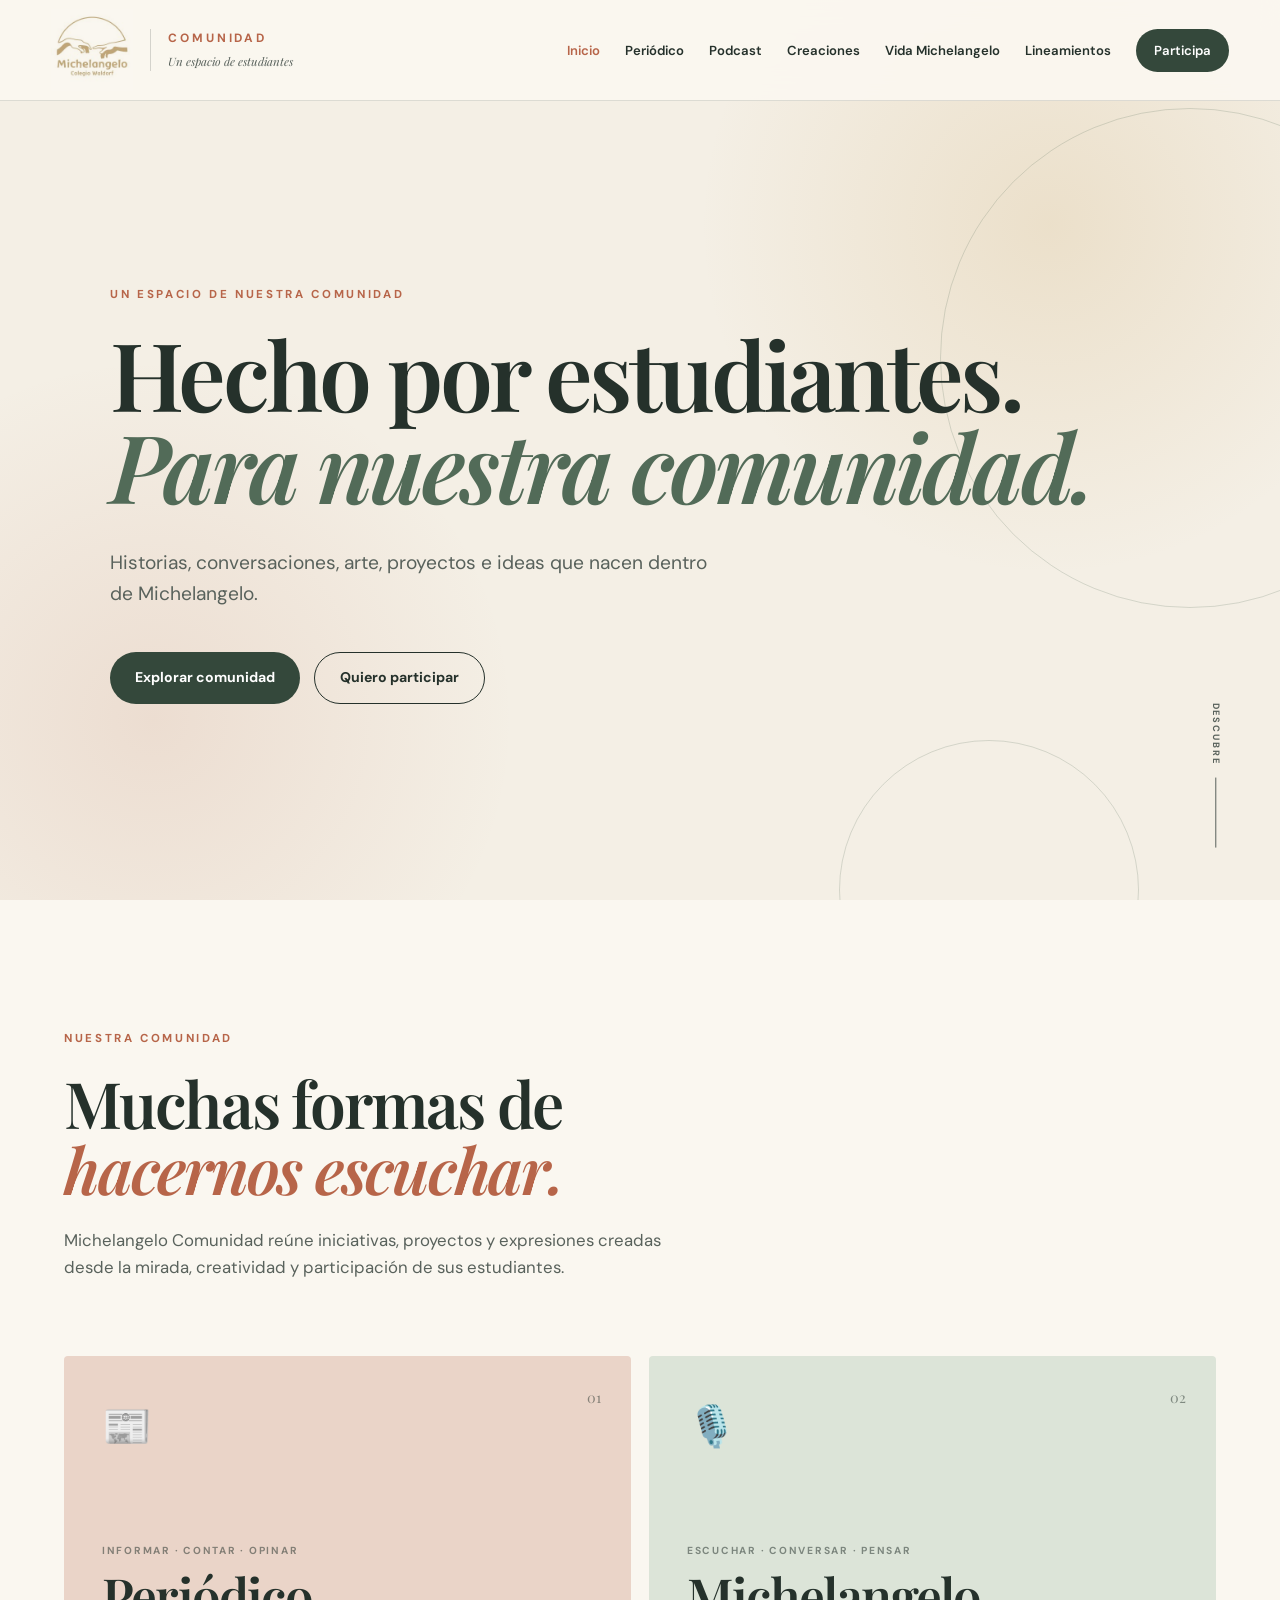
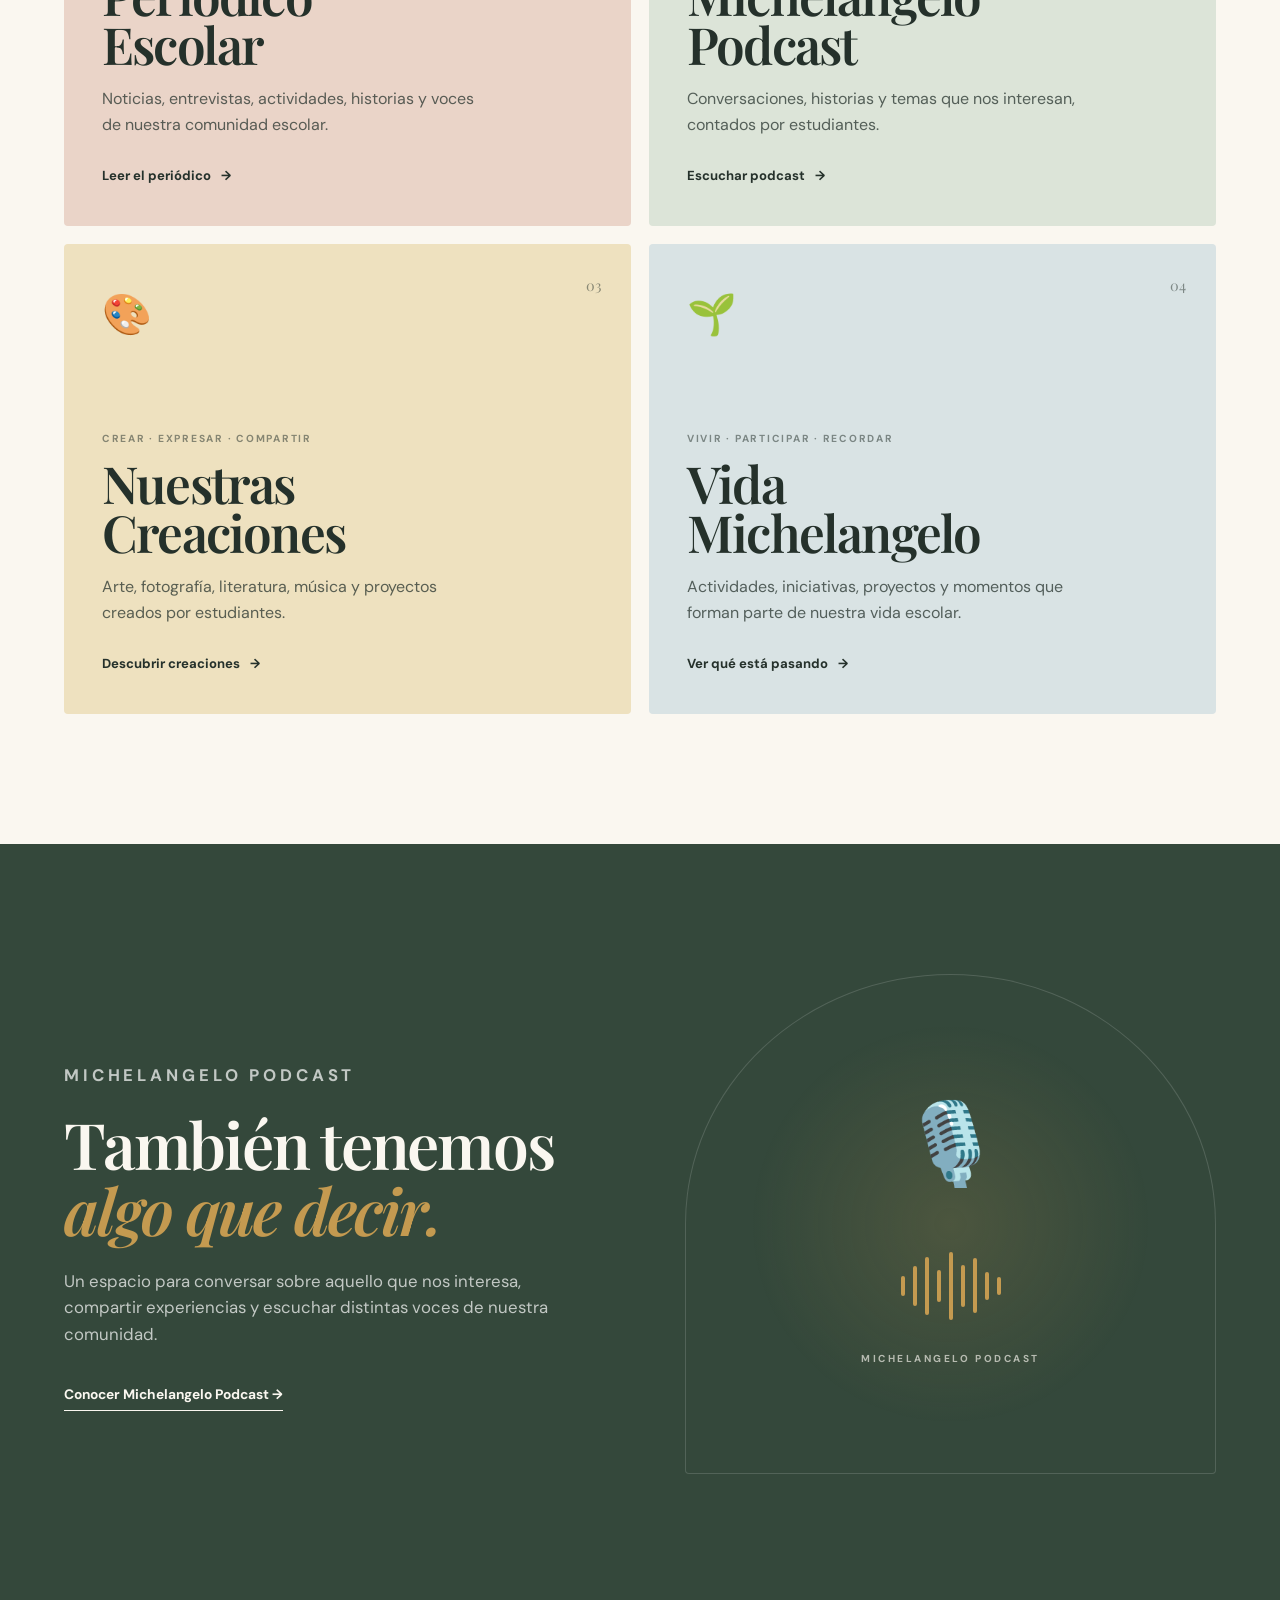
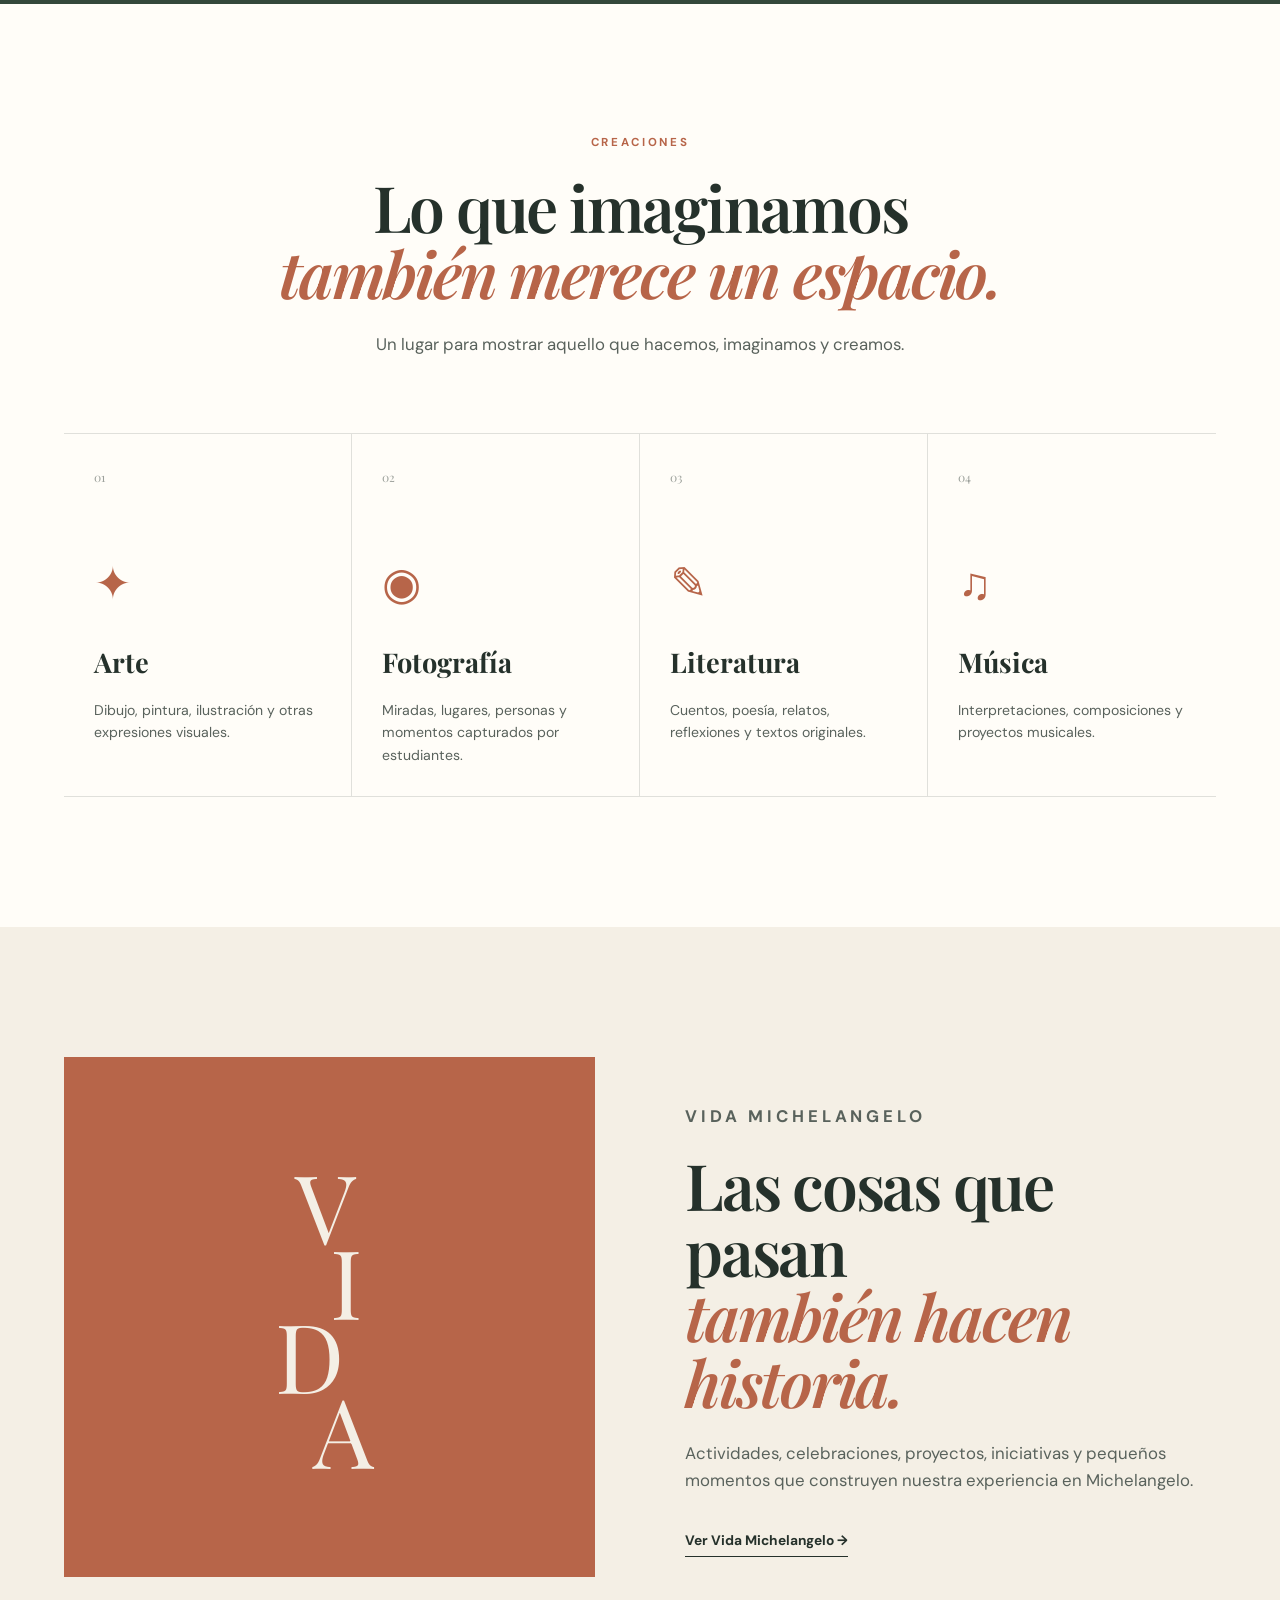
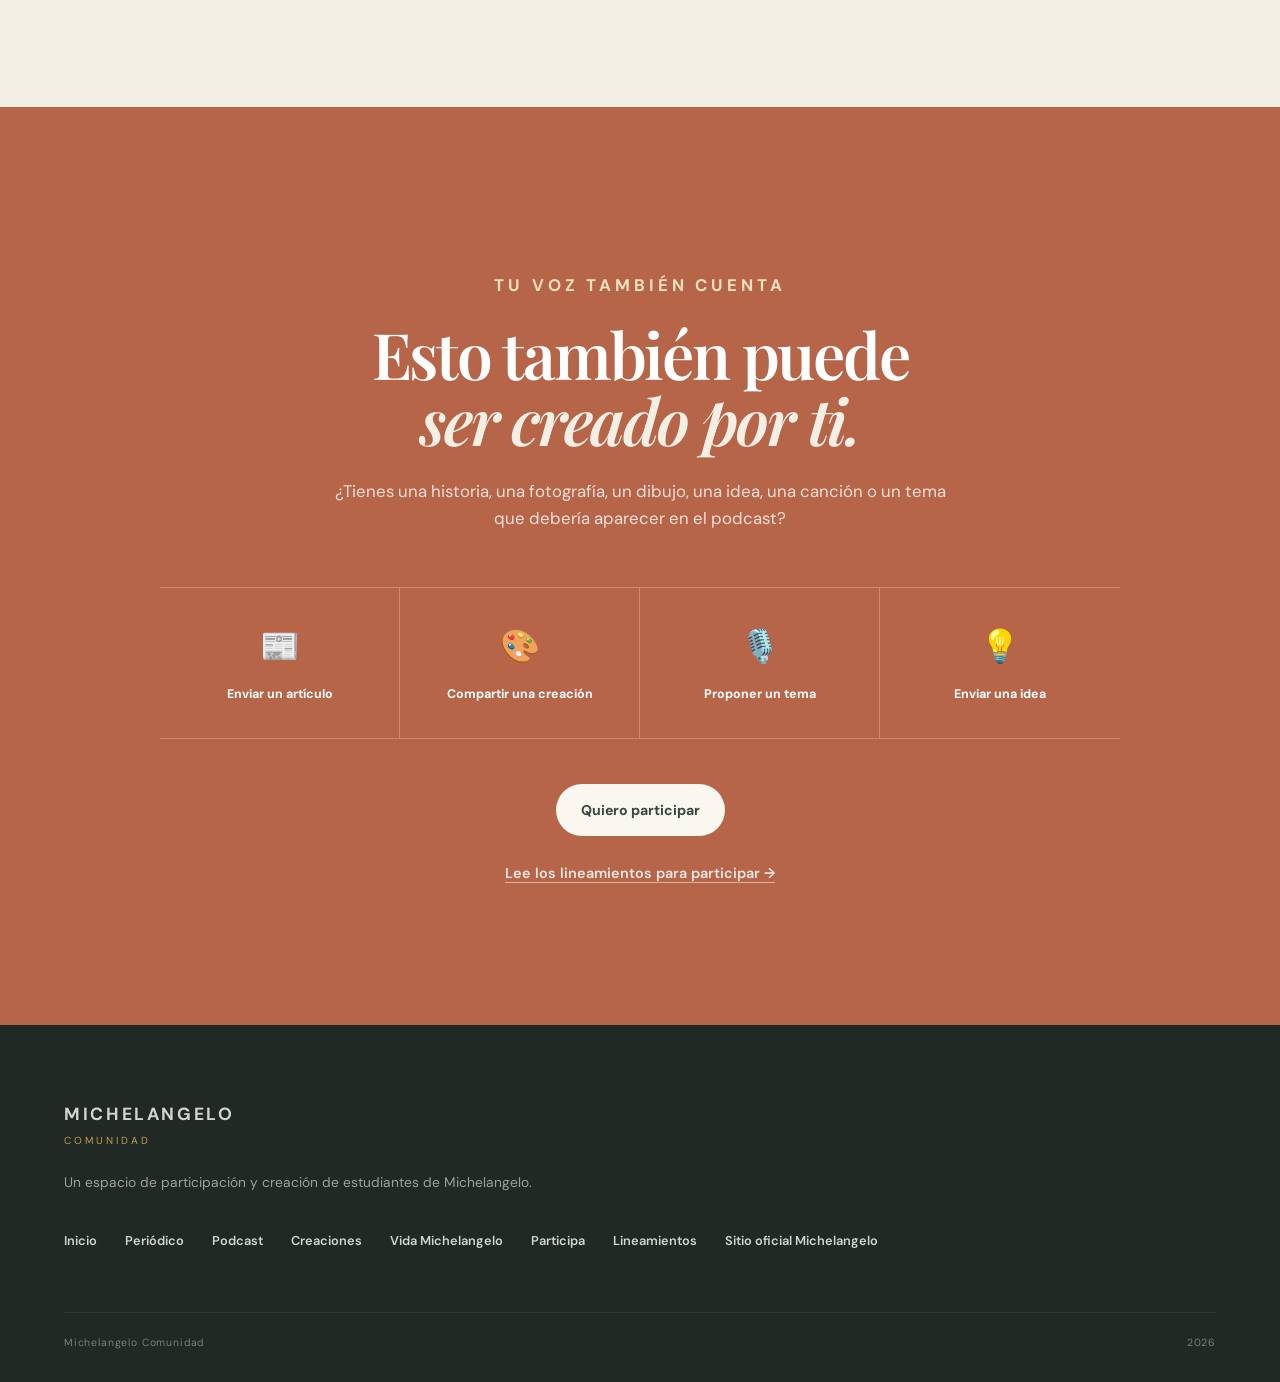
==== index.html @ c59e9ef4 "Mejora el sitio para celulares y agrega Lineamientos al menú - Menú móvil a pantalla completa con en" ====
<!DOCTYPE html>
<html lang="es">
<head>
  <meta charset="UTF-8">
  <meta name="viewport" content="width=device-width, initial-scale=1.0">

  <title>Michelangelo Comunidad | Voces, ideas y creaciones</title>

  <meta
    name="description"
    content="Un espacio creado por estudiantes de Michelangelo para compartir, crear y participar."
  >

  <!-- FAVICON -->
  <link
    rel="icon"
    type="image/jpeg"
    href="assets/logo-michelangelo.jpg"
  >

  <!-- ESTILOS -->
  <link rel="stylesheet" href="css/styles.css">
  <meta name="theme-color" content="#faf7f0">
  <meta property="og:type" content="website">
  <meta property="og:site_name" content="Michelangelo Comunidad">
  <meta property="og:locale" content="es_CL">
  <meta property="og:title" content="Michelangelo Comunidad | Voces, ideas y creaciones">
  <meta property="og:description" content="Un espacio creado por estudiantes de Michelangelo para compartir, crear y participar.">
  <meta property="og:url" content="https://comunidadmichelangelo.vercel.app/">
  <meta property="og:image" content="https://comunidadmichelangelo.vercel.app/assets/logo-michelangelo.jpg">
  <meta name="twitter:card" content="summary">
  <link rel="apple-touch-icon" href="assets/logo-michelangelo.jpg">
  <link rel="stylesheet" href="css/comun.css">
</head>

<body>

  <a class="skip-link" href="#contenido">Saltar al contenido principal</a>

  <!-- =====================================================
       HEADER
  ====================================================== -->
  <header class="header" id="inicio">
    <div class="header-container">

      <a
        href="#inicio"
        class="brand"
        aria-label="Michelangelo Comunidad"
      >
        <img
          src="assets/logo-michelangelo.jpg"
          alt="Michelangelo Colegio Waldorf"
          class="brand-logo"
        >

        <div class="brand-community">
          <span>COMUNIDAD</span>
          <small>Un espacio de estudiantes</small>
        </div>
      </a>

      <button
        class="menu-toggle"
        id="menuToggle"
        aria-label="Abrir menú de navegación"
        aria-controls="mainNav"
        aria-expanded="false"
      >
        <span></span>
        <span></span>
        <span></span>
      </button>

      <nav class="nav" id="mainNav" aria-label="Navegación principal">
        <a href="./" class="active" aria-current="page">Inicio</a>
        <a href="periodico/">Periódico</a>
        <a href="podcast/">Podcast</a>
        <a href="creaciones/">Creaciones</a>
        <a href="vida/">Vida Michelangelo</a>
        <a href="lineamientos/">Lineamientos</a>
        <a href="participa/" class="nav-highlight">Participa</a>
      </nav>

    </div>
  </header>


  <main id="contenido" tabindex="-1">

    <!-- =====================================================
         HERO
    ====================================================== -->
    <section class="hero">

      <div class="hero-decoration hero-decoration-one"></div>
      <div class="hero-decoration hero-decoration-two"></div>

      <div class="hero-content">

        <p class="eyebrow">
          UN ESPACIO DE NUESTRA COMUNIDAD
        </p>

        <h1>
          Hecho por estudiantes.<br>
          <span>Para nuestra comunidad.</span>
        </h1>

        <p class="hero-description">
          Historias, conversaciones, arte, proyectos e ideas
          que nacen dentro de Michelangelo.
        </p>

        <div class="hero-actions">

          <a
            href="#explora"
            class="button button-primary"
          >
            Explorar comunidad
          </a>

          <a
            href="#participa"
            class="button button-secondary"
          >
            Quiero participar
          </a>

        </div>

      </div>

      <div class="scroll-indicator">
        <span>DESCUBRE</span>
        <div class="scroll-line"></div>
      </div>

    </section>


    <!-- =====================================================
         EXPLORA
    ====================================================== -->
    <section class="intro" id="explora">

      <div class="section-container">

        <div class="section-heading">

          <p class="section-label">
            NUESTRA COMUNIDAD
          </p>

          <h2>
            Muchas formas de<br>
            <em>hacernos escuchar.</em>
          </h2>

          <p>
            Michelangelo Comunidad reúne iniciativas,
            proyectos y expresiones creadas desde la mirada,
            creatividad y participación de sus estudiantes.
          </p>

        </div>


        <div class="projects-grid">

          <!-- PERIÓDICO -->
          <a
            class="project-card newspaper-card"
            href="periodico/"
          >

            <div class="project-number">
              01
            </div>

            <div class="project-icon">
              📰
            </div>

            <div class="project-content">

              <p class="project-category">
                INFORMAR · CONTAR · OPINAR
              </p>

              <h3>
                Periódico<br>
                Escolar
              </h3>

              <p>
                Noticias, entrevistas, actividades,
                historias y voces de nuestra comunidad escolar.
              </p>

              <span class="project-link">
                Leer el periódico
                <span>→</span>
              </span>

            </div>

          </a>


          <!-- PODCAST -->
          <a
            class="project-card podcast-card"
            href="podcast/"
          >

            <div class="project-number">
              02
            </div>

            <div class="project-icon">
              🎙️
            </div>

            <div class="project-content">

              <p class="project-category">
                ESCUCHAR · CONVERSAR · PENSAR
              </p>

              <h3>
                Michelangelo<br>
                Podcast
              </h3>

              <p>
                Conversaciones, historias y temas que nos
                interesan, contados por estudiantes.
              </p>

              <span class="project-link">
                Escuchar podcast
                <span>→</span>
              </span>

            </div>

          </a>


          <!-- CREACIONES -->
          <a
            class="project-card creations-card"
            href="creaciones/"
          >

            <div class="project-number">
              03
            </div>

            <div class="project-icon">
              🎨
            </div>

            <div class="project-content">

              <p class="project-category">
                CREAR · EXPRESAR · COMPARTIR
              </p>

              <h3>
                Nuestras<br>
                Creaciones
              </h3>

              <p>
                Arte, fotografía, literatura, música
                y proyectos creados por estudiantes.
              </p>

              <span class="project-link">
                Descubrir creaciones
                <span>→</span>
              </span>

            </div>

          </a>


          <!-- VIDA MICHELANGELO -->
          <a
            class="project-card community-card"
            href="vida/"
          >

            <div class="project-number">
              04
            </div>

            <div class="project-icon">
              🌱
            </div>

            <div class="project-content">

              <p class="project-category">
                VIVIR · PARTICIPAR · RECORDAR
              </p>

              <h3>
                Vida<br>
                Michelangelo
              </h3>

              <p>
                Actividades, iniciativas, proyectos
                y momentos que forman parte de nuestra
                vida escolar.
              </p>

              <span class="project-link">
                Ver qué está pasando
                <span>→</span>
              </span>

            </div>

          </a>

        </div>

      </div>

    </section>


    <!-- =====================================================
         PODCAST
    ====================================================== -->
    <section
      class="feature-section podcast-section"
      id="podcast"
    >

      <div class="section-container feature-layout">

        <div class="feature-text">

          <p class="section-label">
            MICHELANGELO PODCAST
          </p>

          <h2>
            También tenemos<br>
            <em>algo que decir.</em>
          </h2>

          <p>
            Un espacio para conversar sobre aquello
            que nos interesa, compartir experiencias
            y escuchar distintas voces de nuestra comunidad.
          </p>

          <a
            href="podcast/"
            class="text-link"
          >
            Conocer Michelangelo Podcast →
          </a>

        </div>


        <div class="podcast-visual">

          <div class="microphone">
            🎙️
          </div>

          <div
            class="sound-wave"
            aria-hidden="true"
          >
            <span></span>
            <span></span>
            <span></span>
            <span></span>
            <span></span>
            <span></span>
            <span></span>
            <span></span>
            <span></span>
          </div>

          <p>
            MICHELANGELO PODCAST
          </p>

        </div>

      </div>

    </section>


    <!-- =====================================================
         CREACIONES
    ====================================================== -->
    <section
      class="feature-section creations-section"
      id="creaciones"
    >

      <div class="section-container">

        <div class="section-heading centered">

          <p class="section-label">
            CREACIONES
          </p>

          <h2>
            Lo que imaginamos<br>
            <em>también merece un espacio.</em>
          </h2>

          <p>
            Un lugar para mostrar aquello que hacemos,
            imaginamos y creamos.
          </p>

        </div>


        <div class="creation-categories">

          <article class="creation-category">

            <span>01</span>

            <div class="creation-symbol">
              ✦
            </div>

            <h3>
              Arte
            </h3>

            <p>
              Dibujo, pintura, ilustración
              y otras expresiones visuales.
            </p>

          </article>


          <article class="creation-category">

            <span>02</span>

            <div class="creation-symbol">
              ◉
            </div>

            <h3>
              Fotografía
            </h3>

            <p>
              Miradas, lugares, personas
              y momentos capturados por estudiantes.
            </p>

          </article>


          <article class="creation-category">

            <span>03</span>

            <div class="creation-symbol">
              ✎
            </div>

            <h3>
              Literatura
            </h3>

            <p>
              Cuentos, poesía, relatos,
              reflexiones y textos originales.
            </p>

          </article>


          <article class="creation-category">

            <span>04</span>

            <div class="creation-symbol">
              ♫
            </div>

            <h3>
              Música
            </h3>

            <p>
              Interpretaciones, composiciones
              y proyectos musicales.
            </p>

          </article>

        </div>

      </div>

    </section>


    <!-- =====================================================
         VIDA MICHELANGELO
    ====================================================== -->
    <section
      class="feature-section life-section"
      id="vida"
    >

      <div class="section-container feature-layout">

        <div class="life-visual">

          <div class="life-word">
            <span>V</span>
            <span>I</span>
            <span>D</span>
            <span>A</span>
          </div>

        </div>


        <div class="feature-text">

          <p class="section-label">
            VIDA MICHELANGELO
          </p>

          <h2>
            Las cosas que pasan<br>
            <em>también hacen historia.</em>
          </h2>

          <p>
            Actividades, celebraciones, proyectos,
            iniciativas y pequeños momentos que construyen
            nuestra experiencia en Michelangelo.
          </p>

          <a
            href="vida/"
            class="text-link"
          >
            Ver Vida Michelangelo →
          </a>

        </div>

      </div>

    </section>


    <!-- =====================================================
         PARTICIPA
    ====================================================== -->
    <section
      class="participate"
      id="participa"
    >

      <div class="participate-inner">

        <p class="section-label">
          TU VOZ TAMBIÉN CUENTA
        </p>

        <h2>
          Esto también puede<br>
          <em>ser creado por ti.</em>
        </h2>

        <p>
          ¿Tienes una historia, una fotografía,
          un dibujo, una idea, una canción o un tema
          que debería aparecer en el podcast?
        </p>


        <div class="participate-options">

          <a href="participa/">
            <span>📰</span>
            Enviar un artículo
          </a>

          <a href="participa/">
            <span>🎨</span>
            Compartir una creación
          </a>

          <a href="participa/">
            <span>🎙️</span>
            Proponer un tema
          </a>

          <a href="participa/">
            <span>💡</span>
            Enviar una idea
          </a>

        </div>


        <a
          href="participa/"
          class="button button-light"
        >
          Quiero participar
        </a>

        <a
          href="lineamientos/"
          class="participate-guidelines"
        >
          Lee los lineamientos para participar →
        </a>

      </div>

    </section>

  </main>


  <!-- =====================================================
       FOOTER
  ====================================================== -->
  <footer class="footer">

    <div class="footer-container">

      <div class="footer-brand">

        <strong>
          MICHELANGELO
        </strong>

        <span>
          COMUNIDAD
        </span>

      </div>


      <p>
        Un espacio de participación y creación
        de estudiantes de Michelangelo.
      </p>


      <div class="footer-links">
        <a href="./">Inicio</a>
        <a href="periodico/">Periódico</a>
        <a href="podcast/">Podcast</a>
        <a href="creaciones/">Creaciones</a>
        <a href="vida/">Vida Michelangelo</a>
        <a href="participa/">Participa</a>
        <a href="lineamientos/">Lineamientos</a>
        <a href="https://michelangelo.cl/" target="_blank" rel="noopener noreferrer">Sitio oficial Michelangelo</a>
      </div>


      <div class="footer-bottom">

        <span>
          Michelangelo Comunidad
        </span>

        <span id="currentYear"></span>

      </div>

    </div>

  </footer>


  <script src="js/app.js"></script>

</body>
</html>
---- css/styles.css ----
/* =========================================================
   MICHELANGELO COMUNIDAD
   styles.css
========================================================= */

@import url('https://fonts.googleapis.com/css2?family=DM+Sans:wght@400;500;600;700&family=Playfair+Display:ital,wght@0,600;1,600&display=swap');

:root {
  --cream: #f4efe5;
  --cream-light: #faf7f0;
  --paper: #fffdf8;

  --ink: #25312b;
  --ink-soft: #59625c;

  --green: #526b58;
  --green-dark: #34483b;
  --green-light: #dce4d8;

  --terracotta: #b76549;
  --terracotta-light: #ead4c8;

  --ochre: #c49a50;
  --ochre-light: #eee1bf;

  --blue-light: #d9e3e4;

  --border: rgba(37, 49, 43, 0.14);

  --serif: "Playfair Display", Georgia, serif;
  --sans: "DM Sans", Arial, sans-serif;

  --max-width: 1240px;
}


/* =========================================================
   RESET
========================================================= */

* {
  box-sizing: border-box;
  margin: 0;
  padding: 0;
}

html {
  scroll-behavior: smooth;
}

.skip-link {
  position: fixed;
  top: 12px;
  left: 12px;
  z-index: 2000;
  padding: 10px 14px;
  border-radius: 8px;
  background: var(--ink);
  color: #fff;
  font-weight: 700;
  transform: translateY(-160%);
}

.skip-link:focus {
  transform: translateY(0);
  outline: 3px solid var(--ochre);
  outline-offset: 3px;
}

:focus-visible {
  outline: 3px solid var(--terracotta);
  outline-offset: 4px;
}

body {
  font-family: var(--sans);
  background: var(--cream-light);
  color: var(--ink);
  line-height: 1.6;
  overflow-x: hidden;
}

a {
  color: inherit;
  text-decoration: none;
}

button {
  font: inherit;
}

img {
  display: block;
  max-width: 100%;
}


/* =========================================================
   HEADER
========================================================= */

.header {
  position: fixed;
  top: 0;
  left: 0;

  width: 100%;
  z-index: 1000;

  background: rgba(250, 247, 240, 0.95);

  backdrop-filter: blur(14px);
  -webkit-backdrop-filter: blur(14px);

  border-bottom: 1px solid var(--border);
}

.header-container {
  width: min(92%, var(--max-width));
  min-height: 100px;

  margin: auto;

  display: flex;
  align-items: center;
  justify-content: space-between;

  gap: 35px;
}


/* =========================================================
   LOGO / MARCA
========================================================= */

.brand {
  display: flex;
  flex-direction: row;
  align-items: center;

  gap: 17px;

  flex-shrink: 0;
}

.brand-logo {
  width: auto;
  height: 82px;

  object-fit: contain;

  mix-blend-mode: multiply;
}

.brand-community {
  padding-left: 17px;

  display: flex;
  flex-direction: column;

  border-left: 1px solid rgba(37, 49, 43, 0.18);
}

.brand-community span {
  font-size: 0.75rem;
  font-weight: 700;

  letter-spacing: 0.24em;

  color: var(--terracotta);
}

.brand-community small {
  margin-top: 5px;

  font-family: var(--serif);
  font-size: 0.72rem;
  font-style: italic;

  color: var(--ink-soft);
}


/* =========================================================
   NAVIGATION
========================================================= */

.nav {
  display: flex;
  align-items: center;

  gap: 25px;

  font-size: 0.82rem;
  font-weight: 600;
}

.nav a {
  position: relative;

  white-space: nowrap;

  transition: color 0.25s ease;
}

.nav a:not(.nav-highlight)::after {
  content: "";

  position: absolute;

  left: 0;
  bottom: -7px;

  width: 0;
  height: 1px;

  background: var(--terracotta);

  transition: width 0.25s ease;
}

.nav a:hover {
  color: var(--terracotta);
}

.nav a:hover::after {
  width: 100%;
}

.nav-highlight {
  padding: 11px 18px;

  color: white;

  background: var(--green-dark);

  border-radius: 100px;

  transition:
    background 0.25s ease,
    transform 0.25s ease;
}

.nav-highlight:hover {
  color: white !important;

  background: var(--terracotta);

  transform: translateY(-2px);
}


/* =========================================================
   MOBILE MENU
========================================================= */

.menu-toggle {
  display: none;

  width: 42px;
  height: 42px;

  border: 0;

  background: transparent;

  cursor: pointer;
}

.menu-toggle span {
  display: block;

  width: 24px;
  height: 2px;

  margin: 5px auto;

  background: var(--ink);

  transition: 0.3s;
}


/* =========================================================
   HERO
========================================================= */

.hero {
  position: relative;

  min-height: 100vh;

  padding: 190px 5% 100px;

  display: flex;
  align-items: center;

  background:
    radial-gradient(
      circle at 82% 25%,
      rgba(196, 154, 80, 0.18),
      transparent 28%
    ),
    radial-gradient(
      circle at 12% 80%,
      rgba(183, 101, 73, 0.13),
      transparent 27%
    ),
    var(--cream);

  overflow: hidden;
}

.hero-content {
  position: relative;
  z-index: 3;

  width: min(92%, var(--max-width));

  margin: auto;
}

.eyebrow,
.section-label {
  margin-bottom: 22px;

  font-size: 0.72rem;
  font-weight: 700;

  letter-spacing: 0.23em;

  color: var(--terracotta);
}

.hero h1 {
  max-width: 1050px;

  font-family: var(--serif);

  font-size: clamp(3.5rem, 7.4vw, 7.5rem);
  font-weight: 600;

  line-height: 0.98;

  letter-spacing: -0.04em;
}

.hero h1 span {
  color: var(--green);

  font-style: italic;
}

.hero-description {
  max-width: 610px;

  margin-top: 36px;

  font-size: clamp(1rem, 1.5vw, 1.2rem);

  color: var(--ink-soft);
}

.hero-actions {
  margin-top: 42px;

  display: flex;
  flex-wrap: wrap;

  gap: 14px;
}


/* =========================================================
   BUTTONS
========================================================= */

.button {
  min-height: 52px;

  padding: 0 25px;

  display: inline-flex;
  align-items: center;
  justify-content: center;

  border-radius: 100px;

  font-size: 0.88rem;
  font-weight: 700;

  transition:
    transform 0.25s ease,
    background 0.25s ease,
    color 0.25s ease;
}

.button:hover {
  transform: translateY(-3px);
}

.button-primary {
  color: white;

  background: var(--green-dark);
}

.button-primary:hover {
  background: var(--terracotta);
}

.button-secondary {
  border: 1px solid var(--ink);
}

.button-secondary:hover {
  color: white;

  background: var(--ink);
}

.button-light {
  color: var(--green-dark);

  background: var(--cream-light);
}

.button-light:hover {
  background: white;
}


/* =========================================================
   HERO DECORATIONS
========================================================= */

.hero-decoration {
  position: absolute;

  border: 1px solid rgba(82, 107, 88, 0.2);

  border-radius: 50%;
}

.hero-decoration-one {
  width: 500px;
  height: 500px;

  right: -160px;
  top: 12%;
}

.hero-decoration-two {
  width: 300px;
  height: 300px;

  right: 11%;
  bottom: -140px;
}

.scroll-indicator {
  position: absolute;

  right: 5%;
  bottom: 45px;

  display: flex;
  align-items: center;

  gap: 13px;

  transform: rotate(90deg);
  transform-origin: right center;

  font-size: 0.58rem;
  font-weight: 700;

  letter-spacing: 0.2em;

  color: var(--ink-soft);
}

.scroll-line {
  width: 70px;
  height: 1px;

  background: var(--ink-soft);
}


/* =========================================================
   GLOBAL SECTIONS
========================================================= */

.section-container {
  width: min(90%, var(--max-width));

  margin: auto;
}

.intro,
.feature-section {
  padding: 130px 0;
}

.section-heading {
  max-width: 760px;

  margin-bottom: 75px;
}

.section-heading h2,
.feature-text h2,
.participate h2 {
  font-family: var(--serif);

  font-size: clamp(2.7rem, 5vw, 5rem);
  font-weight: 600;

  line-height: 1.03;

  letter-spacing: -0.035em;
}

.section-heading h2 em,
.feature-text h2 em,
.participate h2 em {
  color: var(--terracotta);

  font-weight: inherit;
}

.section-heading > p:last-child,
.feature-text > p,
.participate-inner > p {
  max-width: 630px;

  margin-top: 25px;

  font-size: 1.05rem;

  color: var(--ink-soft);
}

.centered {
  margin-left: auto;
  margin-right: auto;

  text-align: center;
}

.centered > p:last-child {
  margin-left: auto;
  margin-right: auto;
}


/* =========================================================
   PROJECTS
========================================================= */

.projects-grid {
  display: grid;

  grid-template-columns: repeat(2, 1fr);

  gap: 18px;
}

.project-card {
  position: relative;

  min-height: 470px;

  padding: 38px;

  display: flex;
  flex-direction: column;
  justify-content: space-between;

  border-radius: 4px;

  overflow: hidden;

  transition:
    transform 0.35s ease,
    box-shadow 0.35s ease;
}

.project-card:hover {
  transform: translateY(-7px);

  box-shadow:
    0 24px 50px rgba(37, 49, 43, 0.12);
}

.newspaper-card {
  background: var(--terracotta-light);
}

.podcast-card {
  background: var(--green-light);
}

.creations-card {
  background: var(--ochre-light);
}

.community-card {
  background: var(--blue-light);
}

.project-number {
  position: absolute;

  top: 30px;
  right: 30px;

  font-family: var(--serif);

  font-size: 0.9rem;

  opacity: 0.5;
}

.project-icon {
  font-size: 2.5rem;
}

.project-content {
  max-width: 430px;
}

.project-category {
  margin-bottom: 12px;

  font-size: 0.64rem;
  font-weight: 700;

  letter-spacing: 0.17em;

  opacity: 0.7;
}

.project-content h3 {
  margin-bottom: 18px;

  font-family: var(--serif);

  font-size: clamp(2.5rem, 4vw, 4rem);
  font-weight: 600;

  line-height: 0.95;

  letter-spacing: -0.035em;
}

.project-content > p {
  max-width: 390px;

  color: rgba(37, 49, 43, 0.74);
}

.project-link {
  display: inline-block;

  margin-top: 28px;

  font-size: 0.82rem;
  font-weight: 700;
}

.project-link span {
  display: inline-block;

  margin-left: 7px;

  transition: transform 0.25s ease;
}

.project-card:hover .project-link span {
  transform: translateX(6px);
}


/* =========================================================
   FEATURE SECTIONS
========================================================= */

.feature-layout {
  display: grid;

  grid-template-columns: 1fr 1fr;

  align-items: center;

  gap: 90px;
}

.feature-text {
  max-width: 580px;
}

.text-link {
  display: inline-block;

  margin-top: 35px;
  padding-bottom: 5px;

  border-bottom: 1px solid currentColor;

  font-size: 0.86rem;
  font-weight: 700;

  transition:
    color 0.25s ease,
    transform 0.25s ease;
}

.text-link:hover {
  color: var(--terracotta);

  transform: translateX(4px);
}


/* =========================================================
   PODCAST
========================================================= */

.podcast-section {
  color: var(--cream-light);

  background: var(--green-dark);
}

.podcast-section .section-label {
  color: var(--ochre);
}

.podcast-section .feature-text > p {
  color: rgba(255, 255, 255, 0.7);
}

.podcast-section .feature-text h2 em {
  color: var(--ochre);
}

.podcast-visual {
  min-height: 500px;

  display: flex;
  flex-direction: column;
  align-items: center;
  justify-content: center;

  border: 1px solid rgba(255, 255, 255, 0.15);

  border-radius: 50% 50% 4px 4px;

  background:
    radial-gradient(
      circle,
      rgba(196, 154, 80, 0.17),
      transparent 55%
    );
}

.microphone {
  margin-bottom: 40px;

  font-size: 5rem;
}

.sound-wave {
  height: 75px;

  display: flex;
  align-items: center;

  gap: 8px;
}

.sound-wave span {
  width: 4px;

  border-radius: 10px;

  background: var(--ochre);

  animation: wave 1.3s ease-in-out infinite;
}

.sound-wave span:nth-child(1) {
  height: 20px;
}

.sound-wave span:nth-child(2) {
  height: 40px;
}

.sound-wave span:nth-child(3) {
  height: 58px;
}

.sound-wave span:nth-child(4) {
  height: 32px;
}

.sound-wave span:nth-child(5) {
  height: 68px;
}

.sound-wave span:nth-child(6) {
  height: 42px;
}

.sound-wave span:nth-child(7) {
  height: 55px;
}

.sound-wave span:nth-child(8) {
  height: 28px;
}

.sound-wave span:nth-child(9) {
  height: 18px;
}

.sound-wave span:nth-child(2n) {
  animation-delay: 0.2s;
}

.sound-wave span:nth-child(3n) {
  animation-delay: 0.4s;
}

@keyframes wave {

  0%,
  100% {
    transform: scaleY(0.55);
  }

  50% {
    transform: scaleY(1);
  }

}

.podcast-visual p {
  margin-top: 28px;

  font-size: 0.63rem;
  font-weight: 700;

  letter-spacing: 0.25em;

  opacity: 0.65;
}


/* =========================================================
   CREATIONS
========================================================= */

.creations-section {
  background: var(--paper);
}

.creation-categories {
  display: grid;

  grid-template-columns: repeat(4, 1fr);

  border-top: 1px solid var(--border);
  border-bottom: 1px solid var(--border);
}

.creation-category {
  min-height: 330px;

  padding: 30px;

  border-right: 1px solid var(--border);

  transition:
    background 0.3s ease,
    transform 0.3s ease;
}

.creation-category:last-child {
  border-right: 0;
}

.creation-category:hover {
  background: var(--cream);

  transform: translateY(-5px);
}

.creation-category > span {
  font-family: var(--serif);

  font-size: 0.75rem;

  opacity: 0.45;
}

.creation-symbol {
  margin: 55px 0 25px;

  font-family: var(--serif);

  font-size: 2.8rem;

  color: var(--terracotta);
}

.creation-category h3 {
  margin-bottom: 14px;

  font-family: var(--serif);

  font-size: 1.7rem;
}

.creation-category p {
  font-size: 0.88rem;

  color: var(--ink-soft);
}


/* =========================================================
   LIFE
========================================================= */

.life-section {
  background: var(--cream);
}

.life-visual {
  min-height: 520px;

  display: flex;
  align-items: center;
  justify-content: center;

  background: var(--terracotta);
}

.life-word {
  display: flex;
  flex-direction: column;

  font-family: var(--serif);

  font-size: 6rem;

  line-height: 0.78;

  color: var(--cream);
}

.life-word span:nth-child(2) {
  transform: translateX(35px);
}

.life-word span:nth-child(3) {
  transform: translateX(-20px);
}

.life-word span:nth-child(4) {
  transform: translateX(18px);
}


/* =========================================================
   PARTICIPATE
========================================================= */

.participate {
  padding: 140px 5%;

  color: white;

  background: var(--terracotta);
}

.participate-inner {
  width: min(100%, 960px);

  margin: auto;

  text-align: center;
}

.participate .section-label {
  color: var(--ochre-light);
}

.participate h2 em {
  color: var(--cream);
}

.participate-inner > p {
  margin-left: auto;
  margin-right: auto;

  color: rgba(255, 255, 255, 0.8);
}

.participate-options {
  margin: 55px 0 45px;

  display: grid;

  grid-template-columns: repeat(4, 1fr);

  border-top:
    1px solid rgba(255, 255, 255, 0.25);

  border-bottom:
    1px solid rgba(255, 255, 255, 0.25);
}

.participate-options a {
  min-height: 150px;

  padding: 25px 15px;

  display: flex;
  flex-direction: column;
  align-items: center;
  justify-content: center;

  border-right:
    1px solid rgba(255, 255, 255, 0.25);

  font-size: 0.78rem;
  font-weight: 700;

  transition: background 0.25s ease;
}

.participate-options a:last-child {
  border-right: 0;
}

.participate-options a:hover {
  background: rgba(255, 255, 255, 0.1);
}

.participate-options span {
  margin-bottom: 13px;

  font-size: 2rem;
}


/* =========================================================
   FOOTER
========================================================= */

.footer {
  padding: 75px 5% 30px;

  color: rgba(255, 255, 255, 0.8);

  background: #202923;
}

.footer-container {
  width: min(100%, var(--max-width));

  margin: auto;
}

.footer-brand {
  margin-bottom: 22px;

  display: flex;
  flex-direction: column;
}

.footer-brand strong {
  font-size: 1.1rem;

  letter-spacing: 0.15em;
}

.footer-brand span {
  margin-top: 5px;

  font-size: 0.64rem;

  letter-spacing: 0.3em;

  color: var(--ochre);
}

.footer-container > p {
  max-width: 480px;

  font-size: 0.86rem;

  opacity: 0.7;
}

.footer-links {
  margin-top: 38px;

  display: flex;
  flex-wrap: wrap;

  gap: 28px;

  font-size: 0.8rem;
  font-weight: 600;
}

.footer-links a:hover {
  color: var(--ochre);
}

.footer-bottom {
  margin-top: 60px;

  padding-top: 22px;

  display: flex;
  justify-content: space-between;

  border-top:
    1px solid rgba(255, 255, 255, 0.12);

  font-size: 0.65rem;

  letter-spacing: 0.08em;

  opacity: 0.5;
}


/* =========================================================
   REVEAL ANIMATION
========================================================= */

.reveal {
  opacity: 0;

  transform: translateY(30px);

  transition:
    opacity 0.75s ease,
    transform 0.75s ease;
}

.reveal.visible {
  opacity: 1;

  transform: translateY(0);
}


/* =========================================================
   TABLET
========================================================= */

@media (max-width: 1100px) {

  .header-container {
    min-height: 90px;
  }

  .brand-logo {
    height: 70px;
  }

  .brand-community small {
    display: none;
  }

  .nav {
    gap: 17px;

    font-size: 0.76rem;
  }

}


@media (max-width: 950px) {

  .header-container {
    min-height: 86px;
  }

  .menu-toggle {
    display: block;
  }

  .nav {
    position: absolute;

    top: 86px;
    left: 0;

    width: 100%;

    padding: 30px 5% 35px;

    display: none;
    flex-direction: column;
    align-items: flex-start;

    gap: 22px;

    background: var(--cream-light);

    border-bottom: 1px solid var(--border);
  }

  .nav.active {
    display: flex;
  }

  .projects-grid,
  .feature-layout {
    grid-template-columns: 1fr;
  }

  .feature-layout {
    gap: 60px;
  }

  .creation-categories {
    grid-template-columns: repeat(2, 1fr);
  }

  .creation-category:nth-child(2) {
    border-right: 0;
  }

  .creation-category:nth-child(1),
  .creation-category:nth-child(2) {
    border-bottom: 1px solid var(--border);
  }

  .participate-options {
    grid-template-columns: repeat(2, 1fr);
  }

  .participate-options a:nth-child(2) {
    border-right: 0;
  }

  .participate-options a:nth-child(1),
  .participate-options a:nth-child(2) {
    border-bottom:
      1px solid rgba(255, 255, 255, 0.25);
  }

}


/* =========================================================
   MOBILE
========================================================= */

@media (max-width: 600px) {

  .header-container {
    min-height: 76px;

    width: 92%;
  }

  .brand {
    gap: 9px;
  }

  .brand-logo {
    height: 60px;
  }

  .brand-community {
    padding-left: 10px;
  }

  .brand-community span {
    font-size: 0.58rem;

    letter-spacing: 0.15em;
  }

  .brand-community small {
    display: none;
  }

  .nav {
    top: 76px;
  }

  .hero {
    min-height: 94vh;

    padding-top: 145px;
  }

  .hero h1 {
    font-size:
      clamp(3.1rem, 14vw, 5rem);
  }

  .hero-description {
    margin-top: 28px;
  }

  .hero-actions {
    flex-direction: column;

    align-items: stretch;
  }

  .button {
    width: 100%;
  }

  .scroll-indicator {
    display: none;
  }

  .intro,
  .feature-section {
    padding: 90px 0;
  }

  .section-heading {
    margin-bottom: 50px;
  }

  .projects-grid {
    gap: 12px;
  }

  .project-card {
    min-height: 420px;

    padding: 28px;
  }

  .creation-categories {
    grid-template-columns: 1fr;
  }

  .creation-category {
    min-height: 260px;

    border-right: 0;

    border-bottom:
      1px solid var(--border);
  }

  .creation-category:last-child {
    border-bottom: 0;
  }

  .creation-symbol {
    margin: 35px 0 20px;
  }

  .podcast-visual,
  .life-visual {
    min-height: 390px;
  }

  .participate {
    padding: 95px 5%;
  }

  .participate-options {
    grid-template-columns: 1fr;
  }

  .participate-options a {
    min-height: 115px;

    border-right: 0;

    border-bottom:
      1px solid rgba(255, 255, 255, 0.25);
  }

  .participate-options a:last-child {
    border-bottom: 0;
  }

  .footer-bottom {
    flex-direction: column;

    gap: 8px;
  }

}


/* =========================================================
   ACCESSIBILITY
========================================================= */

@media (prefers-reduced-motion: reduce) {

  html {
    scroll-behavior: auto;
  }

  .reveal {
    opacity: 1;

    transform: none;

    transition: none;
  }

  .sound-wave span {
    animation: none;
  }

}


/* =========================================================
   ENLACE A LINEAMIENTOS
========================================================= */

.participate-guidelines {
  display: block;

  margin-top: 26px;

  font-size: 0.9rem;
  font-weight: 600;

  color: rgba(255, 255, 255, 0.85);

  text-decoration: underline;
  text-decoration-color: rgba(255, 255, 255, 0.5);
  text-underline-offset: 4px;
}

.participate-guidelines:hover {
  color: #fff;
}


/* =========================================================
   CELULARES — PORTADA MÁS COMPACTA
========================================================= */

@media (max-width: 600px) {
  .hero {
    min-height: 88svh;
    padding-bottom: 70px;
  }

  .hero h1 {
    font-size: clamp(2.7rem, 12.5vw, 4.4rem);
  }

  .intro,
  .feature-section {
    padding: 72px 0;
  }

  .section-heading {
    margin-bottom: 36px;
  }

  .project-card {
    min-height: 0;
    padding: 24px 22px 26px;

    gap: 18px;
  }

  .project-number {
    top: 24px;
    right: 24px;
  }

  .project-icon {
    font-size: 2rem;
  }

  .project-content h3 {
    margin-bottom: 12px;

    font-size: 2rem;
  }

  .project-content h3 br {
    display: none;
  }

  .project-content > p {
    margin-bottom: 18px;
  }

  .creation-categories {
    grid-template-columns: 1fr 1fr;
  }

  .creation-category {
    min-height: 0;
    padding: 22px 18px 24px;

    border-right: 0;
    border-bottom: 1px solid var(--border);
  }

  .creation-category:nth-child(odd) {
    border-right: 1px solid var(--border);
  }

  .creation-category:nth-last-child(-n + 2) {
    border-bottom: 0;
  }

  .creation-symbol {
    margin: 18px 0 10px;

    font-size: 2rem;
  }

  .creation-category h3 {
    margin-bottom: 8px;

    font-size: 1.35rem;
  }

  .creation-category p {
    font-size: 0.85rem;
    line-height: 1.5;
  }

  .podcast-visual,
  .life-visual {
    min-height: 280px;
  }

  .microphone {
    margin-bottom: 24px;

    font-size: 3.6rem;
  }

  .podcast-visual p {
    font-size: 0.72rem;
  }

  .life-word {
    font-size: 4.4rem;
  }

  .participate {
    padding: 80px 6%;
  }

  .participate-options {
    grid-template-columns: 1fr 1fr;
  }

  .participate-options a {
    min-height: 112px;
    padding: 18px 10px;

    border-right: 0;
    border-bottom: 1px solid rgba(255, 255, 255, 0.25);

    font-size: 0.82rem;
    text-align: center;
  }

  .participate-options a:nth-child(odd) {
    border-right: 1px solid rgba(255, 255, 255, 0.25);
  }

  .participate-options a:nth-last-child(-n + 2) {
    border-bottom: 0;
  }
}
---- css/comun.css ----
/* =========================================================
   MICHELANGELO COMUNIDAD
   comun.css — Capa compartida por todas las páginas públicas.
   Se carga al final para unificar encabezado, menú móvil,
   pie de página y ajustes de lectura en celulares.
========================================================= */

html {
  -webkit-text-size-adjust: 100%;
  text-size-adjust: 100%;
}

body {
  -webkit-tap-highlight-color: rgba(82, 107, 88, 0.18);
}

img,
video {
  max-width: 100%;
}


/* =========================================================
   NAVEGACIÓN
========================================================= */

.nav a.active:not(.nav-highlight) {
  color: var(--terracotta);
}

@media (max-width: 1240px) and (min-width: 951px) {
  .nav {
    gap: 16px;

    font-size: 0.76rem;
  }

  .brand-community small {
    display: none;
  }
}


/* =========================================================
   MENÚ MÓVIL
========================================================= */

@media (max-width: 950px) {
  .header {
    --header-height: 86px;
  }

  .menu-toggle {
    position: relative;

    width: 48px;
    height: 48px;

    margin-right: -6px;

    border-radius: 50%;
  }

  .menu-toggle span {
    transition: transform 0.3s ease, opacity 0.2s ease;
  }

  .menu-toggle[aria-expanded="true"] span:nth-child(1) {
    transform: translateY(7px) rotate(45deg);
  }

  .menu-toggle[aria-expanded="true"] span:nth-child(2) {
    opacity: 0;
  }

  .menu-toggle[aria-expanded="true"] span:nth-child(3) {
    transform: translateY(-7px) rotate(-45deg);
  }

  /* El desenfoque del encabezado lo vuelve el bloque contenedor del menú,
     así que el alto se calcula con la pantalla y no con bottom: 0. */
  .nav {
    position: absolute;
    top: 100%;
    right: 0;
    left: 0;

    width: auto;
    height: calc(100vh - var(--header-height));
    height: calc(100dvh - var(--header-height));

    padding: 12px 6% calc(32px + env(safe-area-inset-bottom));

    align-items: stretch;

    gap: 0;

    overflow-y: auto;
    overscroll-behavior: contain;

    font-size: 1rem;

    background: var(--cream-light);

    border-bottom: 0;
  }

  .nav.active {
    display: flex;

    animation: menu-in 0.25s ease;
  }

  .nav a {
    min-height: 58px;

    display: flex;
    align-items: center;
    justify-content: space-between;

    border-bottom: 1px solid var(--border);

    font-family: var(--serif);
    font-size: 1.55rem;
    font-weight: 600;
    letter-spacing: -0.02em;

    color: var(--ink);
  }

  .nav a:not(.nav-highlight)::after {
    content: "→";

    position: static;

    width: auto;
    height: auto;

    font-family: var(--sans);
    font-size: 1rem;

    color: var(--ochre);

    background: none;

    transform: none;
  }

  .nav a.active:not(.nav-highlight)::after {
    content: "●";

    font-size: 0.6rem;

    color: var(--terracotta);
  }

  .nav .nav-highlight {
    min-height: 56px;

    margin-top: 26px;

    justify-content: center;

    border-bottom: 0;

    font-family: var(--sans);
    font-size: 1rem;
    font-weight: 700;
    letter-spacing: 0;

    color: #fff;
  }

  /* Evita que la página se desplace detrás del menú abierto. */
  body:has(.nav.active) {
    overflow: hidden;
  }
}

@media (max-width: 650px) {
  .header {
    --header-height: 76px;
  }
}

@keyframes menu-in {
  from {
    opacity: 0;
    transform: translateY(-8px);
  }

  to {
    opacity: 1;
    transform: none;
  }
}


/* =========================================================
   CELULARES
========================================================= */

@media (max-width: 650px) {

  /* Textos pequeños legibles */
  .eyebrow,
  .section-label {
    font-size: 0.75rem;
    letter-spacing: 0.18em;
  }

  .brand-community span {
    font-size: 0.66rem;
  }

  /* Pie de página con áreas táctiles cómodas */
  .footer {
    padding-bottom: calc(30px + env(safe-area-inset-bottom));
  }

  .footer-links {
    display: grid;
    grid-template-columns: 1fr 1fr;

    gap: 0 18px;
  }

  .footer-links a {
    min-height: 46px;

    display: flex;
    align-items: center;

    border-bottom: 1px solid rgba(255, 255, 255, 0.1);

    font-size: 0.9rem;
  }

  .footer-bottom {
    font-size: 0.75rem;
  }

  /* Botones cómodos para el pulgar */
  .button,
  .hero-button,
  .text-link {
    min-height: 48px;
  }

  .text-link {
    display: inline-flex;
    align-items: center;
  }
}


/* =========================================================
   MOVIMIENTO REDUCIDO
========================================================= */

@media (prefers-reduced-motion: reduce) {
  html {
    scroll-behavior: auto;
  }

  .reveal {
    opacity: 1 !important;
    transform: none !important;
  }

  *,
  *::before,
  *::after {
    animation-duration: 0.01ms !important;
    transition-duration: 0.01ms !important;
  }
}
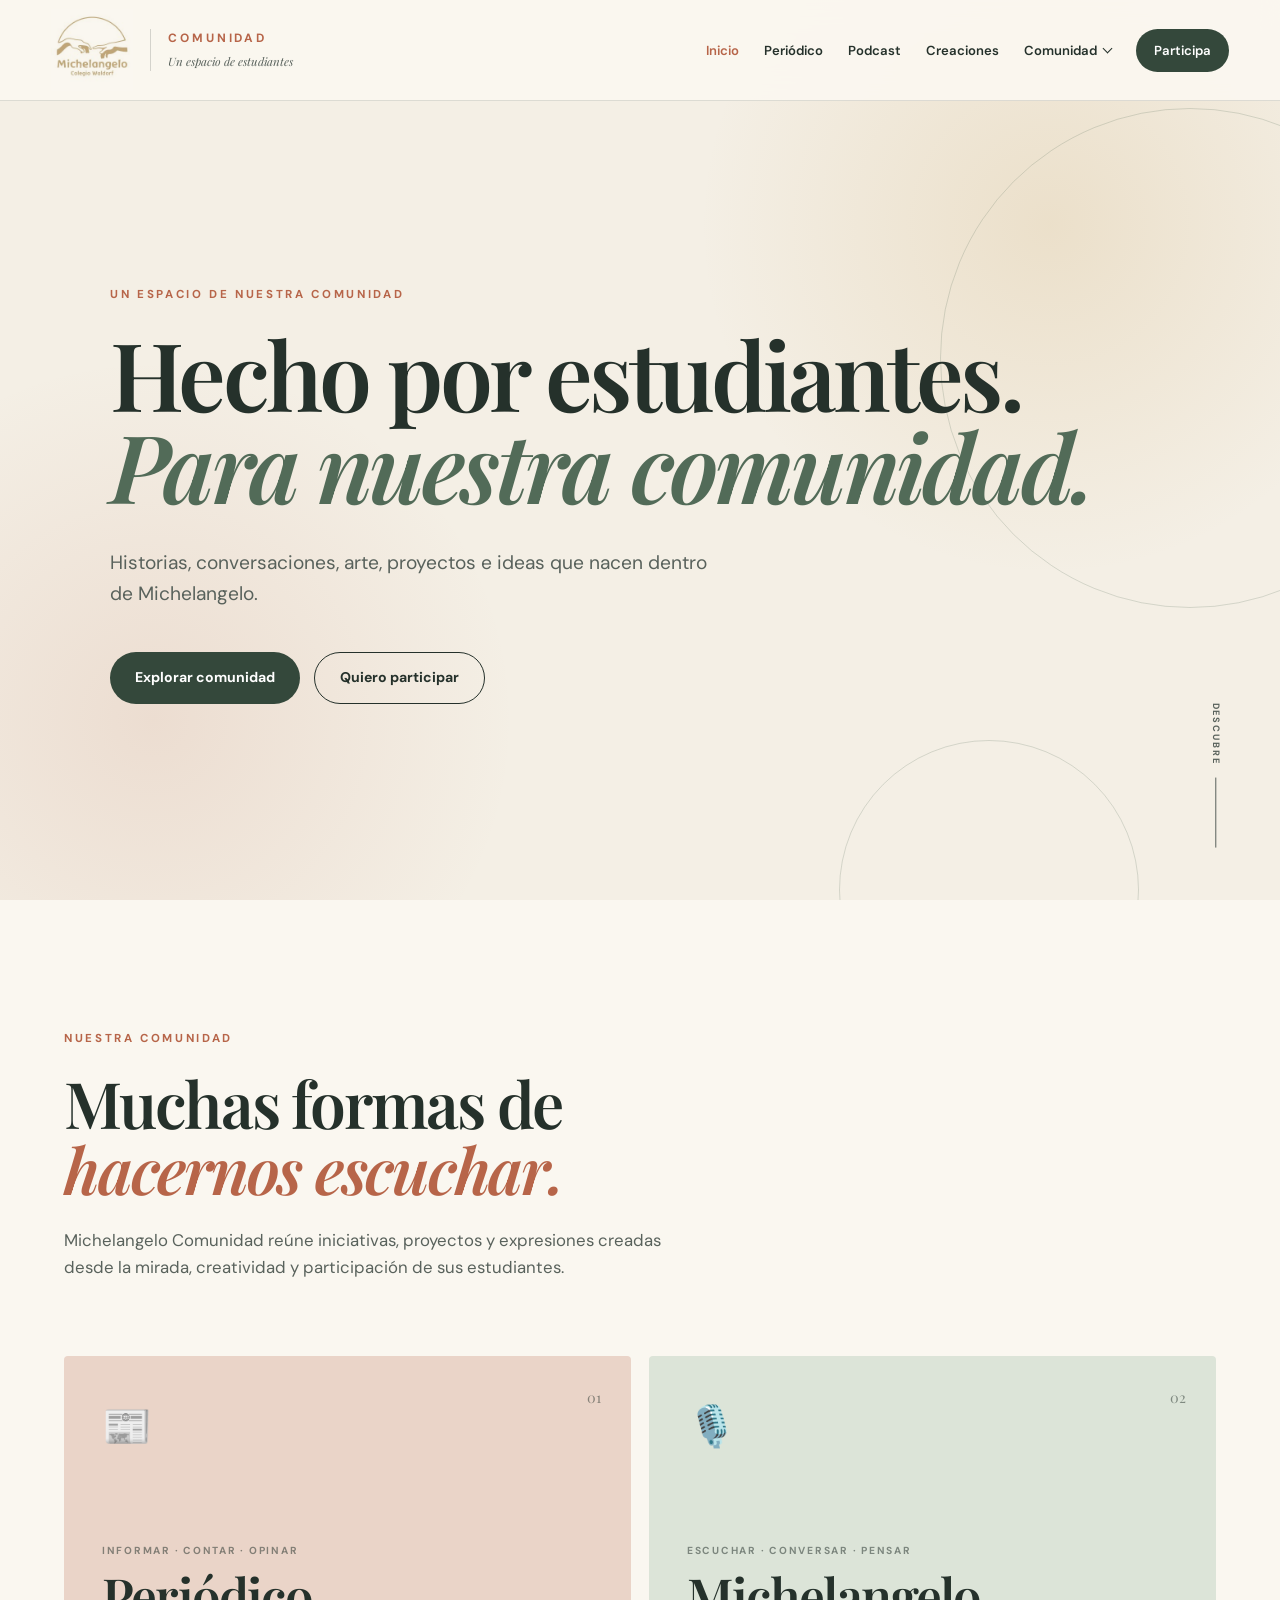
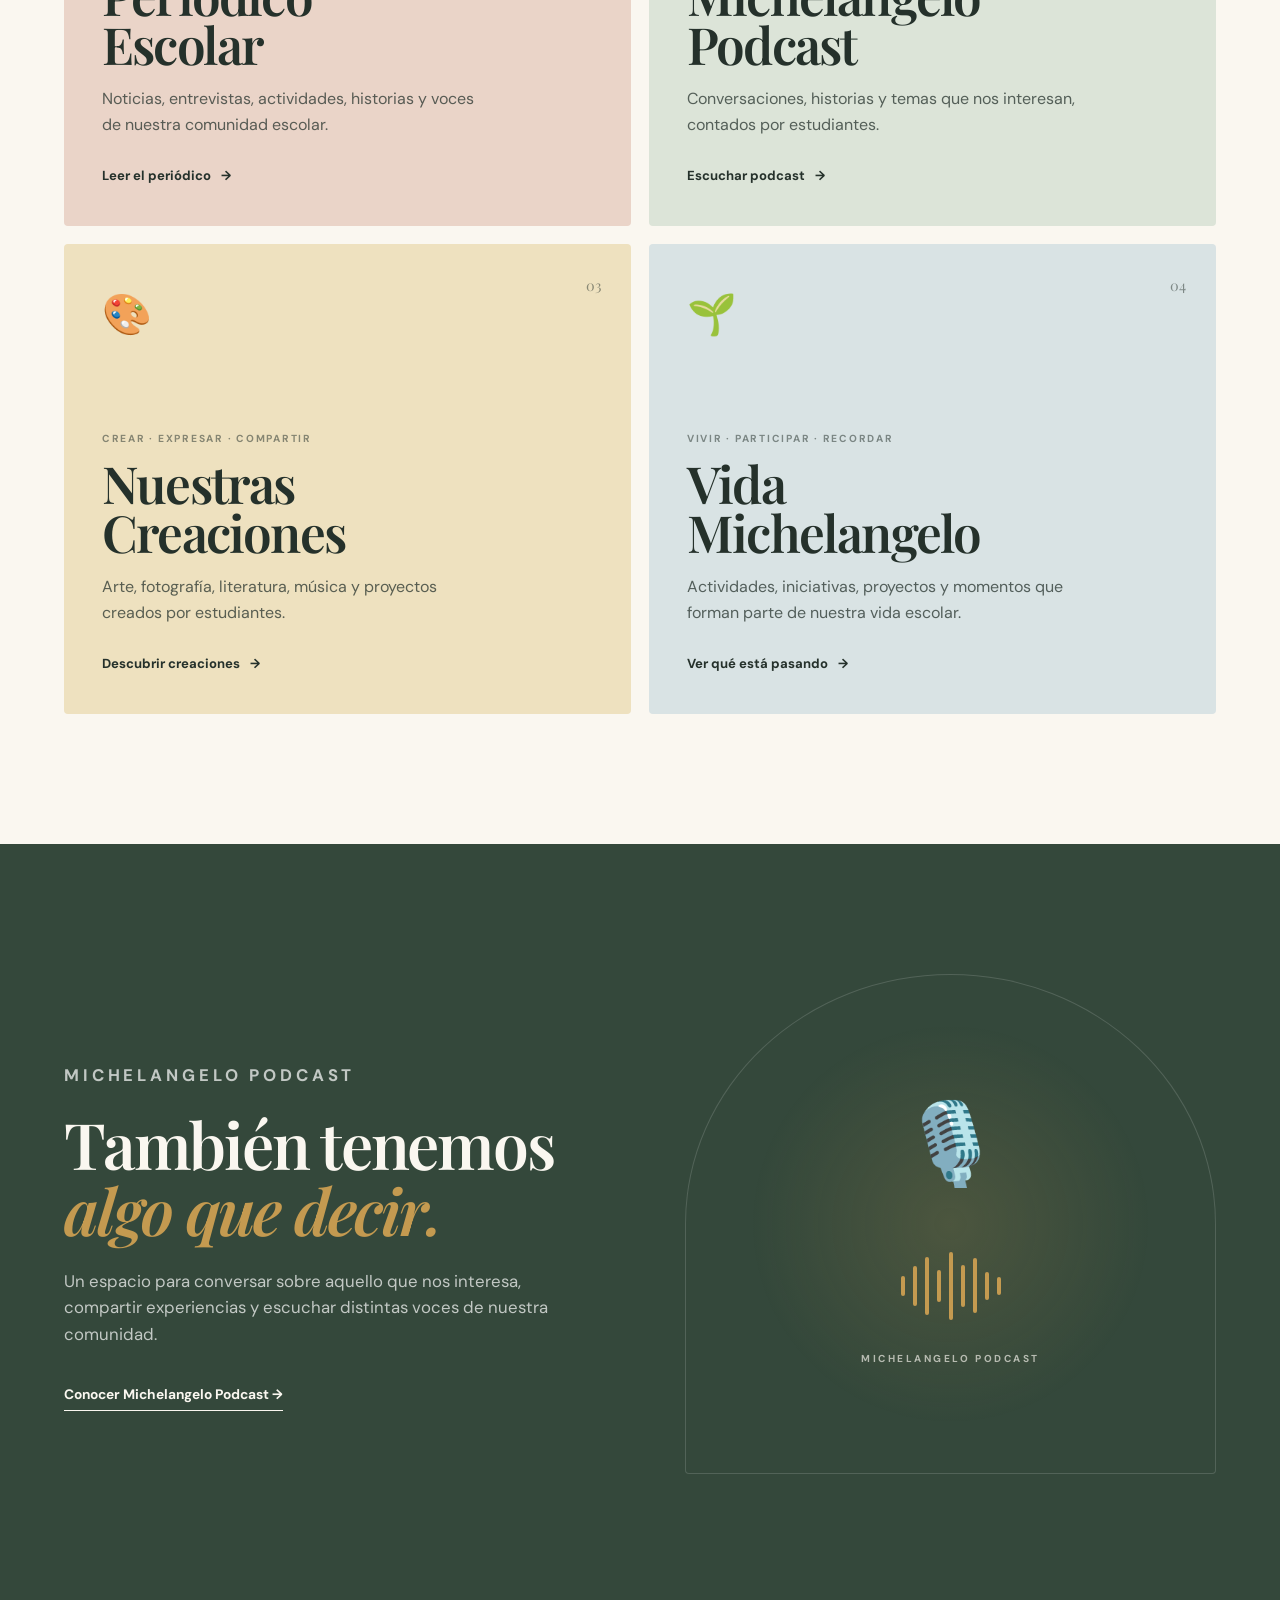
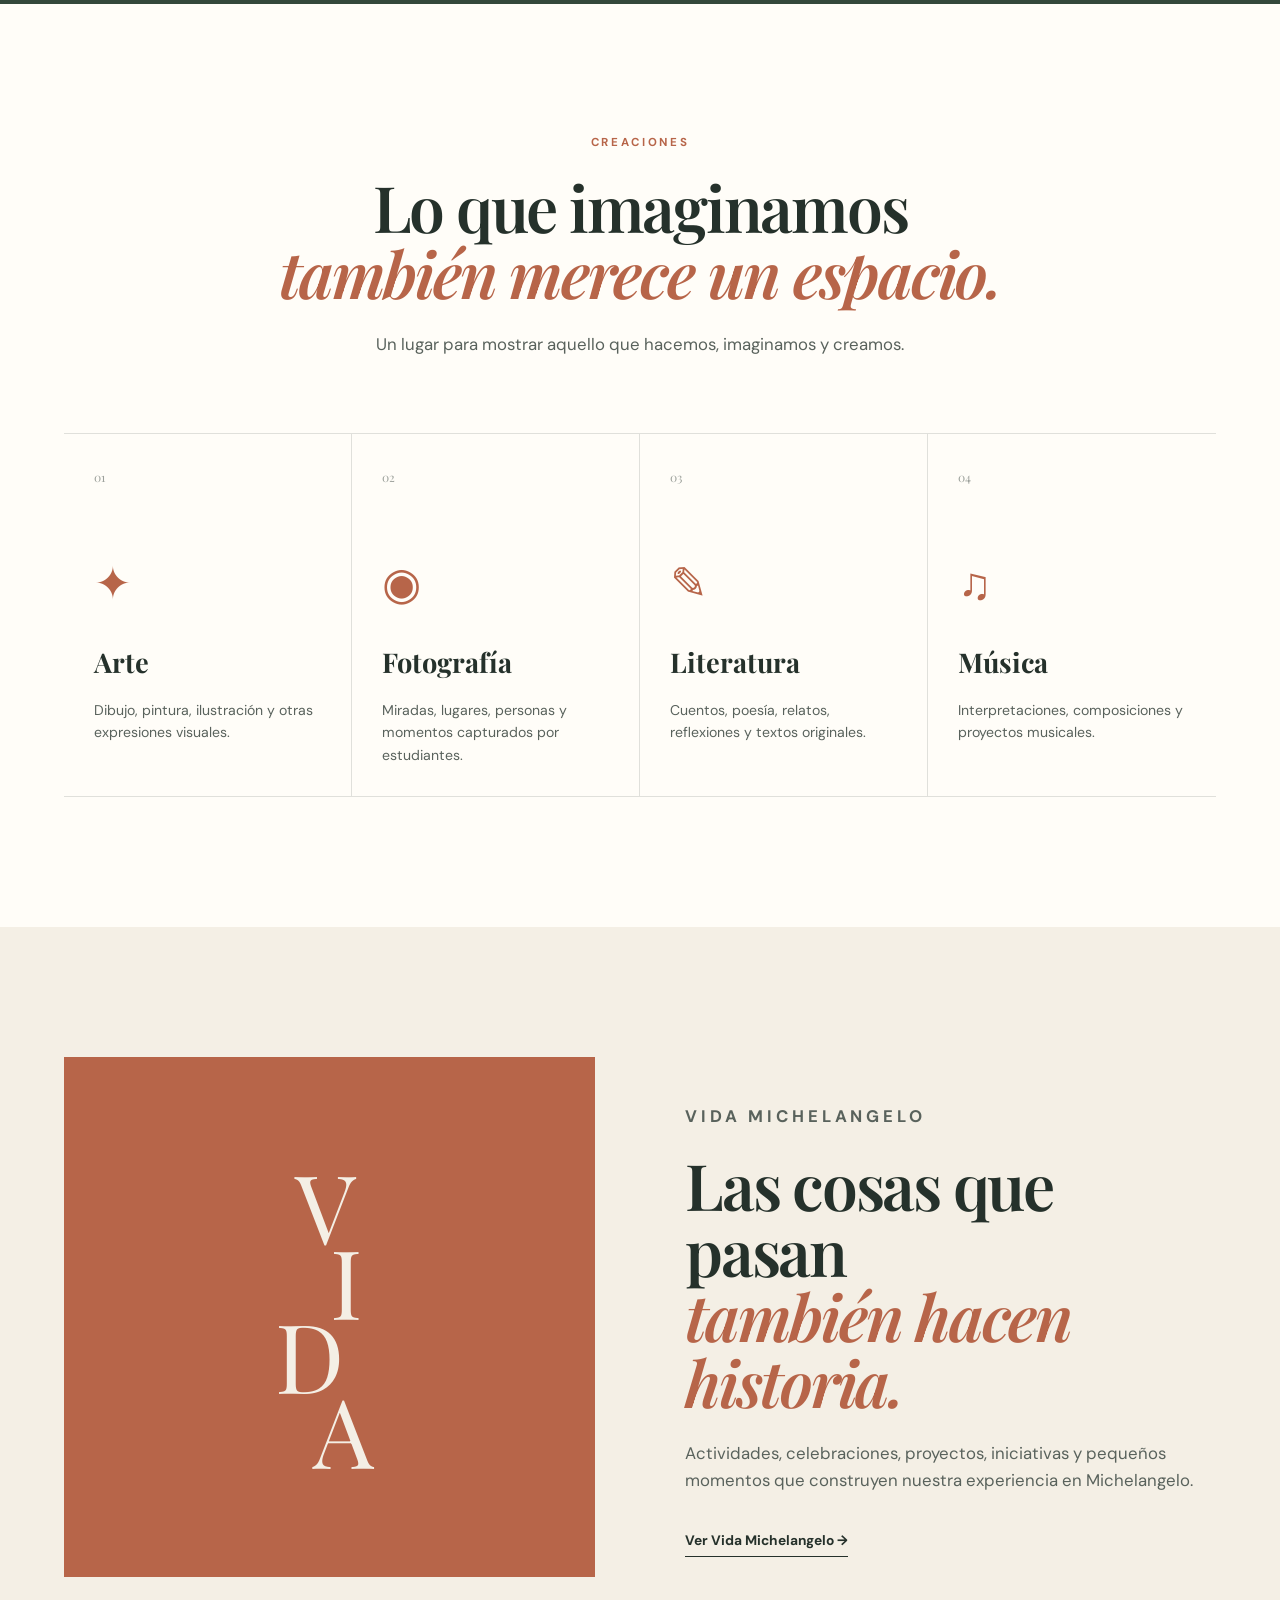
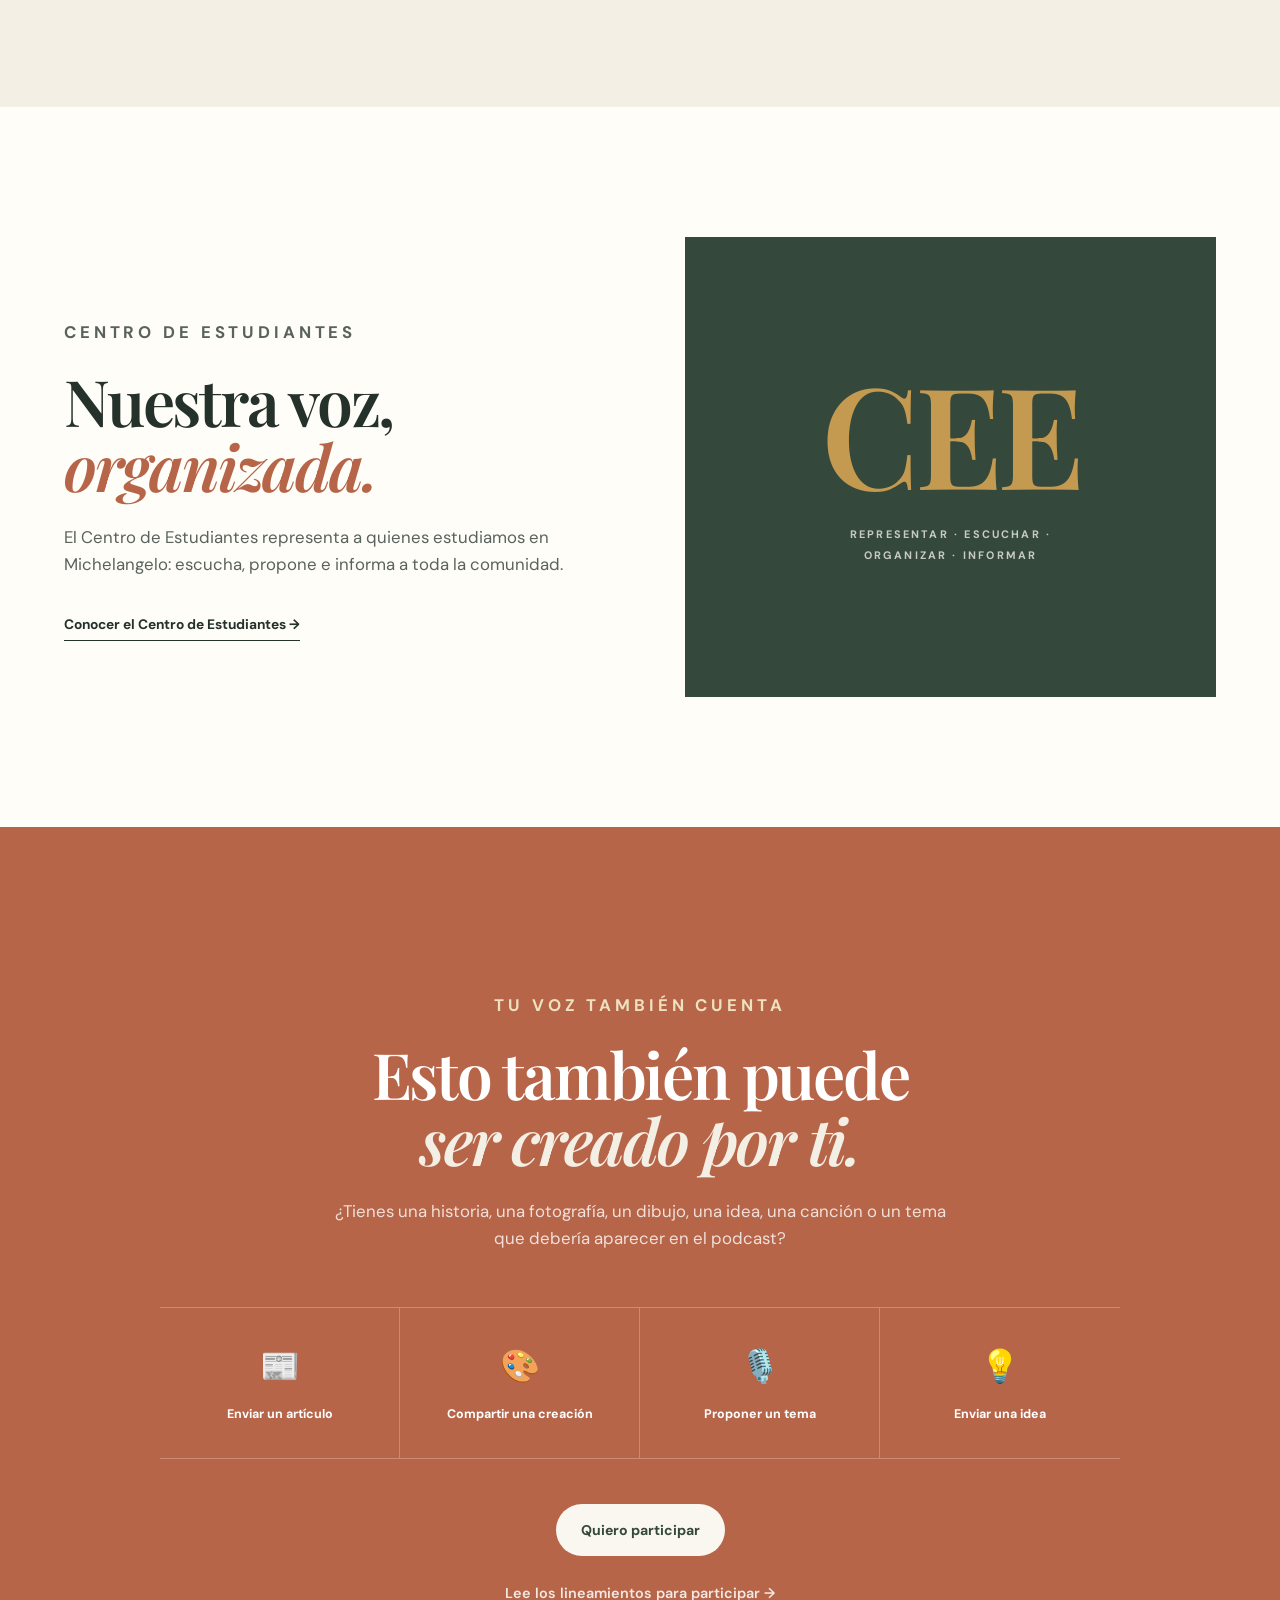
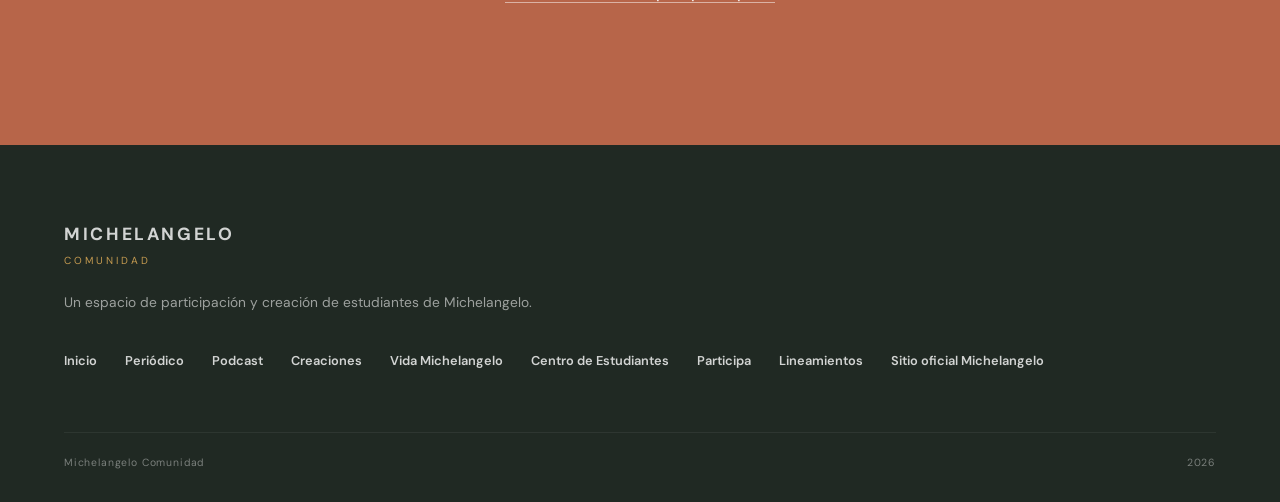
==== commit 99b0151c: "Agrega el Centro de Estudiantes con calendario y reorganiza el menú - Nueva página /centro-estudiant" ====
--- a/index.html
+++ b/index.html
@@ -77,8 +77,14 @@
         <a href="periodico/">Periódico</a>
         <a href="podcast/">Podcast</a>
         <a href="creaciones/">Creaciones</a>
-        <a href="vida/">Vida Michelangelo</a>
-        <a href="lineamientos/">Lineamientos</a>
+        <div class="nav-group">
+          <button class="nav-group-toggle" type="button" aria-expanded="false" aria-controls="navComunidad">Comunidad</button>
+          <div class="nav-submenu" id="navComunidad">
+            <a href="vida/">Vida Michelangelo</a>
+            <a href="centro-estudiantes/">Centro de Estudiantes</a>
+            <a href="lineamientos/">Lineamientos</a>
+          </div>
+        </div>
         <a href="participa/" class="nav-highlight">Participa</a>
       </nav>
 
@@ -576,6 +582,56 @@
 
 
     <!-- =====================================================
+         CENTRO DE ESTUDIANTES
+    ====================================================== -->
+    <section
+      class="feature-section center-section"
+      id="centro-estudiantes"
+    >
+
+      <div class="section-container feature-layout">
+
+        <div class="feature-text">
+
+          <p class="section-label">
+            CENTRO DE ESTUDIANTES
+          </p>
+
+          <h2>
+            Nuestra voz,<br>
+            <em>organizada.</em>
+          </h2>
+
+          <p>
+            El Centro de Estudiantes representa a quienes
+            estudiamos en Michelangelo: escucha, propone
+            e informa a toda la comunidad.
+          </p>
+
+          <a
+            href="centro-estudiantes/"
+            class="text-link"
+          >
+            Conocer el Centro de Estudiantes →
+          </a>
+
+        </div>
+
+
+        <div class="center-visual" aria-hidden="true">
+
+          <strong>CEE</strong>
+
+          <span>REPRESENTAR · ESCUCHAR · ORGANIZAR · INFORMAR</span>
+
+        </div>
+
+      </div>
+
+    </section>
+
+
+    <!-- =====================================================
          PARTICIPA
     ====================================================== -->
     <section
@@ -679,6 +735,7 @@
         <a href="podcast/">Podcast</a>
         <a href="creaciones/">Creaciones</a>
         <a href="vida/">Vida Michelangelo</a>
+        <a href="centro-estudiantes/">Centro de Estudiantes</a>
         <a href="participa/">Participa</a>
         <a href="lineamientos/">Lineamientos</a>
         <a href="https://michelangelo.cl/" target="_blank" rel="noopener noreferrer">Sitio oficial Michelangelo</a>
--- a/css/styles.css
+++ b/css/styles.css
@@ -977,64 +977,113 @@
 
 
 /* =========================================================
-   PARTICIPATE
-========================================================= */
-
-.participate {
-  padding: 140px 5%;
-
-  color: white;
-
-  background: var(--terracotta);
-}
-
-.participate-inner {
-  width: min(100%, 960px);
-
-  margin: auto;
-
-  text-align: center;
-}
-
-.participate .section-label {
-  color: var(--ochre-light);
-}
-
-.participate h2 em {
-  color: var(--cream);
-}
-
-.participate-inner > p {
-  margin-left: auto;
-  margin-right: auto;
-
-  color: rgba(255, 255, 255, 0.8);
-}
-
-.participate-options {
-  margin: 55px 0 45px;
-
-  display: grid;
-
-  grid-template-columns: repeat(4, 1fr);
-
-  border-top:
-    1px solid rgba(255, 255, 255, 0.25);
-
-  border-bottom:
-    1px solid rgba(255, 255, 255, 0.25);
-}
-
-.participate-options a {
-  min-height: 150px;
-
-  padding: 25px 15px;
+   CENTRO DE ESTUDIANTES
+========================================================= */
+
+.center-section {
+  background: var(--paper);
+}
+
+.center-visual {
+  min-height: 460px;
+
+  padding: 40px;
 
   display: flex;
   flex-direction: column;
   align-items: center;
   justify-content: center;
 
+  gap: 28px;
+
+  text-align: center;
+
+  color: var(--cream-light);
+
+  background: var(--green-dark);
+}
+
+.center-visual strong {
+  font-family: var(--serif);
+  font-size: clamp(5rem, 11vw, 9rem);
+  font-weight: 600;
+  line-height: 0.9;
+  letter-spacing: -0.04em;
+
+  color: var(--ochre);
+}
+
+.center-visual span {
+  max-width: 280px;
+
+  font-size: 0.68rem;
+  font-weight: 700;
+  line-height: 1.9;
+  letter-spacing: 0.2em;
+
+  opacity: 0.75;
+}
+
+
+/* =========================================================
+   PARTICIPATE
+========================================================= */
+
+.participate {
+  padding: 140px 5%;
+
+  color: white;
+
+  background: var(--terracotta);
+}
+
+.participate-inner {
+  width: min(100%, 960px);
+
+  margin: auto;
+
+  text-align: center;
+}
+
+.participate .section-label {
+  color: var(--ochre-light);
+}
+
+.participate h2 em {
+  color: var(--cream);
+}
+
+.participate-inner > p {
+  margin-left: auto;
+  margin-right: auto;
+
+  color: rgba(255, 255, 255, 0.8);
+}
+
+.participate-options {
+  margin: 55px 0 45px;
+
+  display: grid;
+
+  grid-template-columns: repeat(4, 1fr);
+
+  border-top:
+    1px solid rgba(255, 255, 255, 0.25);
+
+  border-bottom:
+    1px solid rgba(255, 255, 255, 0.25);
+}
+
+.participate-options a {
+  min-height: 150px;
+
+  padding: 25px 15px;
+
+  display: flex;
+  flex-direction: column;
+  align-items: center;
+  justify-content: center;
+
   border-right:
     1px solid rgba(255, 255, 255, 0.25);
 
@@ -1377,6 +1426,10 @@
     min-height: 390px;
   }
 
+  .center-visual {
+    min-height: 340px;
+  }
+
   .participate {
     padding: 95px 5%;
   }
@@ -1551,6 +1604,10 @@
     min-height: 280px;
   }
 
+  .center-visual {
+    min-height: 260px;
+  }
+
   .microphone {
     margin-bottom: 24px;
 
--- a/css/comun.css
+++ b/css/comun.css
@@ -26,6 +26,137 @@
 
 .nav a.active:not(.nav-highlight) {
   color: var(--terracotta);
+}
+
+/* Submenú "Comunidad": agrupa secciones para que la barra no se sature. */
+.nav-group {
+  position: relative;
+}
+
+.nav-group-toggle {
+  padding: 0;
+
+  display: inline-flex;
+  align-items: center;
+
+  gap: 7px;
+
+  border: 0;
+
+  font: inherit;
+  white-space: nowrap;
+
+  color: inherit;
+
+  background: none;
+
+  cursor: pointer;
+
+  transition: color 0.25s ease;
+}
+
+.nav-group-toggle::after {
+  content: "";
+
+  width: 6px;
+  height: 6px;
+
+  border-right: 1.5px solid currentColor;
+  border-bottom: 1.5px solid currentColor;
+
+  transform: translateY(-2px) rotate(45deg);
+
+  transition: transform 0.25s ease;
+}
+
+.nav-group-toggle:hover,
+.nav-group-toggle.active {
+  color: var(--terracotta);
+}
+
+.nav-group.open .nav-group-toggle::after {
+  transform: translateY(1px) rotate(-135deg);
+}
+
+.nav-submenu {
+  position: absolute;
+  top: calc(100% + 18px);
+  left: 50%;
+  z-index: 10;
+
+  min-width: 230px;
+
+  padding: 8px;
+
+  display: flex;
+  flex-direction: column;
+
+  border: 1px solid var(--border);
+  border-radius: 14px;
+
+  background: var(--paper);
+
+  box-shadow: 0 18px 40px rgba(37, 49, 43, 0.12);
+
+  opacity: 0;
+  visibility: hidden;
+
+  transform: translate(-50%, -6px);
+
+  transition:
+    opacity 0.2s ease,
+    transform 0.2s ease,
+    visibility 0.2s ease;
+}
+
+/* Puente invisible para que el submenú no se cierre al bajar el cursor. */
+.nav-submenu::before {
+  content: "";
+
+  position: absolute;
+  top: -19px;
+  left: 0;
+  right: 0;
+
+  height: 19px;
+}
+
+.nav-group.open .nav-submenu {
+  opacity: 1;
+  visibility: visible;
+
+  transform: translate(-50%, 0);
+}
+
+@media (hover: hover) and (min-width: 951px) {
+  .nav-group:hover .nav-submenu {
+    opacity: 1;
+    visibility: visible;
+
+    transform: translate(-50%, 0);
+  }
+
+  .nav-group:hover .nav-group-toggle::after {
+    transform: translateY(1px) rotate(-135deg);
+  }
+}
+
+.nav .nav-submenu a {
+  padding: 11px 14px;
+
+  border-radius: 9px;
+}
+
+.nav .nav-submenu a::after {
+  content: none;
+}
+
+.nav .nav-submenu a:hover {
+  background: var(--cream);
+}
+
+.nav .nav-submenu a.active {
+  background: var(--cream-light);
 }
 
 @media (max-width: 1240px) and (min-width: 951px) {
@@ -154,6 +285,77 @@
     color: var(--terracotta);
   }
 
+  /* En el menú móvil, "Comunidad" se despliega como acordeón. */
+  .nav-group-toggle {
+    width: 100%;
+    min-height: 58px;
+
+    justify-content: space-between;
+
+    border-bottom: 1px solid var(--border);
+
+    font-family: var(--serif);
+    font-size: 1.55rem;
+    font-weight: 600;
+    letter-spacing: -0.02em;
+
+    color: var(--ink);
+  }
+
+  .nav-group-toggle::after {
+    width: 9px;
+    height: 9px;
+
+    margin-right: 4px;
+
+    border-color: var(--ochre);
+  }
+
+  .nav-submenu {
+    position: static;
+
+    min-width: 0;
+
+    padding: 0 0 0 18px;
+
+    display: none;
+
+    border: 0;
+    border-radius: 0;
+
+    background: none;
+
+    box-shadow: none;
+
+    opacity: 1;
+    visibility: visible;
+
+    transform: none;
+  }
+
+  .nav-submenu::before {
+    content: none;
+  }
+
+  .nav-group.open .nav-submenu {
+    display: flex;
+
+    transform: none;
+  }
+
+  .nav .nav-submenu a {
+    padding: 0;
+
+    border-radius: 0;
+
+    font-size: 1.25rem;
+  }
+
+  .nav .nav-submenu a:hover,
+  .nav .nav-submenu a.active {
+    background: none;
+  }
+
   .nav .nav-highlight {
     min-height: 56px;
 
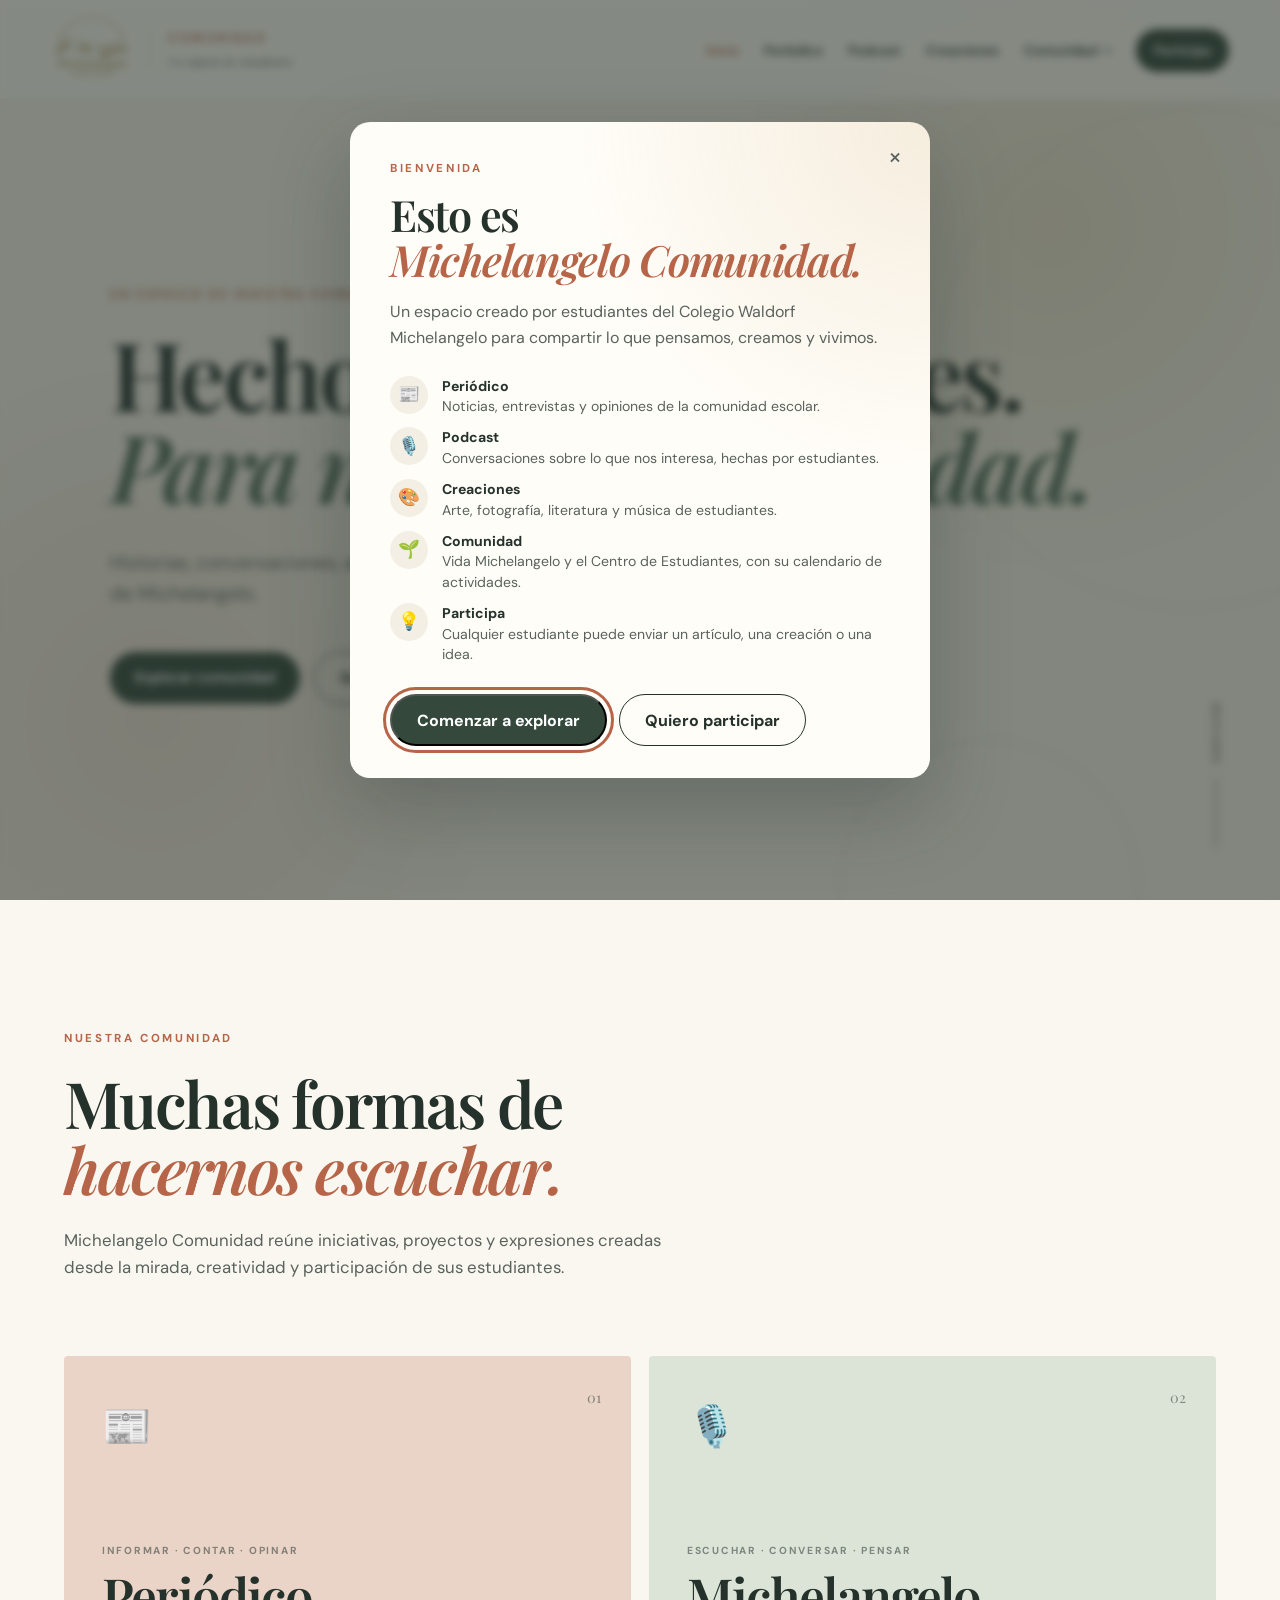
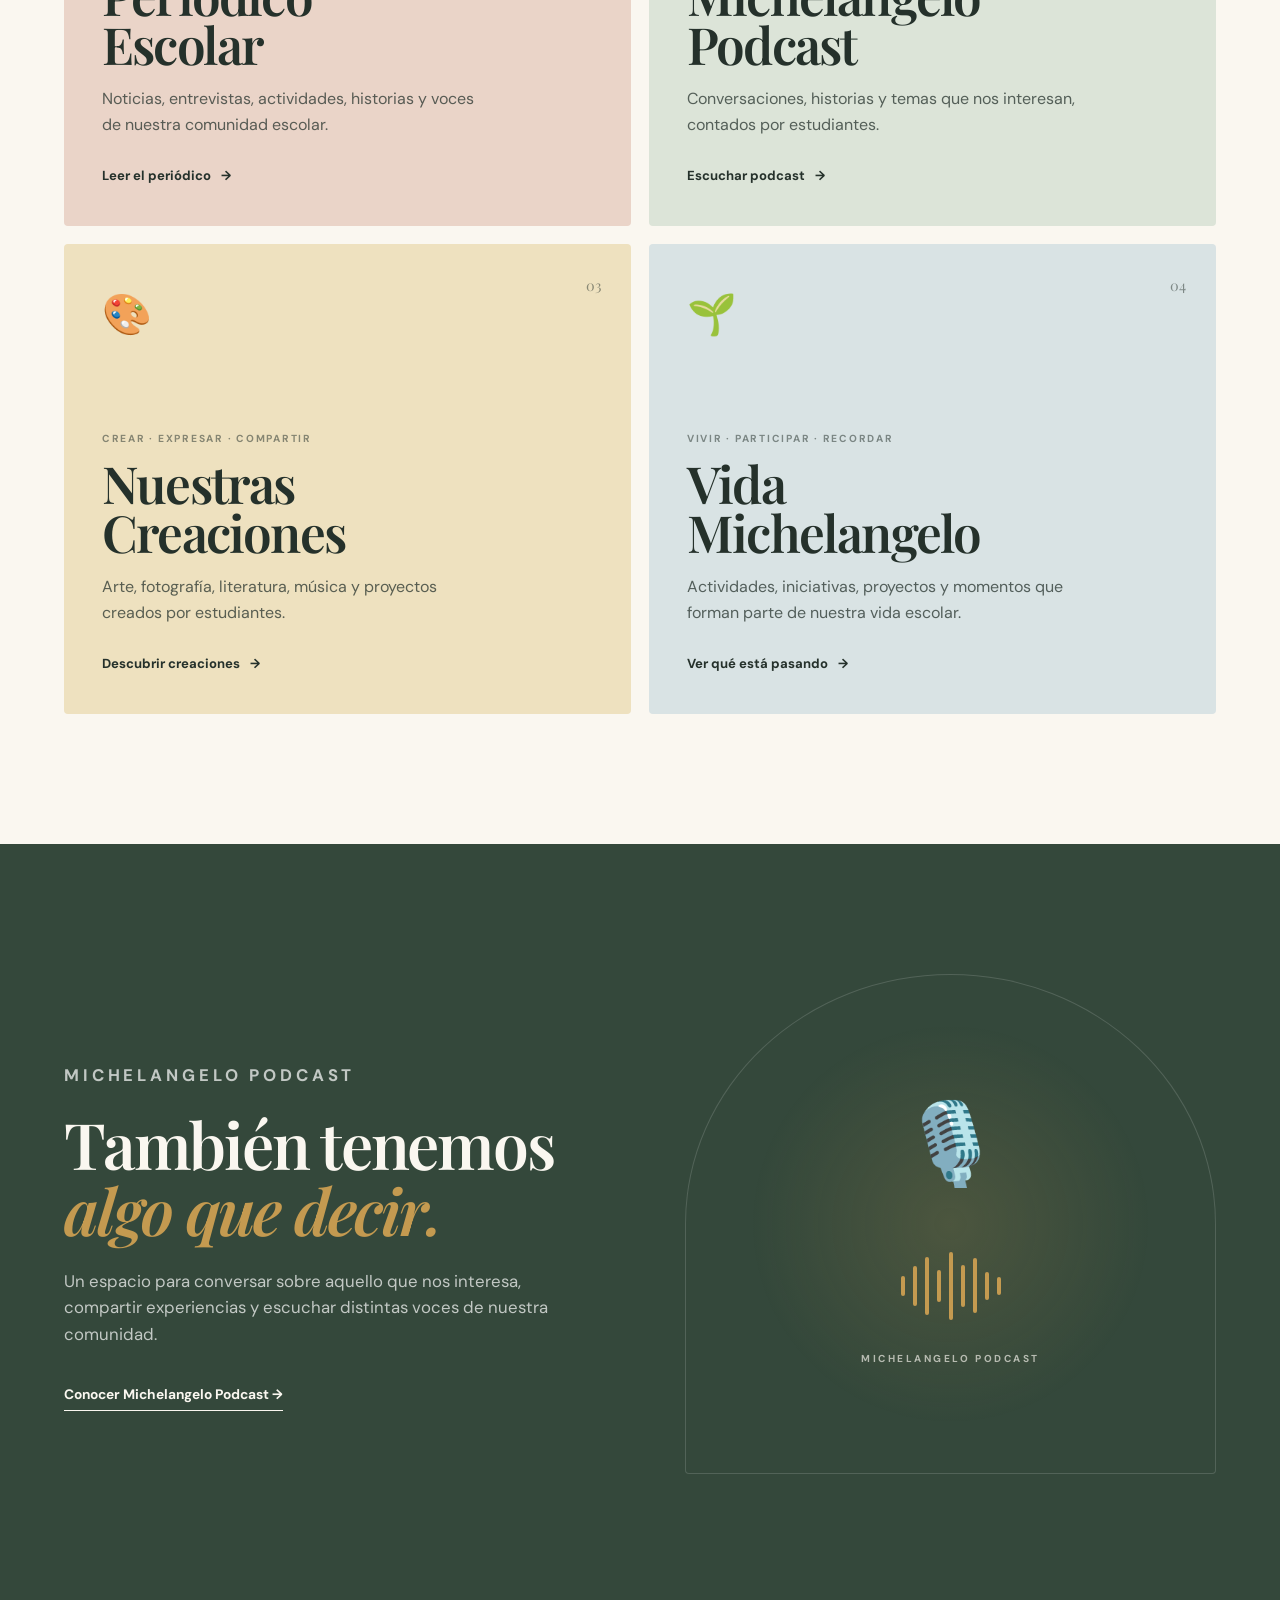
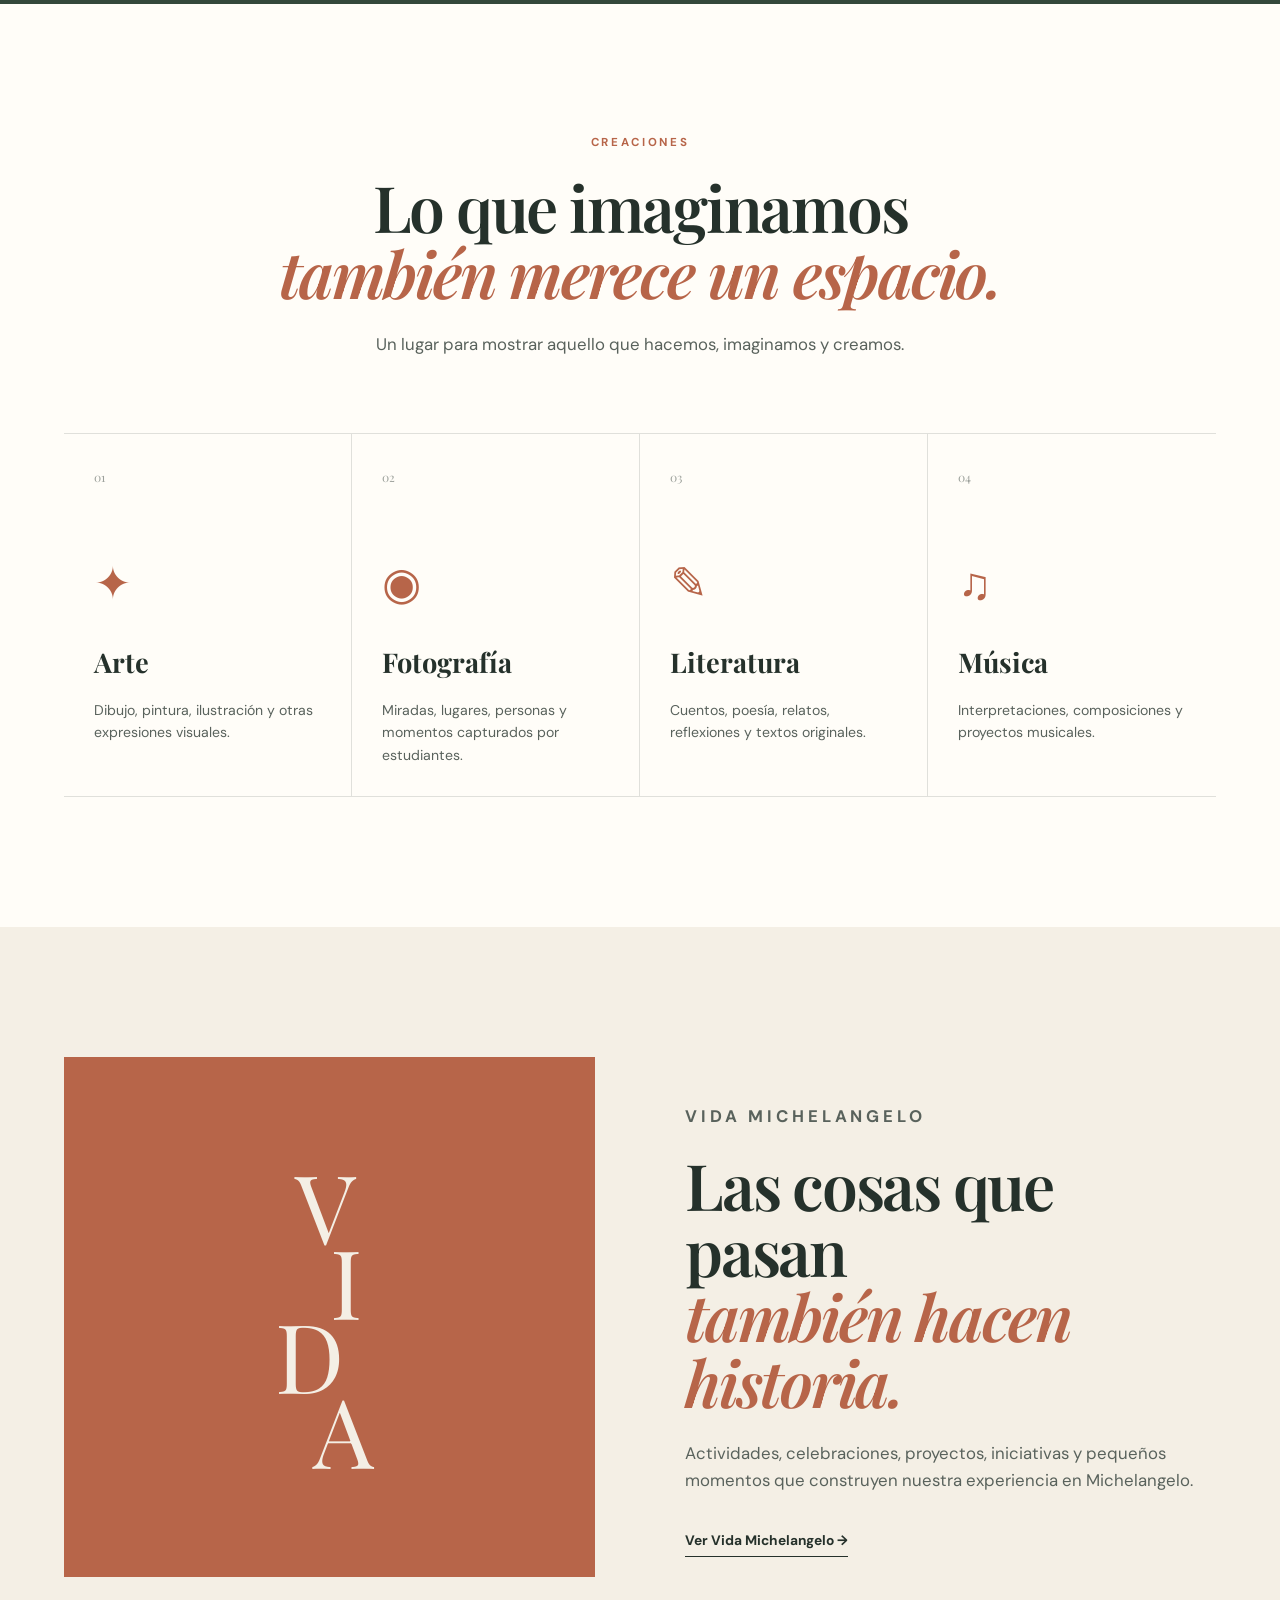
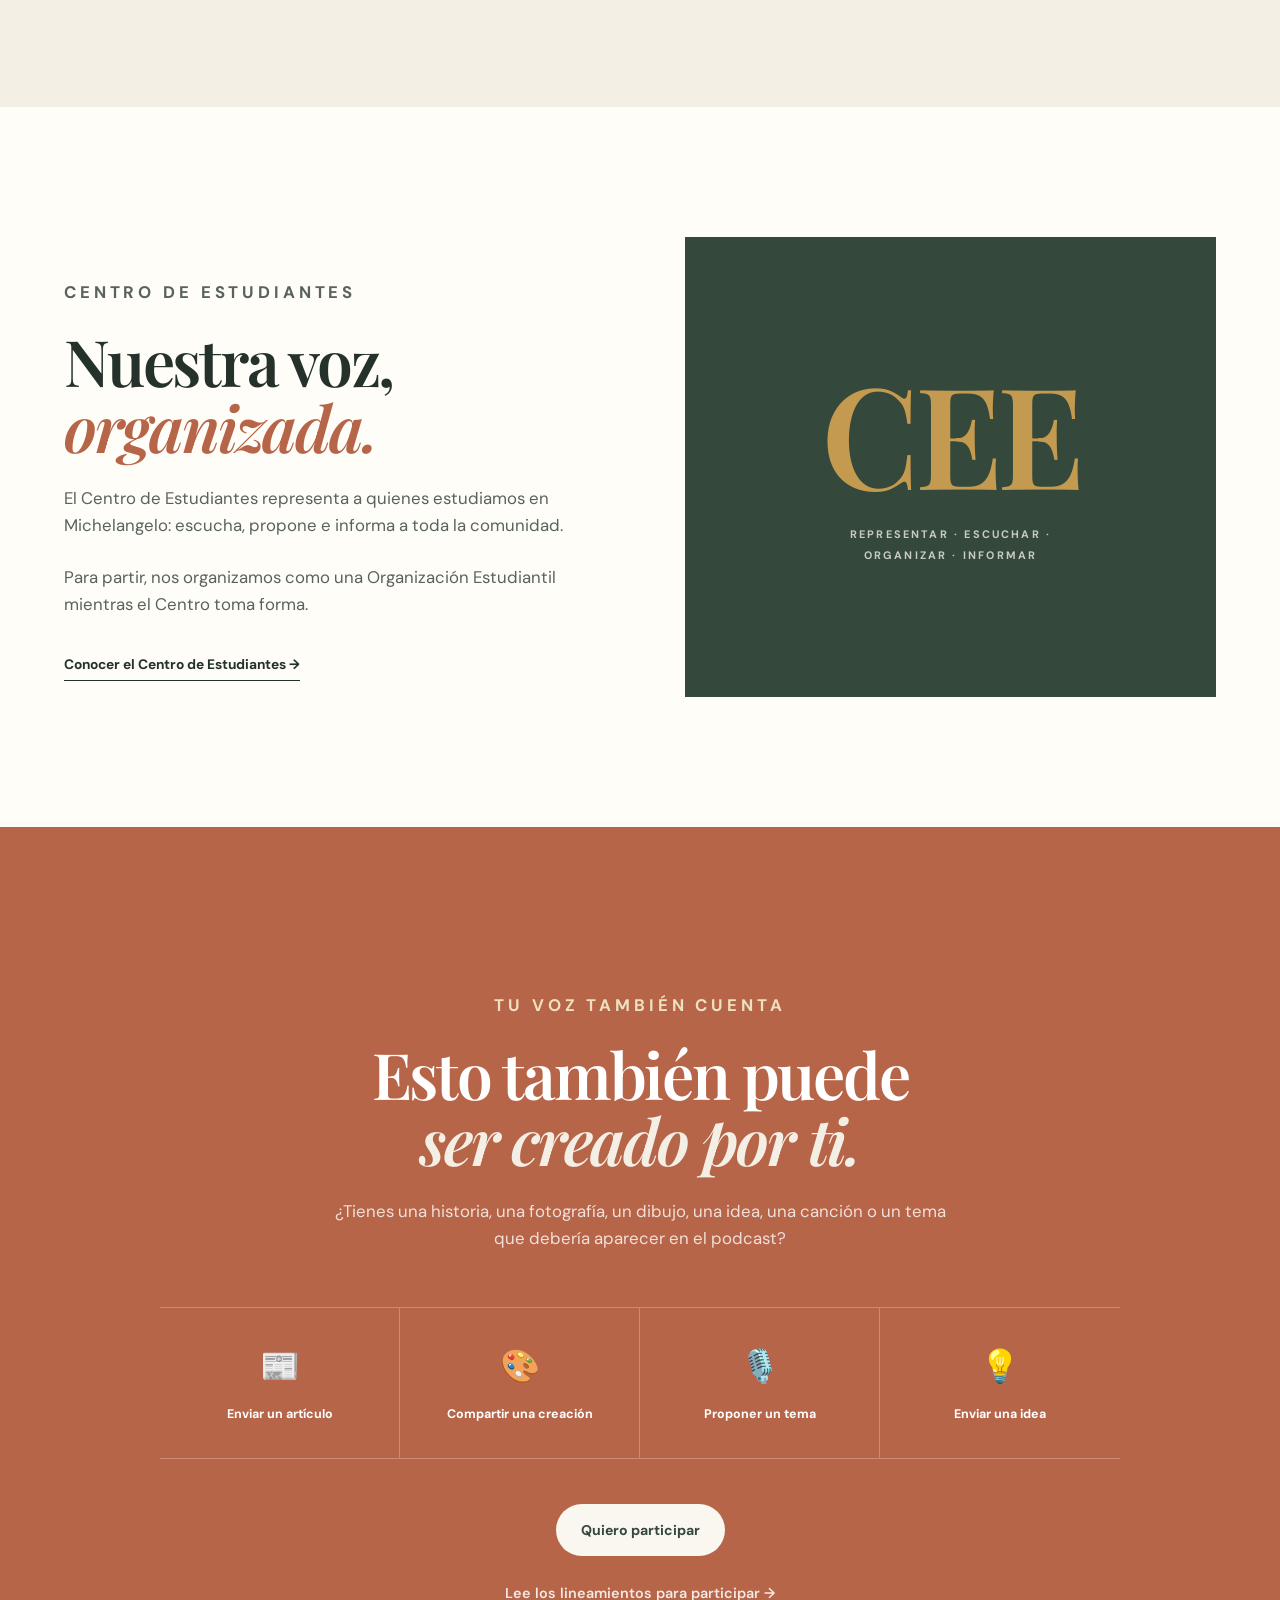
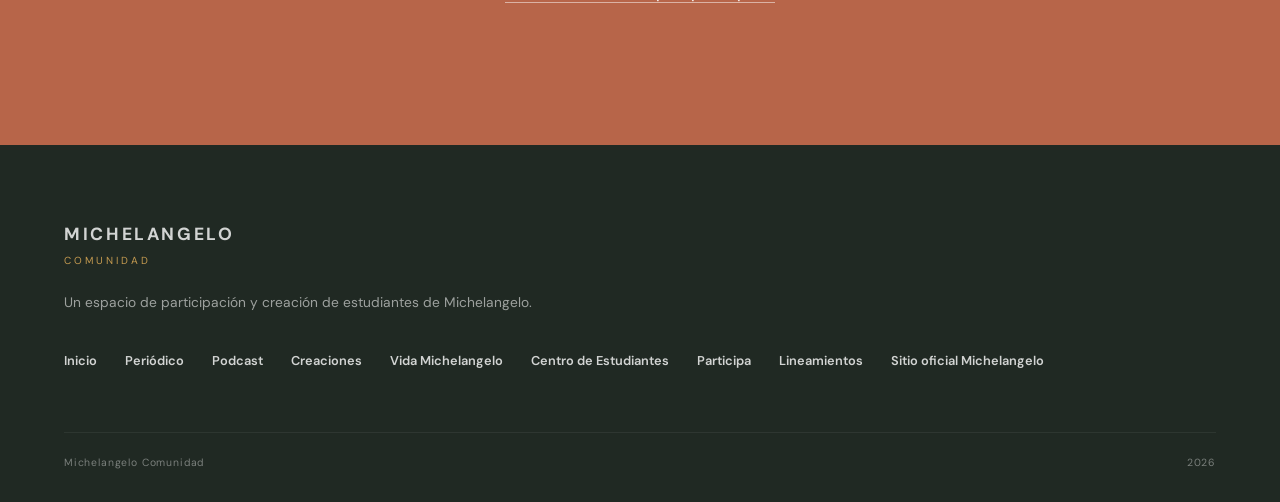
==== commit 3693cf77: "Presenta la Organización Estudiantil y sus integrantes - Nueva sección "Quiénes somos" en la página " ====
--- a/index.html
+++ b/index.html
@@ -608,6 +608,12 @@
             e informa a toda la comunidad.
           </p>
 
+          <p>
+            Para partir, nos organizamos como una
+            Organización Estudiantil mientras el Centro
+            toma forma.
+          </p>
+
           <a
             href="centro-estudiantes/"
             class="text-link"
--- a/css/comun.css
+++ b/css/comun.css
@@ -457,6 +457,216 @@
 
 
 /* =========================================================
+   BIENVENIDA (PRIMERA VISITA)
+========================================================= */
+
+body.welcome-open {
+  overflow: hidden;
+}
+
+.welcome-overlay {
+  position: fixed;
+  inset: 0;
+  z-index: 3000;
+
+  padding: 20px;
+
+  display: flex;
+  align-items: center;
+  justify-content: center;
+
+  background: rgba(37, 49, 43, 0.55);
+
+  backdrop-filter: blur(4px);
+
+  animation: welcome-fade 0.3s ease;
+}
+
+.welcome-overlay.closing {
+  opacity: 0;
+
+  transition: opacity 0.25s ease;
+}
+
+.welcome-dialog {
+  position: relative;
+
+  width: min(100%, 580px);
+  max-height: calc(100dvh - 40px);
+
+  padding: 38px 40px 32px;
+
+  overflow-y: auto;
+  overscroll-behavior: contain;
+
+  border-radius: 20px;
+
+  color: var(--ink);
+
+  background:
+    radial-gradient(circle at 100% 0%, rgba(196, 154, 80, 0.16), transparent 40%),
+    var(--paper);
+
+  box-shadow: 0 30px 80px rgba(37, 49, 43, 0.3);
+
+  animation: welcome-rise 0.35s ease;
+}
+
+.welcome-close {
+  position: absolute;
+  top: 14px;
+  right: 14px;
+
+  width: 42px;
+  height: 42px;
+
+  border: 0;
+  border-radius: 50%;
+
+  font-size: 1.6rem;
+  line-height: 1;
+
+  color: var(--ink-soft);
+
+  background: none;
+
+  cursor: pointer;
+}
+
+.welcome-close:hover {
+  color: var(--ink);
+
+  background: var(--cream);
+}
+
+.welcome-eyebrow {
+  font-size: 0.72rem;
+  font-weight: 700;
+  letter-spacing: 0.23em;
+
+  color: var(--terracotta);
+}
+
+.welcome-dialog h2 {
+  margin-top: 14px;
+
+  font-family: var(--serif);
+  font-size: clamp(2rem, 6vw, 2.7rem);
+  font-weight: 600;
+  line-height: 1.05;
+  letter-spacing: -0.03em;
+}
+
+.welcome-dialog h2 em {
+  display: block;
+
+  color: var(--terracotta);
+}
+
+.welcome-lead {
+  margin-top: 16px;
+
+  line-height: 1.65;
+
+  color: var(--ink-soft);
+}
+
+.welcome-list {
+  margin-top: 24px;
+
+  display: grid;
+
+  gap: 11px;
+
+  list-style: none;
+}
+
+.welcome-list li {
+  display: flex;
+  align-items: flex-start;
+
+  gap: 14px;
+
+  font-size: 0.88rem;
+  line-height: 1.45;
+
+  color: var(--ink-soft);
+}
+
+.welcome-list li > span {
+  flex-shrink: 0;
+
+  width: 38px;
+  height: 38px;
+
+  display: flex;
+  align-items: center;
+  justify-content: center;
+
+  border-radius: 50%;
+
+  font-size: 1.1rem;
+
+  background: var(--cream);
+}
+
+.welcome-list strong {
+  display: block;
+
+  color: var(--ink);
+}
+
+.welcome-actions {
+  margin-top: 30px;
+
+  display: flex;
+  flex-wrap: wrap;
+
+  gap: 12px;
+}
+
+.welcome-actions .button {
+  font: inherit;
+  font-weight: 700;
+
+  cursor: pointer;
+}
+
+@keyframes welcome-fade {
+  from { opacity: 0; }
+  to { opacity: 1; }
+}
+
+@keyframes welcome-rise {
+  from {
+    opacity: 0;
+    transform: translateY(16px);
+  }
+
+  to {
+    opacity: 1;
+    transform: none;
+  }
+}
+
+@media (max-width: 650px) {
+  .welcome-overlay {
+    padding: 12px;
+  }
+
+  .welcome-dialog {
+    max-height: calc(100dvh - 24px);
+
+    padding: 36px 22px 24px;
+  }
+
+  .welcome-actions .button {
+    width: 100%;
+  }
+}
+
+
+/* =========================================================
    MOVIMIENTO REDUCIDO
 ========================================================= */
 
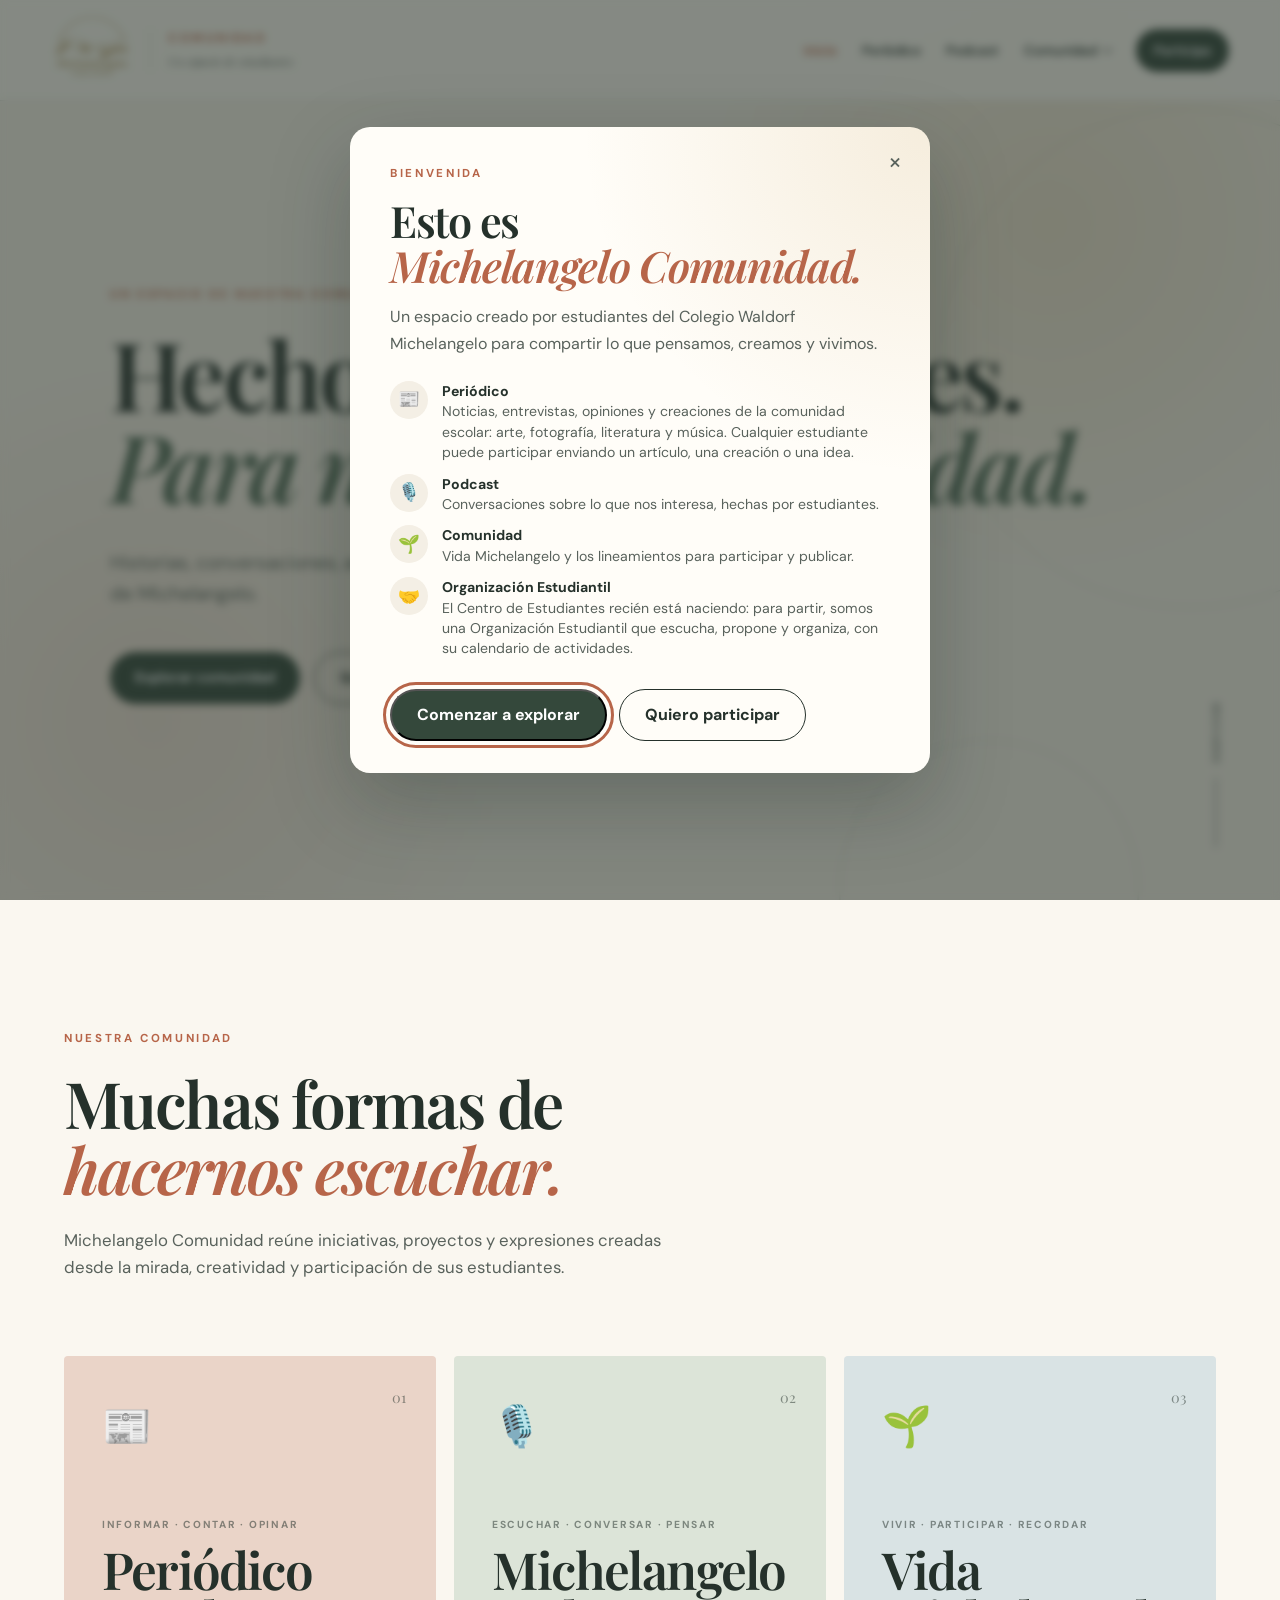
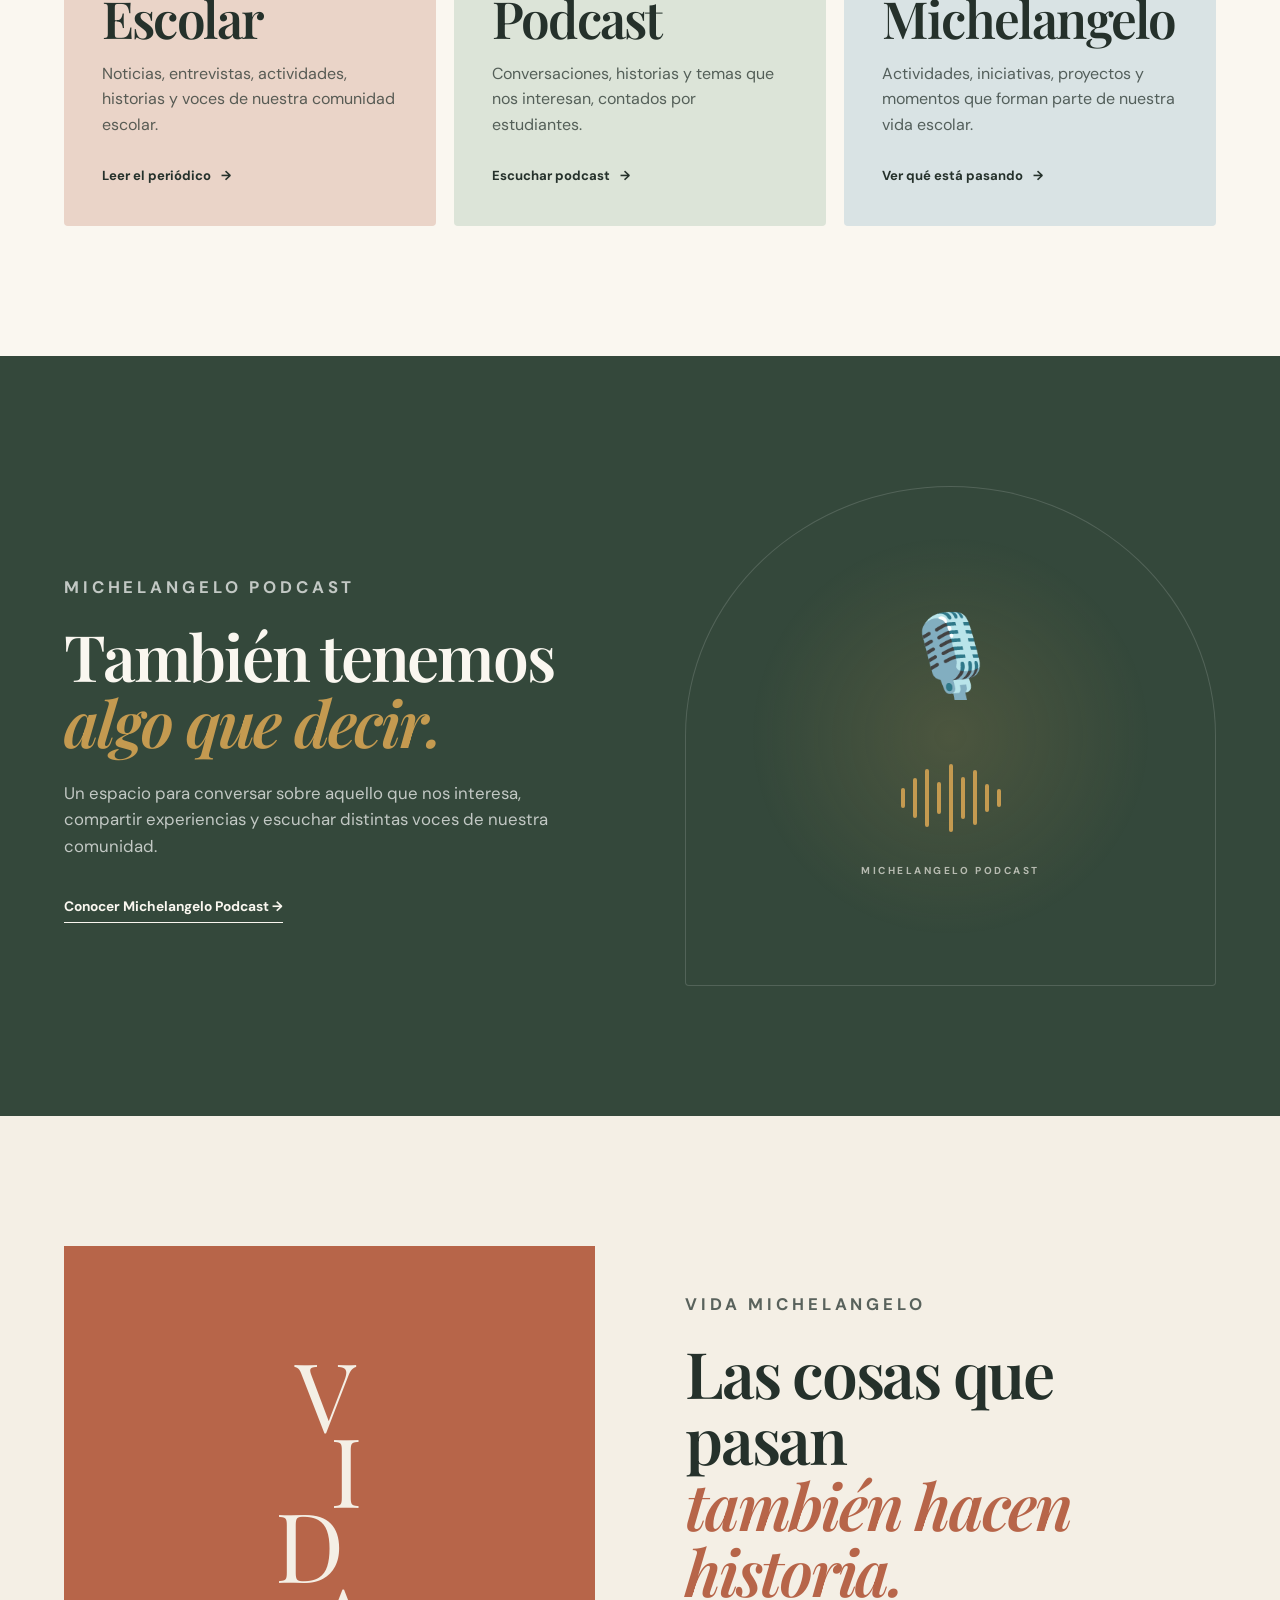
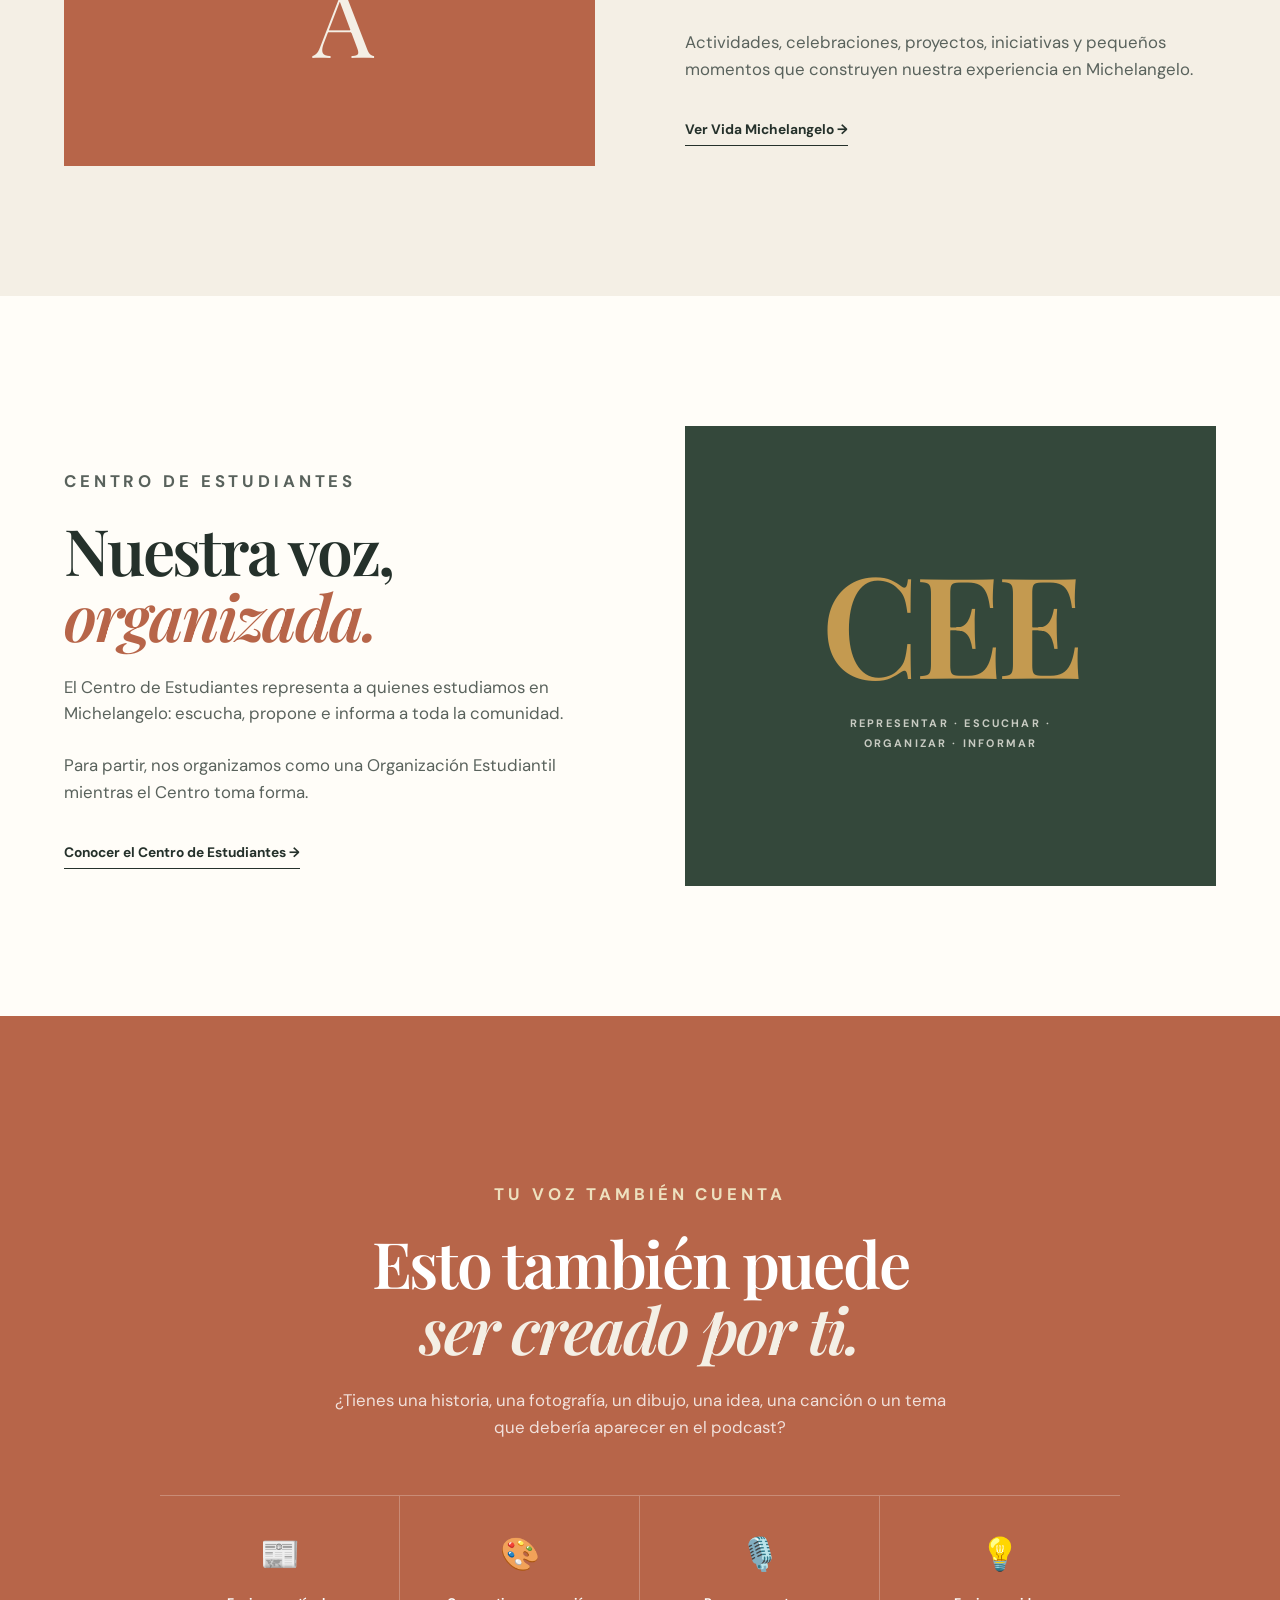
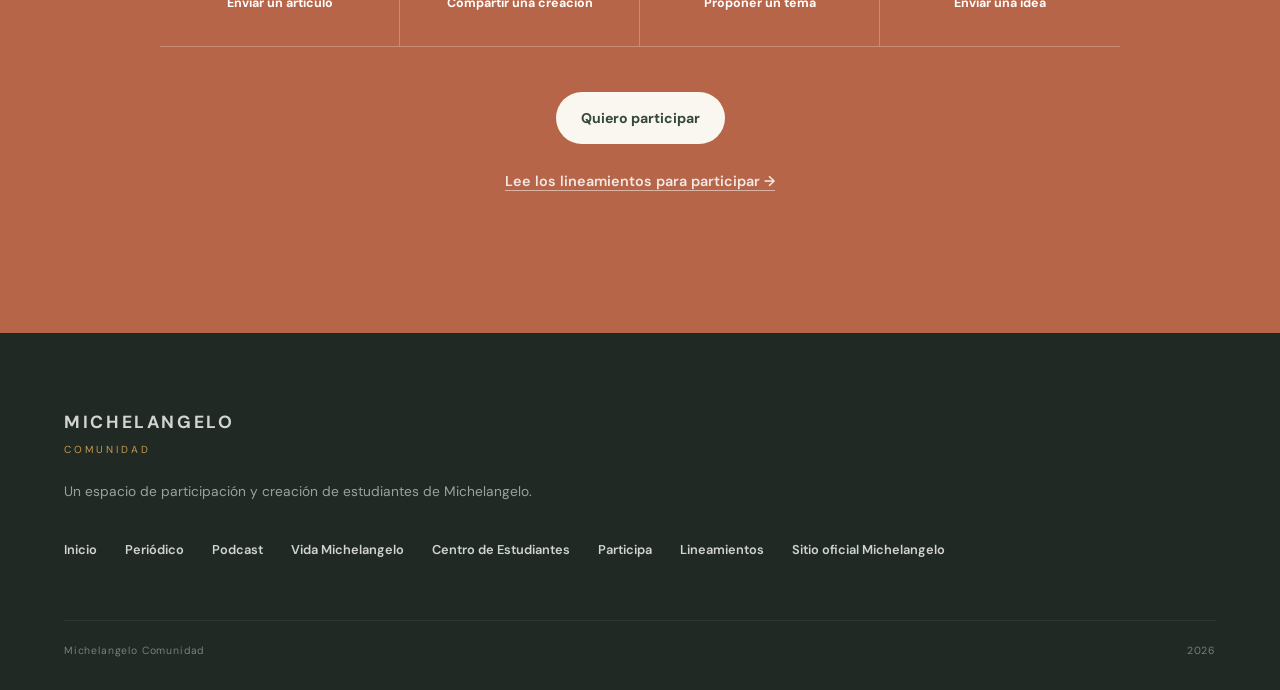
==== commit 2b745760: "Elimina la sección Creaciones: las creaciones irán en el periódico - Quita la página de Creaciones, " ====
--- a/index.html
+++ b/index.html
@@ -76,7 +76,6 @@
         <a href="./" class="active" aria-current="page">Inicio</a>
         <a href="periodico/">Periódico</a>
         <a href="podcast/">Podcast</a>
-        <a href="creaciones/">Creaciones</a>
         <div class="nav-group">
           <button class="nav-group-toggle" type="button" aria-expanded="false" aria-controls="navComunidad">Comunidad</button>
           <div class="nav-submenu" id="navComunidad">
@@ -255,54 +254,14 @@
           </a>
 
 
-          <!-- CREACIONES -->
-          <a
-            class="project-card creations-card"
-            href="creaciones/"
+          <!-- VIDA MICHELANGELO -->
+          <a
+            class="project-card community-card"
+            href="vida/"
           >
 
             <div class="project-number">
               03
-            </div>
-
-            <div class="project-icon">
-              🎨
-            </div>
-
-            <div class="project-content">
-
-              <p class="project-category">
-                CREAR · EXPRESAR · COMPARTIR
-              </p>
-
-              <h3>
-                Nuestras<br>
-                Creaciones
-              </h3>
-
-              <p>
-                Arte, fotografía, literatura, música
-                y proyectos creados por estudiantes.
-              </p>
-
-              <span class="project-link">
-                Descubrir creaciones
-                <span>→</span>
-              </span>
-
-            </div>
-
-          </a>
-
-
-          <!-- VIDA MICHELANGELO -->
-          <a
-            class="project-card community-card"
-            href="vida/"
-          >
-
-            <div class="project-number">
-              04
             </div>
 
             <div class="project-icon">
@@ -412,123 +371,6 @@
 
 
     <!-- =====================================================
-         CREACIONES
-    ====================================================== -->
-    <section
-      class="feature-section creations-section"
-      id="creaciones"
-    >
-
-      <div class="section-container">
-
-        <div class="section-heading centered">
-
-          <p class="section-label">
-            CREACIONES
-          </p>
-
-          <h2>
-            Lo que imaginamos<br>
-            <em>también merece un espacio.</em>
-          </h2>
-
-          <p>
-            Un lugar para mostrar aquello que hacemos,
-            imaginamos y creamos.
-          </p>
-
-        </div>
-
-
-        <div class="creation-categories">
-
-          <article class="creation-category">
-
-            <span>01</span>
-
-            <div class="creation-symbol">
-              ✦
-            </div>
-
-            <h3>
-              Arte
-            </h3>
-
-            <p>
-              Dibujo, pintura, ilustración
-              y otras expresiones visuales.
-            </p>
-
-          </article>
-
-
-          <article class="creation-category">
-
-            <span>02</span>
-
-            <div class="creation-symbol">
-              ◉
-            </div>
-
-            <h3>
-              Fotografía
-            </h3>
-
-            <p>
-              Miradas, lugares, personas
-              y momentos capturados por estudiantes.
-            </p>
-
-          </article>
-
-
-          <article class="creation-category">
-
-            <span>03</span>
-
-            <div class="creation-symbol">
-              ✎
-            </div>
-
-            <h3>
-              Literatura
-            </h3>
-
-            <p>
-              Cuentos, poesía, relatos,
-              reflexiones y textos originales.
-            </p>
-
-          </article>
-
-
-          <article class="creation-category">
-
-            <span>04</span>
-
-            <div class="creation-symbol">
-              ♫
-            </div>
-
-            <h3>
-              Música
-            </h3>
-
-            <p>
-              Interpretaciones, composiciones
-              y proyectos musicales.
-            </p>
-
-          </article>
-
-        </div>
-
-      </div>
-
-    </section>
-
-
-    <!-- =====================================================
          VIDA MICHELANGELO
     ====================================================== -->
     <section
@@ -739,7 +581,6 @@
         <a href="./">Inicio</a>
         <a href="periodico/">Periódico</a>
         <a href="podcast/">Podcast</a>
-        <a href="creaciones/">Creaciones</a>
         <a href="vida/">Vida Michelangelo</a>
         <a href="centro-estudiantes/">Centro de Estudiantes</a>
         <a href="participa/">Participa</a>
--- a/css/styles.css
+++ b/css/styles.css
@@ -562,7 +562,7 @@
 .projects-grid {
   display: grid;
 
-  grid-template-columns: repeat(2, 1fr);
+  grid-template-columns: repeat(3, 1fr);
 
   gap: 18px;
 }
@@ -600,10 +600,6 @@
 
 .podcast-card {
   background: var(--green-light);
-}
-
-.creations-card {
-  background: var(--ochre-light);
 }
 
 .community-card {
@@ -861,78 +857,6 @@
 
 
 /* =========================================================
-   CREATIONS
-========================================================= */
-
-.creations-section {
-  background: var(--paper);
-}
-
-.creation-categories {
-  display: grid;
-
-  grid-template-columns: repeat(4, 1fr);
-
-  border-top: 1px solid var(--border);
-  border-bottom: 1px solid var(--border);
-}
-
-.creation-category {
-  min-height: 330px;
-
-  padding: 30px;
-
-  border-right: 1px solid var(--border);
-
-  transition:
-    background 0.3s ease,
-    transform 0.3s ease;
-}
-
-.creation-category:last-child {
-  border-right: 0;
-}
-
-.creation-category:hover {
-  background: var(--cream);
-
-  transform: translateY(-5px);
-}
-
-.creation-category > span {
-  font-family: var(--serif);
-
-  font-size: 0.75rem;
-
-  opacity: 0.45;
-}
-
-.creation-symbol {
-  margin: 55px 0 25px;
-
-  font-family: var(--serif);
-
-  font-size: 2.8rem;
-
-  color: var(--terracotta);
-}
-
-.creation-category h3 {
-  margin-bottom: 14px;
-
-  font-family: var(--serif);
-
-  font-size: 1.7rem;
-}
-
-.creation-category p {
-  font-size: 0.88rem;
-
-  color: var(--ink-soft);
-}
-
-
-/* =========================================================
    LIFE
 ========================================================= */
 
@@ -1284,19 +1208,6 @@
     gap: 60px;
   }
 
-  .creation-categories {
-    grid-template-columns: repeat(2, 1fr);
-  }
-
-  .creation-category:nth-child(2) {
-    border-right: 0;
-  }
-
-  .creation-category:nth-child(1),
-  .creation-category:nth-child(2) {
-    border-bottom: 1px solid var(--border);
-  }
-
   .participate-options {
     grid-template-columns: repeat(2, 1fr);
   }
@@ -1400,27 +1311,6 @@
     padding: 28px;
   }
 
-  .creation-categories {
-    grid-template-columns: 1fr;
-  }
-
-  .creation-category {
-    min-height: 260px;
-
-    border-right: 0;
-
-    border-bottom:
-      1px solid var(--border);
-  }
-
-  .creation-category:last-child {
-    border-bottom: 0;
-  }
-
-  .creation-symbol {
-    margin: 35px 0 20px;
-  }
-
   .podcast-visual,
   .life-visual {
     min-height: 390px;
@@ -1562,43 +1452,6 @@
     margin-bottom: 18px;
   }
 
-  .creation-categories {
-    grid-template-columns: 1fr 1fr;
-  }
-
-  .creation-category {
-    min-height: 0;
-    padding: 22px 18px 24px;
-
-    border-right: 0;
-    border-bottom: 1px solid var(--border);
-  }
-
-  .creation-category:nth-child(odd) {
-    border-right: 1px solid var(--border);
-  }
-
-  .creation-category:nth-last-child(-n + 2) {
-    border-bottom: 0;
-  }
-
-  .creation-symbol {
-    margin: 18px 0 10px;
-
-    font-size: 2rem;
-  }
-
-  .creation-category h3 {
-    margin-bottom: 8px;
-
-    font-size: 1.35rem;
-  }
-
-  .creation-category p {
-    font-size: 0.85rem;
-    line-height: 1.5;
-  }
-
   .podcast-visual,
   .life-visual {
     min-height: 280px;
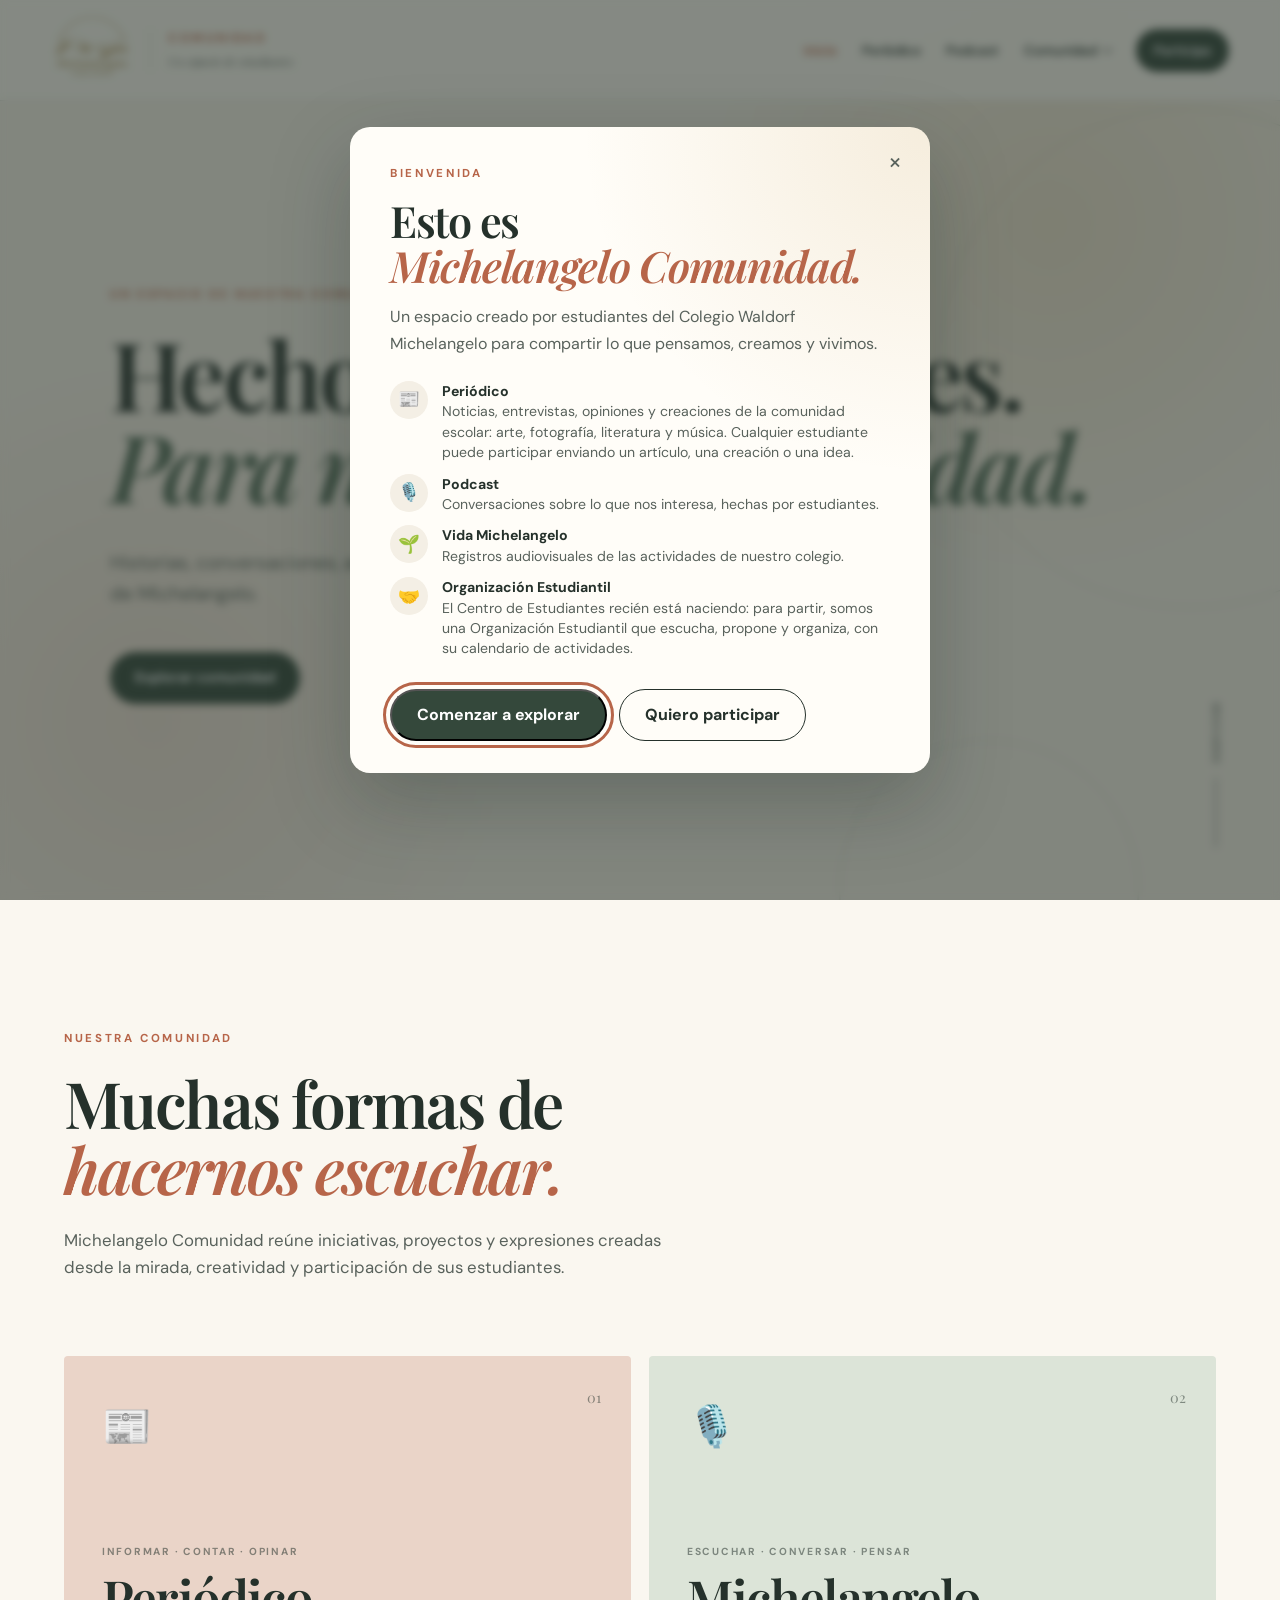
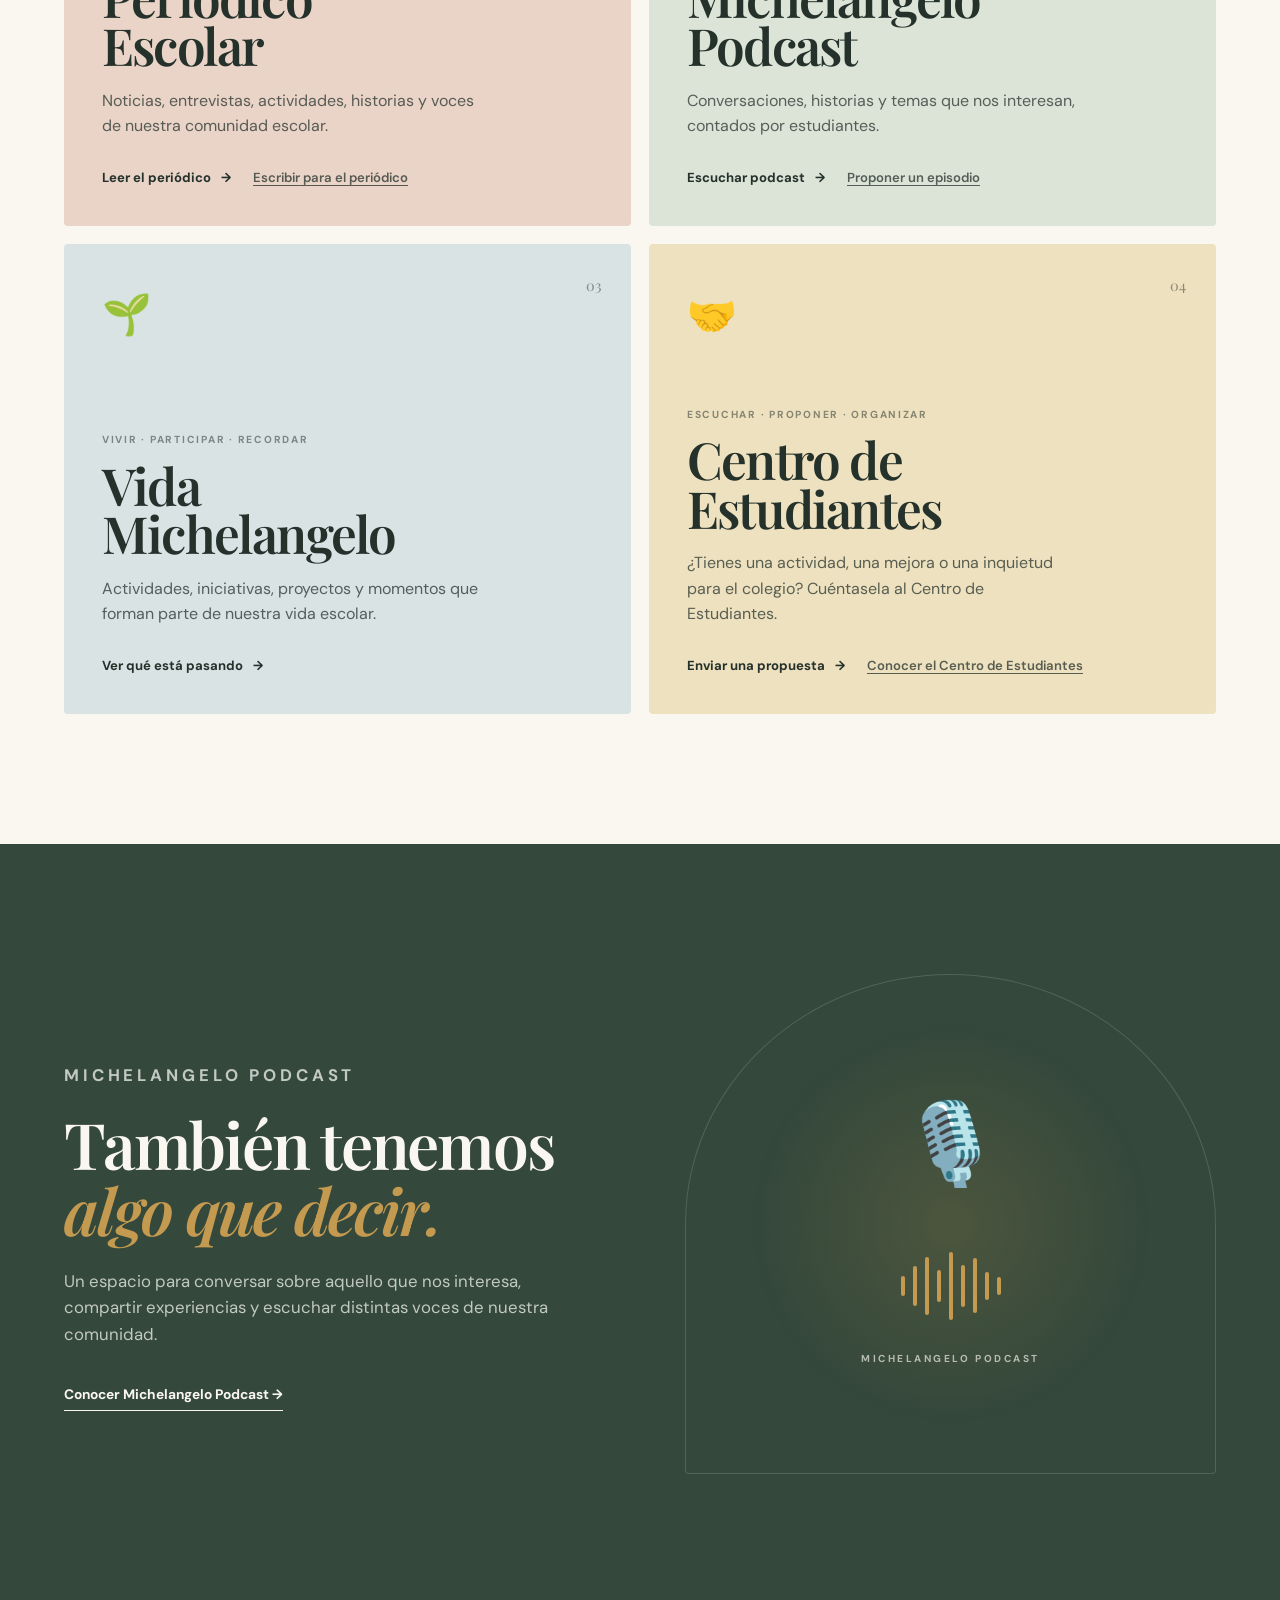
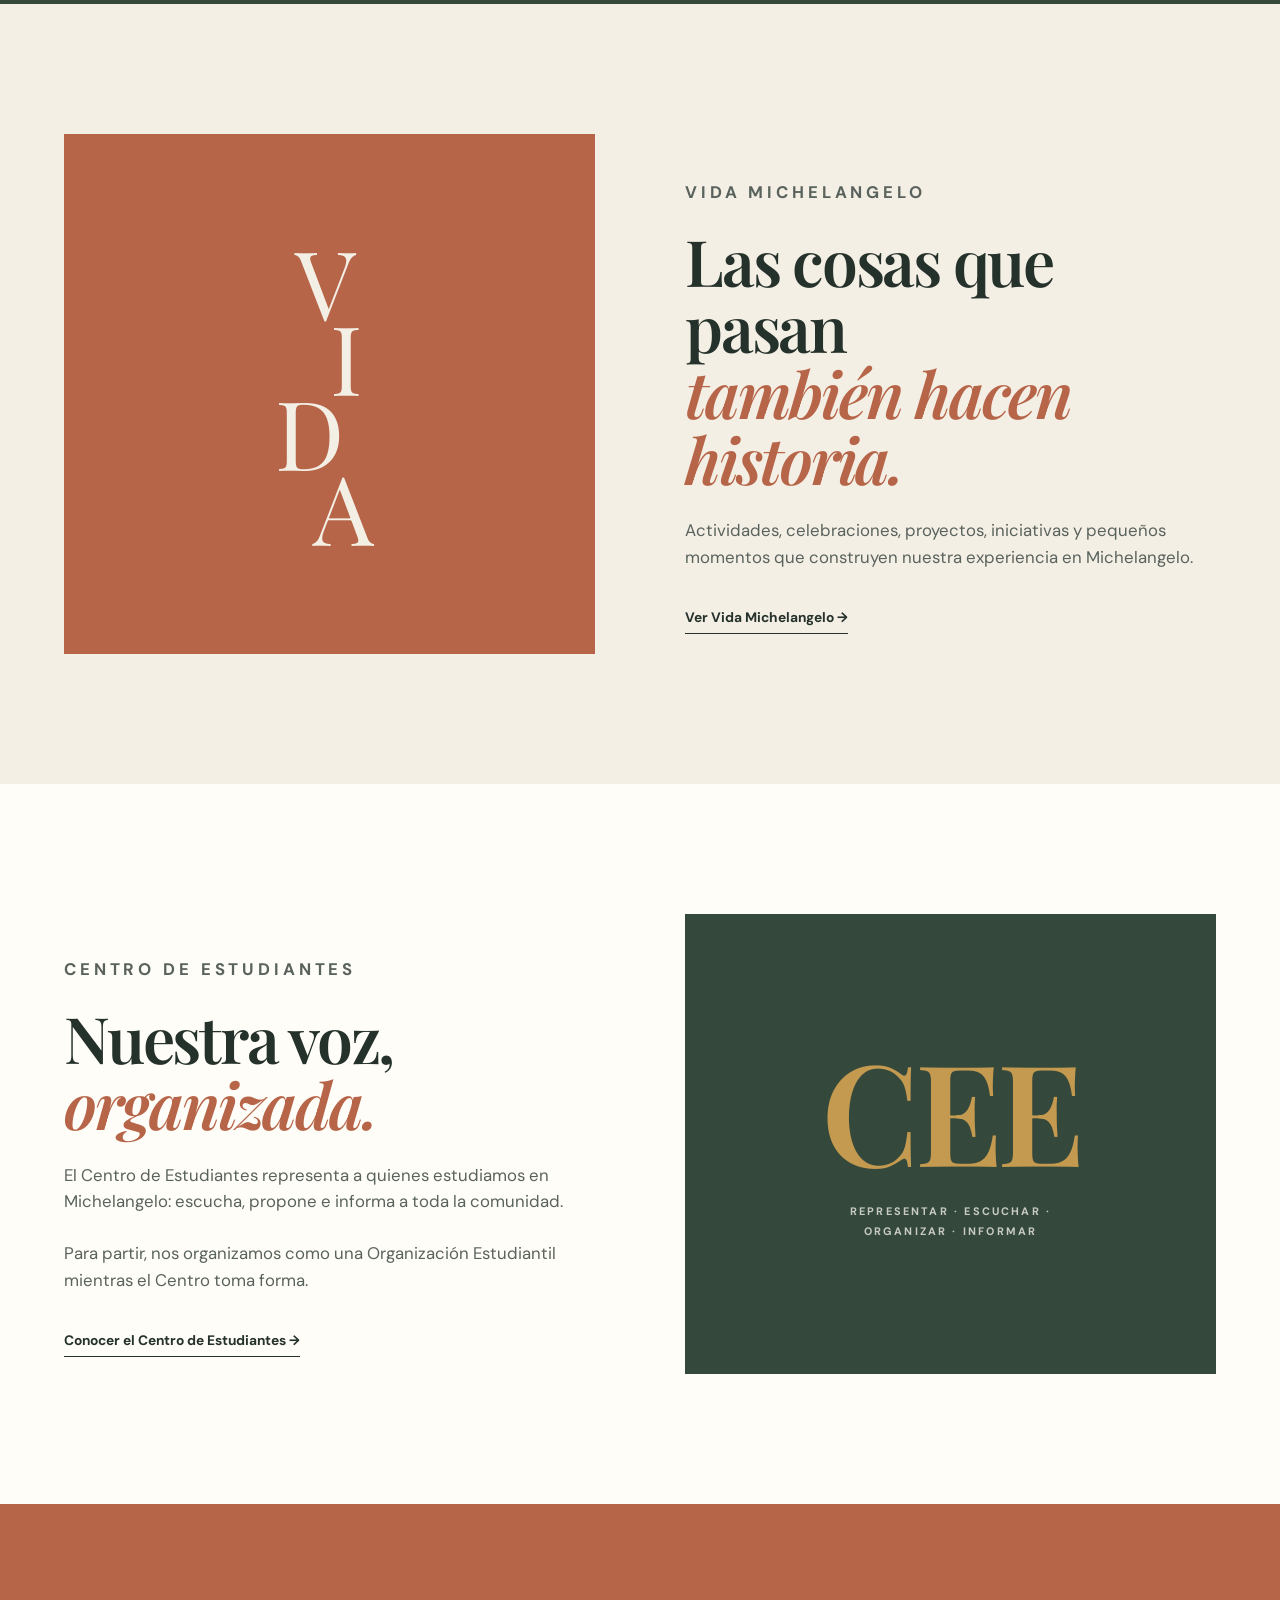
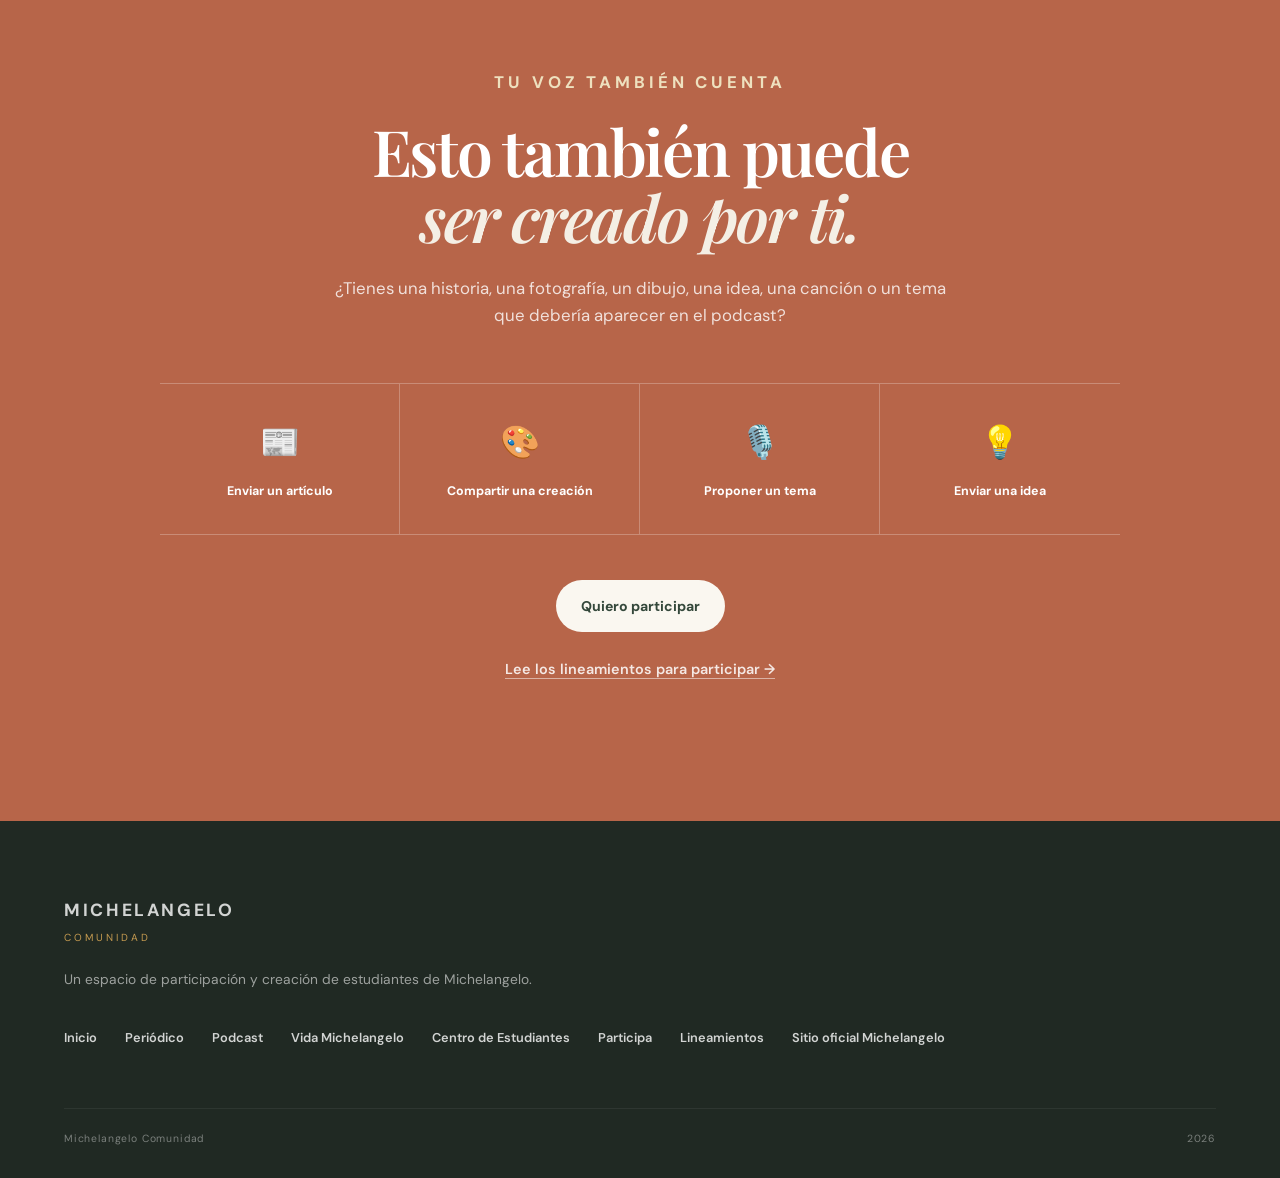
==== commit 4e6eb5d9: "Lleva a participar desde cada tarjeta y suma propuestas al Centro - Inicio: quita "Quiero participar" ====
--- a/index.html
+++ b/index.html
@@ -126,13 +126,6 @@
             Explorar comunidad
           </a>
 
-          <a
-            href="#participa"
-            class="button button-secondary"
-          >
-            Quiero participar
-          </a>
-
         </div>
 
       </div>
@@ -175,10 +168,7 @@
         <div class="projects-grid">
 
           <!-- PERIÓDICO -->
-          <a
-            class="project-card newspaper-card"
-            href="periodico/"
-          >
+          <article class="project-card newspaper-card">
 
             <div class="project-number">
               01
@@ -204,21 +194,24 @@
                 historias y voces de nuestra comunidad escolar.
               </p>
 
-              <span class="project-link">
-                Leer el periódico
-                <span>→</span>
-              </span>
-
-            </div>
-
-          </a>
+              <div class="project-actions">
+                <a class="project-link" href="periodico/">
+                  Leer el periódico
+                  <span>→</span>
+                </a>
+
+                <a class="project-participate" href="participa/?tipo=periodico">
+                  Escribir para el periódico
+                </a>
+              </div>
+
+            </div>
+
+          </article>
 
 
           <!-- PODCAST -->
-          <a
-            class="project-card podcast-card"
-            href="podcast/"
-          >
+          <article class="project-card podcast-card">
 
             <div class="project-number">
               02
@@ -244,21 +237,24 @@
                 interesan, contados por estudiantes.
               </p>
 
-              <span class="project-link">
-                Escuchar podcast
-                <span>→</span>
-              </span>
-
-            </div>
-
-          </a>
+              <div class="project-actions">
+                <a class="project-link" href="podcast/">
+                  Escuchar podcast
+                  <span>→</span>
+                </a>
+
+                <a class="project-participate" href="participa/?tipo=podcast">
+                  Proponer un episodio
+                </a>
+              </div>
+
+            </div>
+
+          </article>
 
 
           <!-- VIDA MICHELANGELO -->
-          <a
-            class="project-card community-card"
-            href="vida/"
-          >
+          <article class="project-card community-card">
 
             <div class="project-number">
               03
@@ -285,14 +281,60 @@
                 vida escolar.
               </p>
 
-              <span class="project-link">
-                Ver qué está pasando
-                <span>→</span>
-              </span>
-
-            </div>
-
-          </a>
+              <div class="project-actions">
+                <a class="project-link" href="vida/">
+                  Ver qué está pasando
+                  <span>→</span>
+                </a>
+              </div>
+
+            </div>
+
+          </article>
+
+
+          <!-- CENTRO DE ESTUDIANTES -->
+          <article class="project-card center-card">
+
+            <div class="project-number">
+              04
+            </div>
+
+            <div class="project-icon">
+              🤝
+            </div>
+
+            <div class="project-content">
+
+              <p class="project-category">
+                ESCUCHAR · PROPONER · ORGANIZAR
+              </p>
+
+              <h3>
+                Centro de<br>
+                Estudiantes
+              </h3>
+
+              <p>
+                ¿Tienes una actividad, una mejora o una
+                inquietud para el colegio? Cuéntasela
+                al Centro de Estudiantes.
+              </p>
+
+              <div class="project-actions">
+                <a class="project-link" href="participa/?tipo=centro">
+                  Enviar una propuesta
+                  <span>→</span>
+                </a>
+
+                <a class="project-participate" href="centro-estudiantes/">
+                  Conocer el Centro de Estudiantes
+                </a>
+              </div>
+
+            </div>
+
+          </article>
 
         </div>
 
--- a/css/styles.css
+++ b/css/styles.css
@@ -562,7 +562,7 @@
 .projects-grid {
   display: grid;
 
-  grid-template-columns: repeat(3, 1fr);
+  grid-template-columns: repeat(2, 1fr);
 
   gap: 18px;
 }
@@ -606,6 +606,10 @@
   background: var(--blue-light);
 }
 
+.center-card {
+  background: var(--ochre-light);
+}
+
 .project-number {
   position: absolute;
 
@@ -657,13 +661,53 @@
   color: rgba(37, 49, 43, 0.74);
 }
 
+.project-actions {
+  margin-top: 28px;
+
+  display: flex;
+  flex-wrap: wrap;
+  align-items: center;
+
+  gap: 12px 22px;
+}
+
 .project-link {
   display: inline-block;
 
-  margin-top: 28px;
-
   font-size: 0.82rem;
   font-weight: 700;
+
+  color: inherit;
+  text-decoration: none;
+}
+
+/* Toda la tarjeta lleva a su sección; el enlace para participar queda encima. */
+.project-link::after {
+  content: "";
+
+  position: absolute;
+  inset: 0;
+}
+
+.project-participate {
+  position: relative;
+  z-index: 1;
+
+  font-size: 0.82rem;
+  font-weight: 600;
+
+  color: inherit;
+  text-decoration: underline;
+  text-underline-offset: 3px;
+
+  opacity: 0.75;
+
+  transition: opacity 0.2s ease;
+}
+
+.project-participate:hover,
+.project-participate:focus-visible {
+  opacity: 1;
 }
 
 .project-link span {
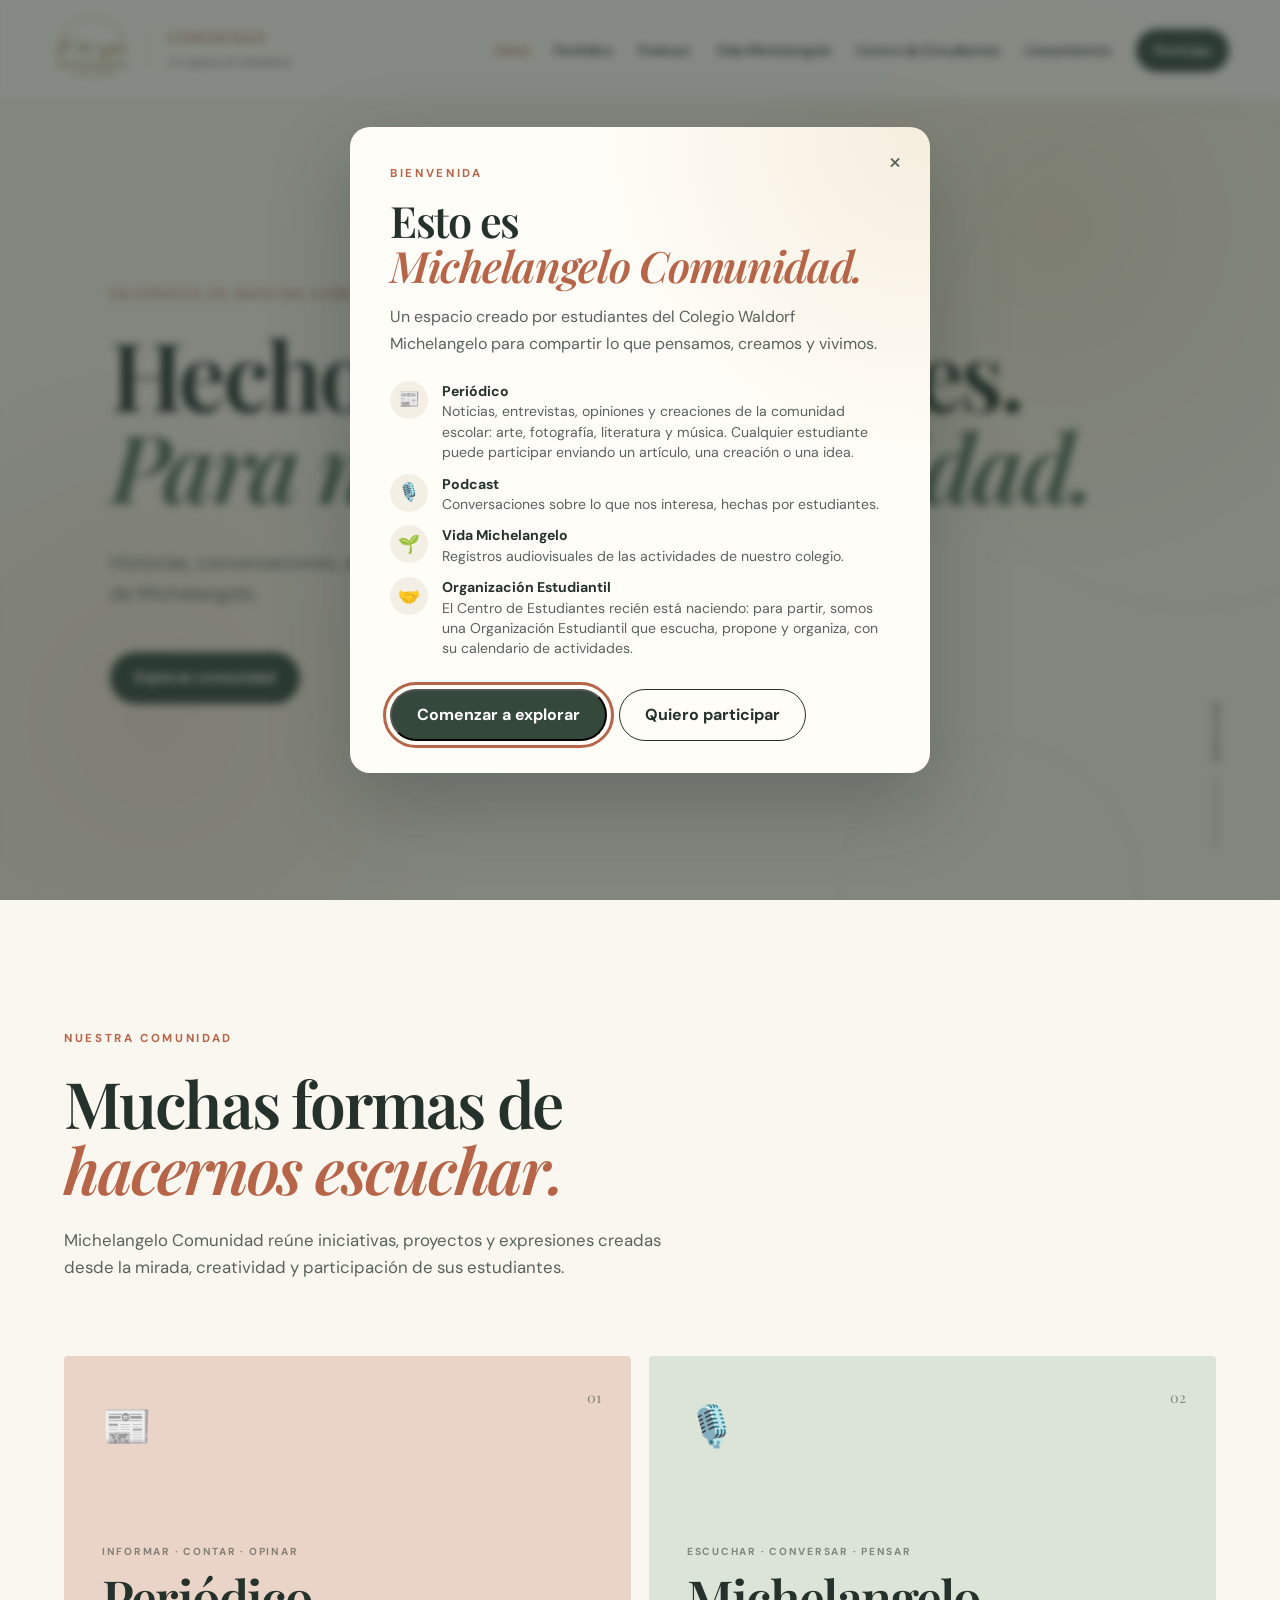
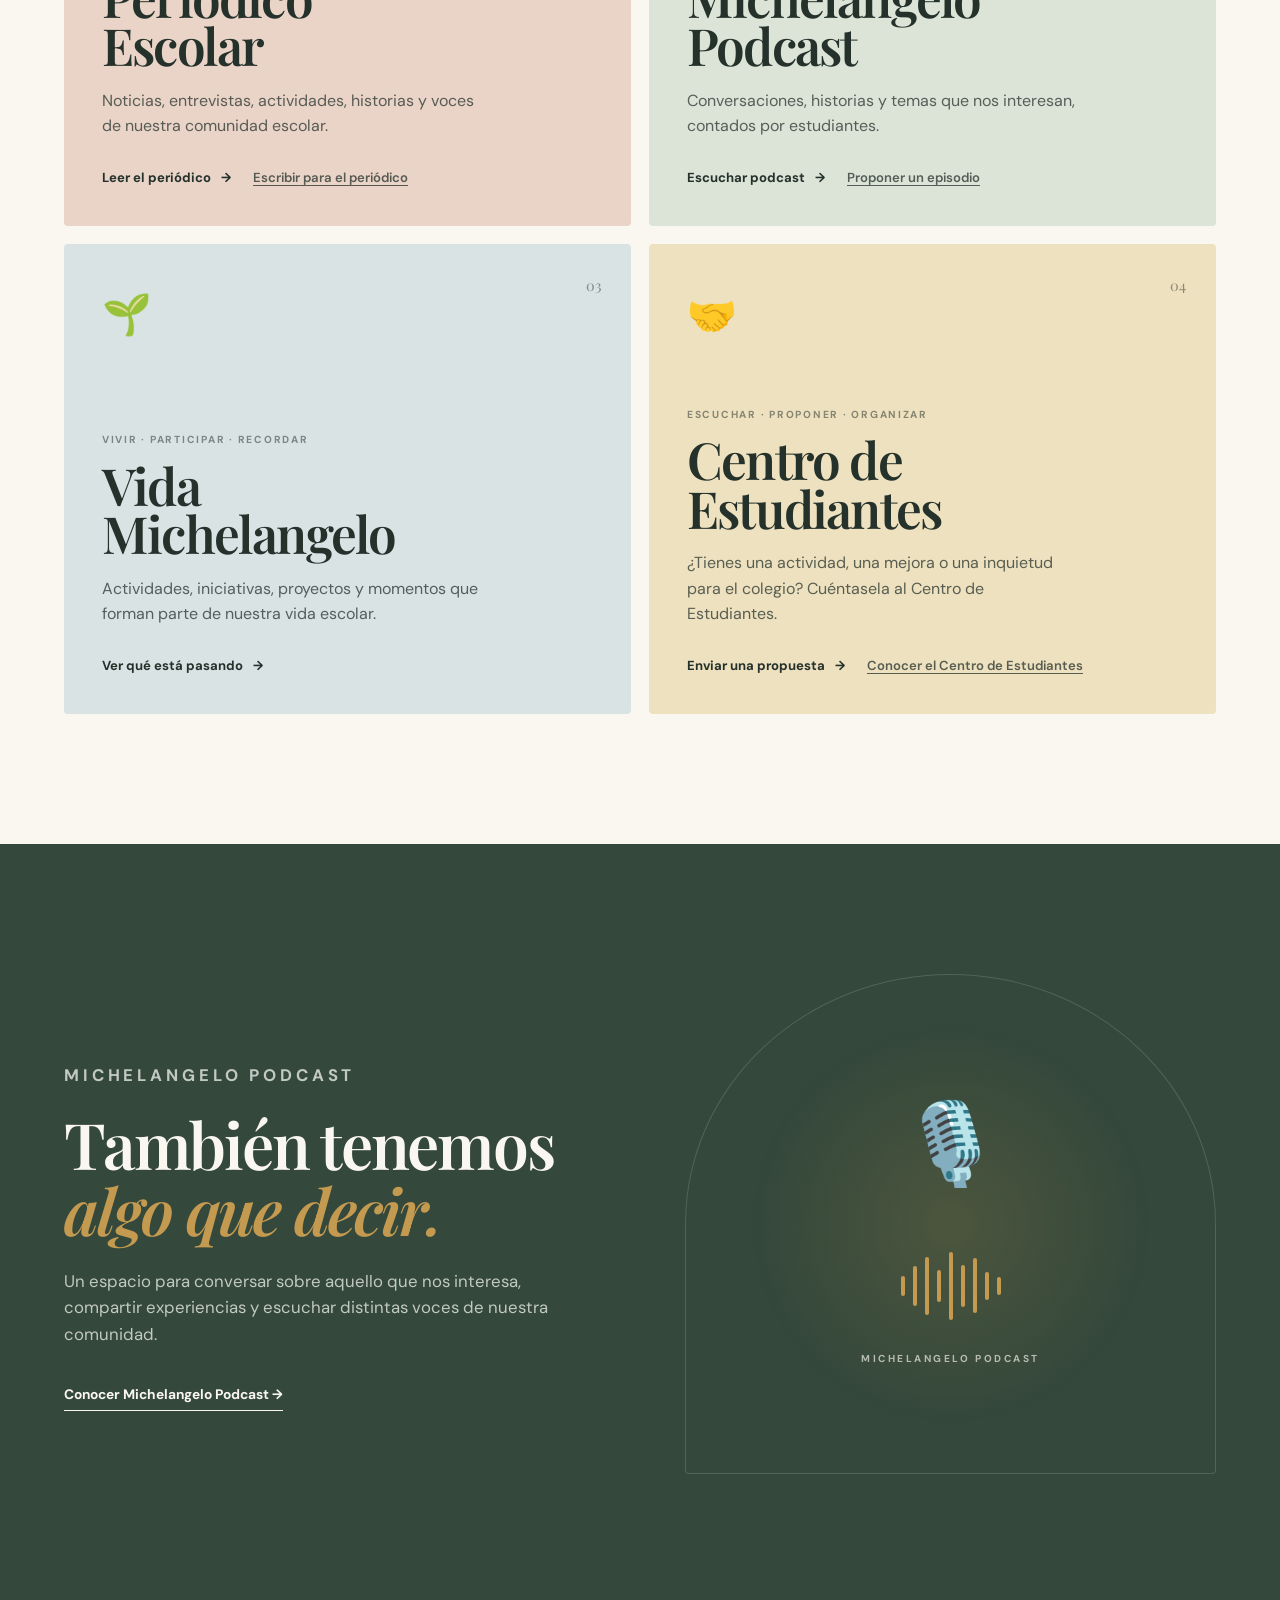
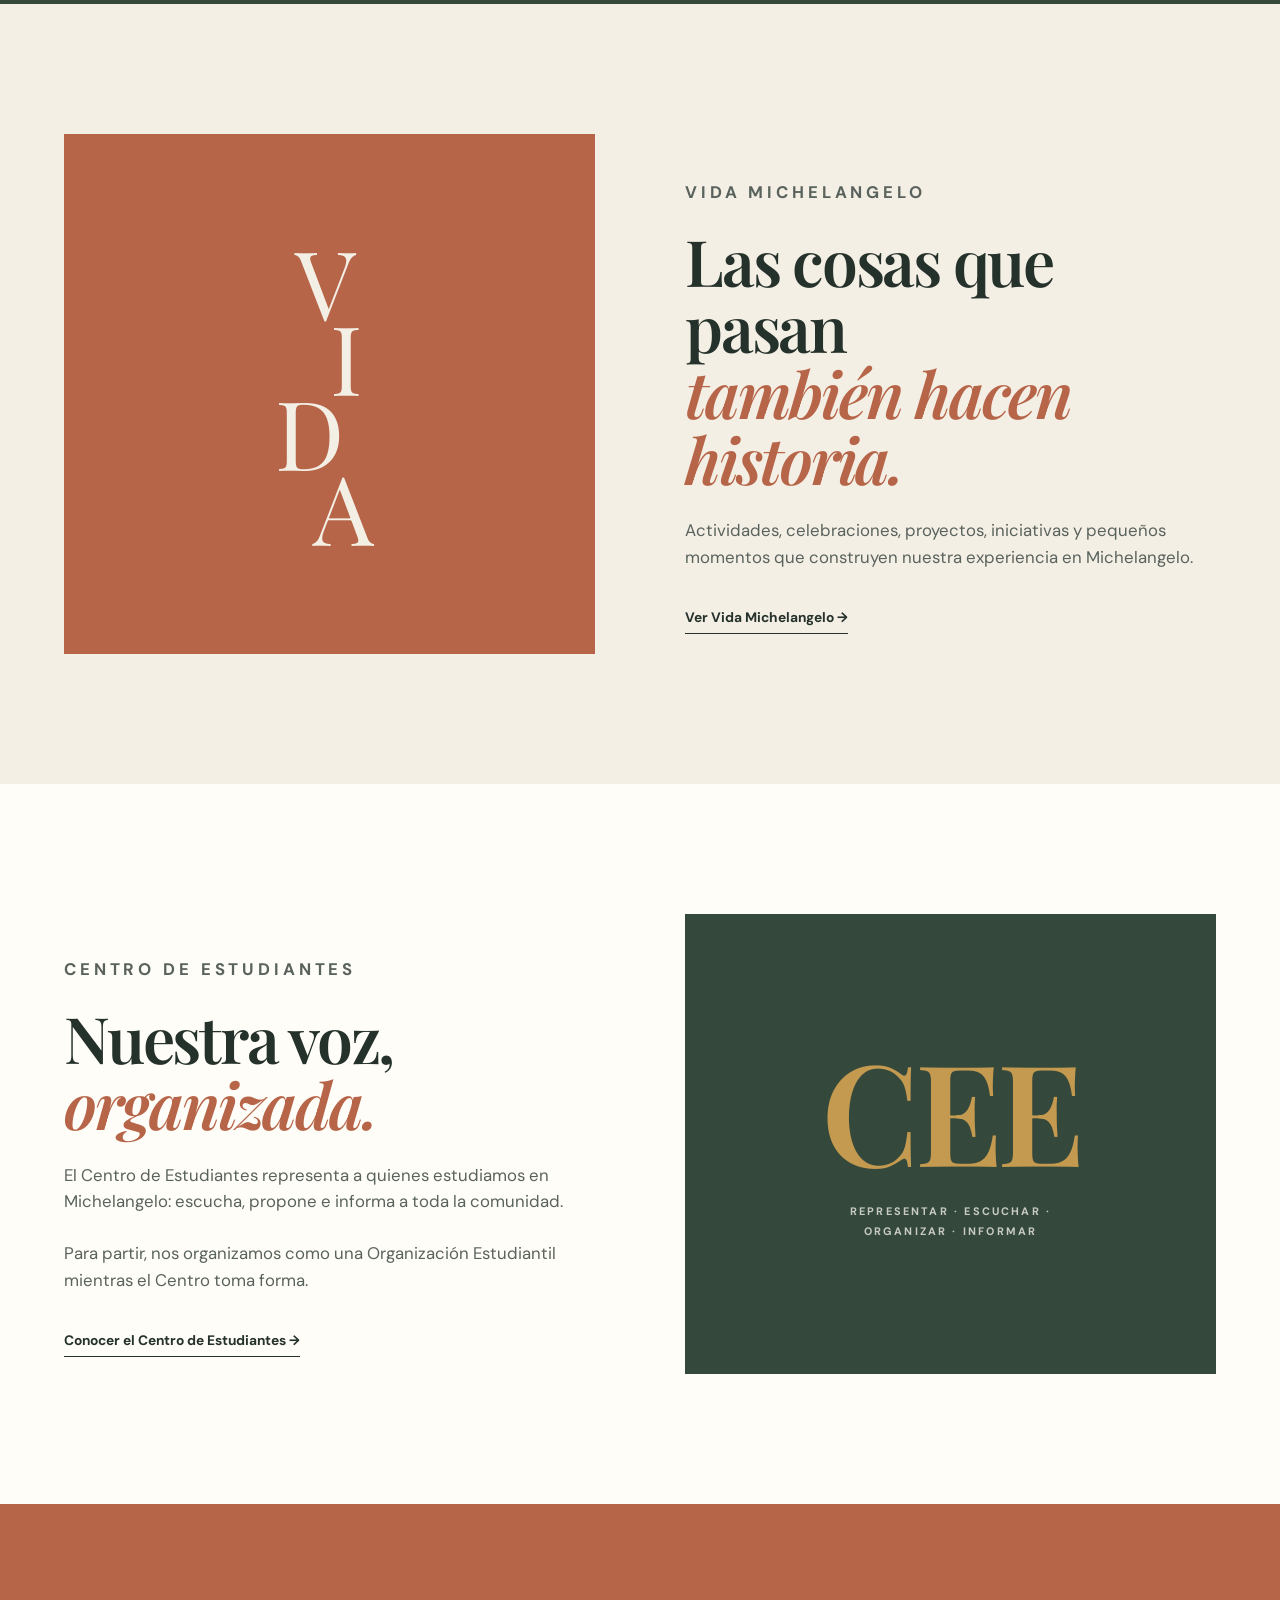
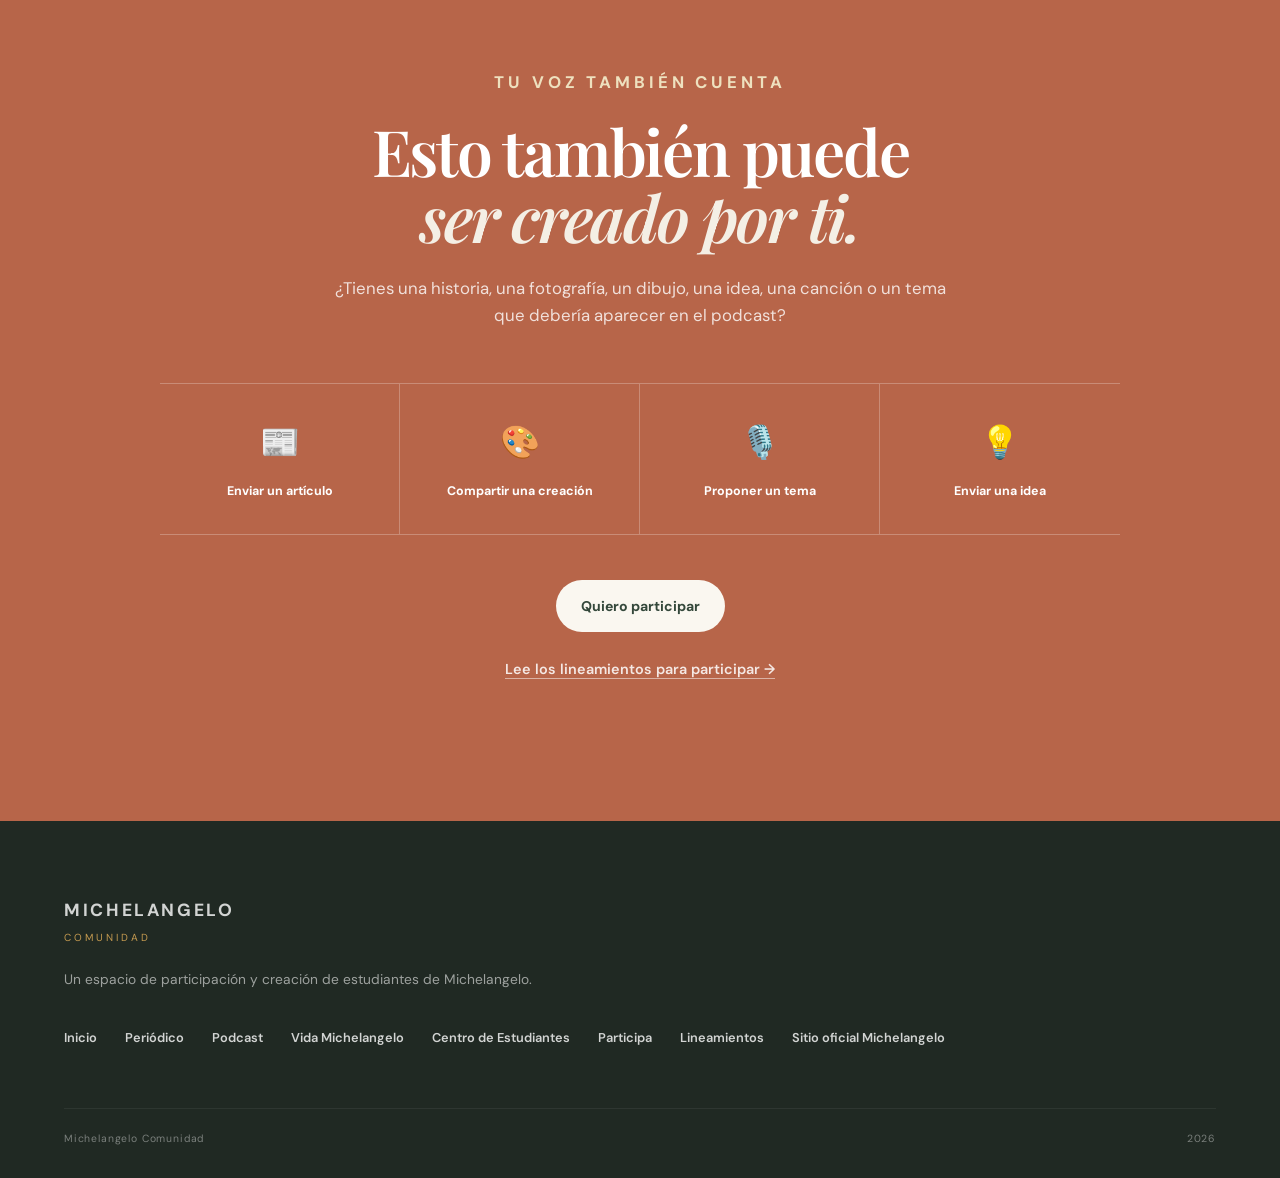
==== commit 54ce6e64: "Vuelve al menú en una sola fila, sin el grupo Comunidad Co-Authored-By: Claude Opus 5.5 <noreply@ant" ====
--- a/index.html
+++ b/index.html
@@ -15,11 +15,11 @@
   <link
     rel="icon"
     type="image/jpeg"
-    href="assets/logo-michelangelo.jpg"
+    href="/assets/logo-michelangelo.jpg"
   >
 
   <!-- ESTILOS -->
-  <link rel="stylesheet" href="css/styles.css">
+  <link rel="stylesheet" href="/css/styles.css">
   <meta name="theme-color" content="#faf7f0">
   <meta property="og:type" content="website">
   <meta property="og:site_name" content="Michelangelo Comunidad">
@@ -29,8 +29,8 @@
   <meta property="og:url" content="https://comunidadmichelangelo.vercel.app/">
   <meta property="og:image" content="https://comunidadmichelangelo.vercel.app/assets/logo-michelangelo.jpg">
   <meta name="twitter:card" content="summary">
-  <link rel="apple-touch-icon" href="assets/logo-michelangelo.jpg">
-  <link rel="stylesheet" href="css/comun.css">
+  <link rel="apple-touch-icon" href="/assets/logo-michelangelo.jpg">
+  <link rel="stylesheet" href="/css/comun.css">
 </head>
 
 <body>
@@ -49,7 +49,7 @@
         aria-label="Michelangelo Comunidad"
       >
         <img
-          src="assets/logo-michelangelo.jpg"
+          src="/assets/logo-michelangelo.jpg"
           alt="Michelangelo Colegio Waldorf"
           class="brand-logo"
         >
@@ -73,18 +73,13 @@
       </button>
 
       <nav class="nav" id="mainNav" aria-label="Navegación principal">
-        <a href="./" class="active" aria-current="page">Inicio</a>
-        <a href="periodico/">Periódico</a>
-        <a href="podcast/">Podcast</a>
-        <div class="nav-group">
-          <button class="nav-group-toggle" type="button" aria-expanded="false" aria-controls="navComunidad">Comunidad</button>
-          <div class="nav-submenu" id="navComunidad">
-            <a href="vida/">Vida Michelangelo</a>
-            <a href="centro-estudiantes/">Centro de Estudiantes</a>
-            <a href="lineamientos/">Lineamientos</a>
-          </div>
-        </div>
-        <a href="participa/" class="nav-highlight">Participa</a>
+        <a href="/" class="active" aria-current="page">Inicio</a>
+        <a href="/periodico">Periódico</a>
+        <a href="/podcast">Podcast</a>
+        <a href="/vida">Vida Michelangelo</a>
+        <a href="/centro-estudiantes">Centro de Estudiantes</a>
+        <a href="/lineamientos">Lineamientos</a>
+        <a href="/participa" class="nav-highlight">Participa</a>
       </nav>
 
     </div>
@@ -195,12 +190,12 @@
               </p>
 
               <div class="project-actions">
-                <a class="project-link" href="periodico/">
+                <a class="project-link" href="/periodico">
                   Leer el periódico
                   <span>→</span>
                 </a>
 
-                <a class="project-participate" href="participa/?tipo=periodico">
+                <a class="project-participate" href="/participa?tipo=periodico">
                   Escribir para el periódico
                 </a>
               </div>
@@ -238,12 +233,12 @@
               </p>
 
               <div class="project-actions">
-                <a class="project-link" href="podcast/">
+                <a class="project-link" href="/podcast">
                   Escuchar podcast
                   <span>→</span>
                 </a>
 
-                <a class="project-participate" href="participa/?tipo=podcast">
+                <a class="project-participate" href="/participa?tipo=podcast">
                   Proponer un episodio
                 </a>
               </div>
@@ -282,7 +277,7 @@
               </p>
 
               <div class="project-actions">
-                <a class="project-link" href="vida/">
+                <a class="project-link" href="/vida">
                   Ver qué está pasando
                   <span>→</span>
                 </a>
@@ -322,12 +317,12 @@
               </p>
 
               <div class="project-actions">
-                <a class="project-link" href="participa/?tipo=centro">
+                <a class="project-link" href="/participa?tipo=centro">
                   Enviar una propuesta
                   <span>→</span>
                 </a>
 
-                <a class="project-participate" href="centro-estudiantes/">
+                <a class="project-participate" href="/centro-estudiantes">
                   Conocer el Centro de Estudiantes
                 </a>
               </div>
@@ -371,7 +366,7 @@
           </p>
 
           <a
-            href="podcast/"
+            href="/podcast"
             class="text-link"
           >
             Conocer Michelangelo Podcast →
@@ -452,7 +447,7 @@
           </p>
 
           <a
-            href="vida/"
+            href="/vida"
             class="text-link"
           >
             Ver Vida Michelangelo →
@@ -499,7 +494,7 @@
           </p>
 
           <a
-            href="centro-estudiantes/"
+            href="/centro-estudiantes"
             class="text-link"
           >
             Conocer el Centro de Estudiantes →
@@ -549,22 +544,22 @@
 
         <div class="participate-options">
 
-          <a href="participa/">
+          <a href="/participa">
             <span>📰</span>
             Enviar un artículo
           </a>
 
-          <a href="participa/">
+          <a href="/participa">
             <span>🎨</span>
             Compartir una creación
           </a>
 
-          <a href="participa/">
+          <a href="/participa">
             <span>🎙️</span>
             Proponer un tema
           </a>
 
-          <a href="participa/">
+          <a href="/participa">
             <span>💡</span>
             Enviar una idea
           </a>
@@ -573,14 +568,14 @@
 
 
         <a
-          href="participa/"
+          href="/participa"
           class="button button-light"
         >
           Quiero participar
         </a>
 
         <a
-          href="lineamientos/"
+          href="/lineamientos"
           class="participate-guidelines"
         >
           Lee los lineamientos para participar →
@@ -620,13 +615,13 @@
 
 
       <div class="footer-links">
-        <a href="./">Inicio</a>
-        <a href="periodico/">Periódico</a>
-        <a href="podcast/">Podcast</a>
-        <a href="vida/">Vida Michelangelo</a>
-        <a href="centro-estudiantes/">Centro de Estudiantes</a>
-        <a href="participa/">Participa</a>
-        <a href="lineamientos/">Lineamientos</a>
+        <a href="/">Inicio</a>
+        <a href="/periodico">Periódico</a>
+        <a href="/podcast">Podcast</a>
+        <a href="/vida">Vida Michelangelo</a>
+        <a href="/centro-estudiantes">Centro de Estudiantes</a>
+        <a href="/participa">Participa</a>
+        <a href="/lineamientos">Lineamientos</a>
         <a href="https://michelangelo.cl/" target="_blank" rel="noopener noreferrer">Sitio oficial Michelangelo</a>
       </div>
 
@@ -646,7 +641,7 @@
   </footer>
 
 
-  <script src="js/app.js"></script>
+  <script src="/js/app.js"></script>
 
 </body>
 </html>
--- a/css/comun.css
+++ b/css/comun.css
@@ -26,137 +26,6 @@
 
 .nav a.active:not(.nav-highlight) {
   color: var(--terracotta);
-}
-
-/* Submenú "Comunidad": agrupa secciones para que la barra no se sature. */
-.nav-group {
-  position: relative;
-}
-
-.nav-group-toggle {
-  padding: 0;
-
-  display: inline-flex;
-  align-items: center;
-
-  gap: 7px;
-
-  border: 0;
-
-  font: inherit;
-  white-space: nowrap;
-
-  color: inherit;
-
-  background: none;
-
-  cursor: pointer;
-
-  transition: color 0.25s ease;
-}
-
-.nav-group-toggle::after {
-  content: "";
-
-  width: 6px;
-  height: 6px;
-
-  border-right: 1.5px solid currentColor;
-  border-bottom: 1.5px solid currentColor;
-
-  transform: translateY(-2px) rotate(45deg);
-
-  transition: transform 0.25s ease;
-}
-
-.nav-group-toggle:hover,
-.nav-group-toggle.active {
-  color: var(--terracotta);
-}
-
-.nav-group.open .nav-group-toggle::after {
-  transform: translateY(1px) rotate(-135deg);
-}
-
-.nav-submenu {
-  position: absolute;
-  top: calc(100% + 18px);
-  left: 50%;
-  z-index: 10;
-
-  min-width: 230px;
-
-  padding: 8px;
-
-  display: flex;
-  flex-direction: column;
-
-  border: 1px solid var(--border);
-  border-radius: 14px;
-
-  background: var(--paper);
-
-  box-shadow: 0 18px 40px rgba(37, 49, 43, 0.12);
-
-  opacity: 0;
-  visibility: hidden;
-
-  transform: translate(-50%, -6px);
-
-  transition:
-    opacity 0.2s ease,
-    transform 0.2s ease,
-    visibility 0.2s ease;
-}
-
-/* Puente invisible para que el submenú no se cierre al bajar el cursor. */
-.nav-submenu::before {
-  content: "";
-
-  position: absolute;
-  top: -19px;
-  left: 0;
-  right: 0;
-
-  height: 19px;
-}
-
-.nav-group.open .nav-submenu {
-  opacity: 1;
-  visibility: visible;
-
-  transform: translate(-50%, 0);
-}
-
-@media (hover: hover) and (min-width: 951px) {
-  .nav-group:hover .nav-submenu {
-    opacity: 1;
-    visibility: visible;
-
-    transform: translate(-50%, 0);
-  }
-
-  .nav-group:hover .nav-group-toggle::after {
-    transform: translateY(1px) rotate(-135deg);
-  }
-}
-
-.nav .nav-submenu a {
-  padding: 11px 14px;
-
-  border-radius: 9px;
-}
-
-.nav .nav-submenu a::after {
-  content: none;
-}
-
-.nav .nav-submenu a:hover {
-  background: var(--cream);
-}
-
-.nav .nav-submenu a.active {
-  background: var(--cream-light);
 }
 
 @media (max-width: 1240px) and (min-width: 951px) {
@@ -285,77 +154,6 @@
     color: var(--terracotta);
   }
 
-  /* En el menú móvil, "Comunidad" se despliega como acordeón. */
-  .nav-group-toggle {
-    width: 100%;
-    min-height: 58px;
-
-    justify-content: space-between;
-
-    border-bottom: 1px solid var(--border);
-
-    font-family: var(--serif);
-    font-size: 1.55rem;
-    font-weight: 600;
-    letter-spacing: -0.02em;
-
-    color: var(--ink);
-  }
-
-  .nav-group-toggle::after {
-    width: 9px;
-    height: 9px;
-
-    margin-right: 4px;
-
-    border-color: var(--ochre);
-  }
-
-  .nav-submenu {
-    position: static;
-
-    min-width: 0;
-
-    padding: 0 0 0 18px;
-
-    display: none;
-
-    border: 0;
-    border-radius: 0;
-
-    background: none;
-
-    box-shadow: none;
-
-    opacity: 1;
-    visibility: visible;
-
-    transform: none;
-  }
-
-  .nav-submenu::before {
-    content: none;
-  }
-
-  .nav-group.open .nav-submenu {
-    display: flex;
-
-    transform: none;
-  }
-
-  .nav .nav-submenu a {
-    padding: 0;
-
-    border-radius: 0;
-
-    font-size: 1.25rem;
-  }
-
-  .nav .nav-submenu a:hover,
-  .nav .nav-submenu a.active {
-    background: none;
-  }
-
   .nav .nav-highlight {
     min-height: 56px;
 
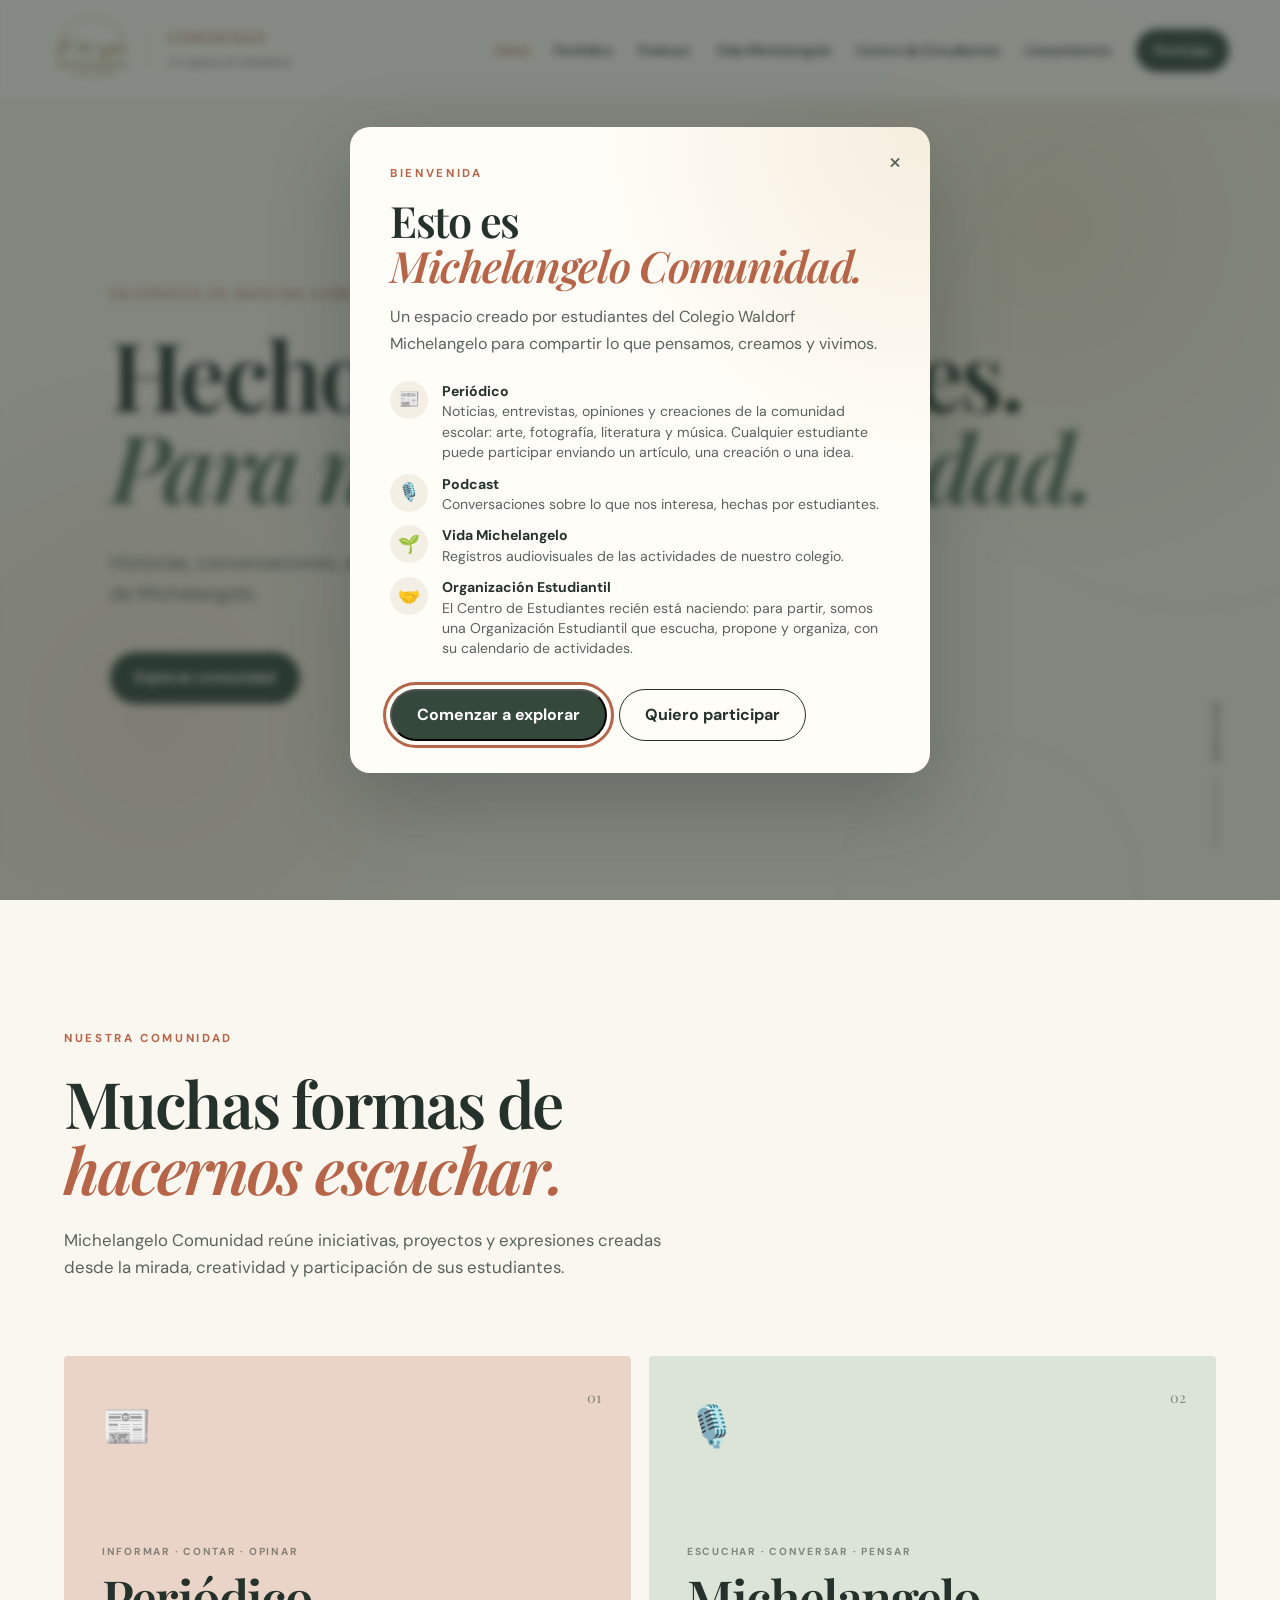
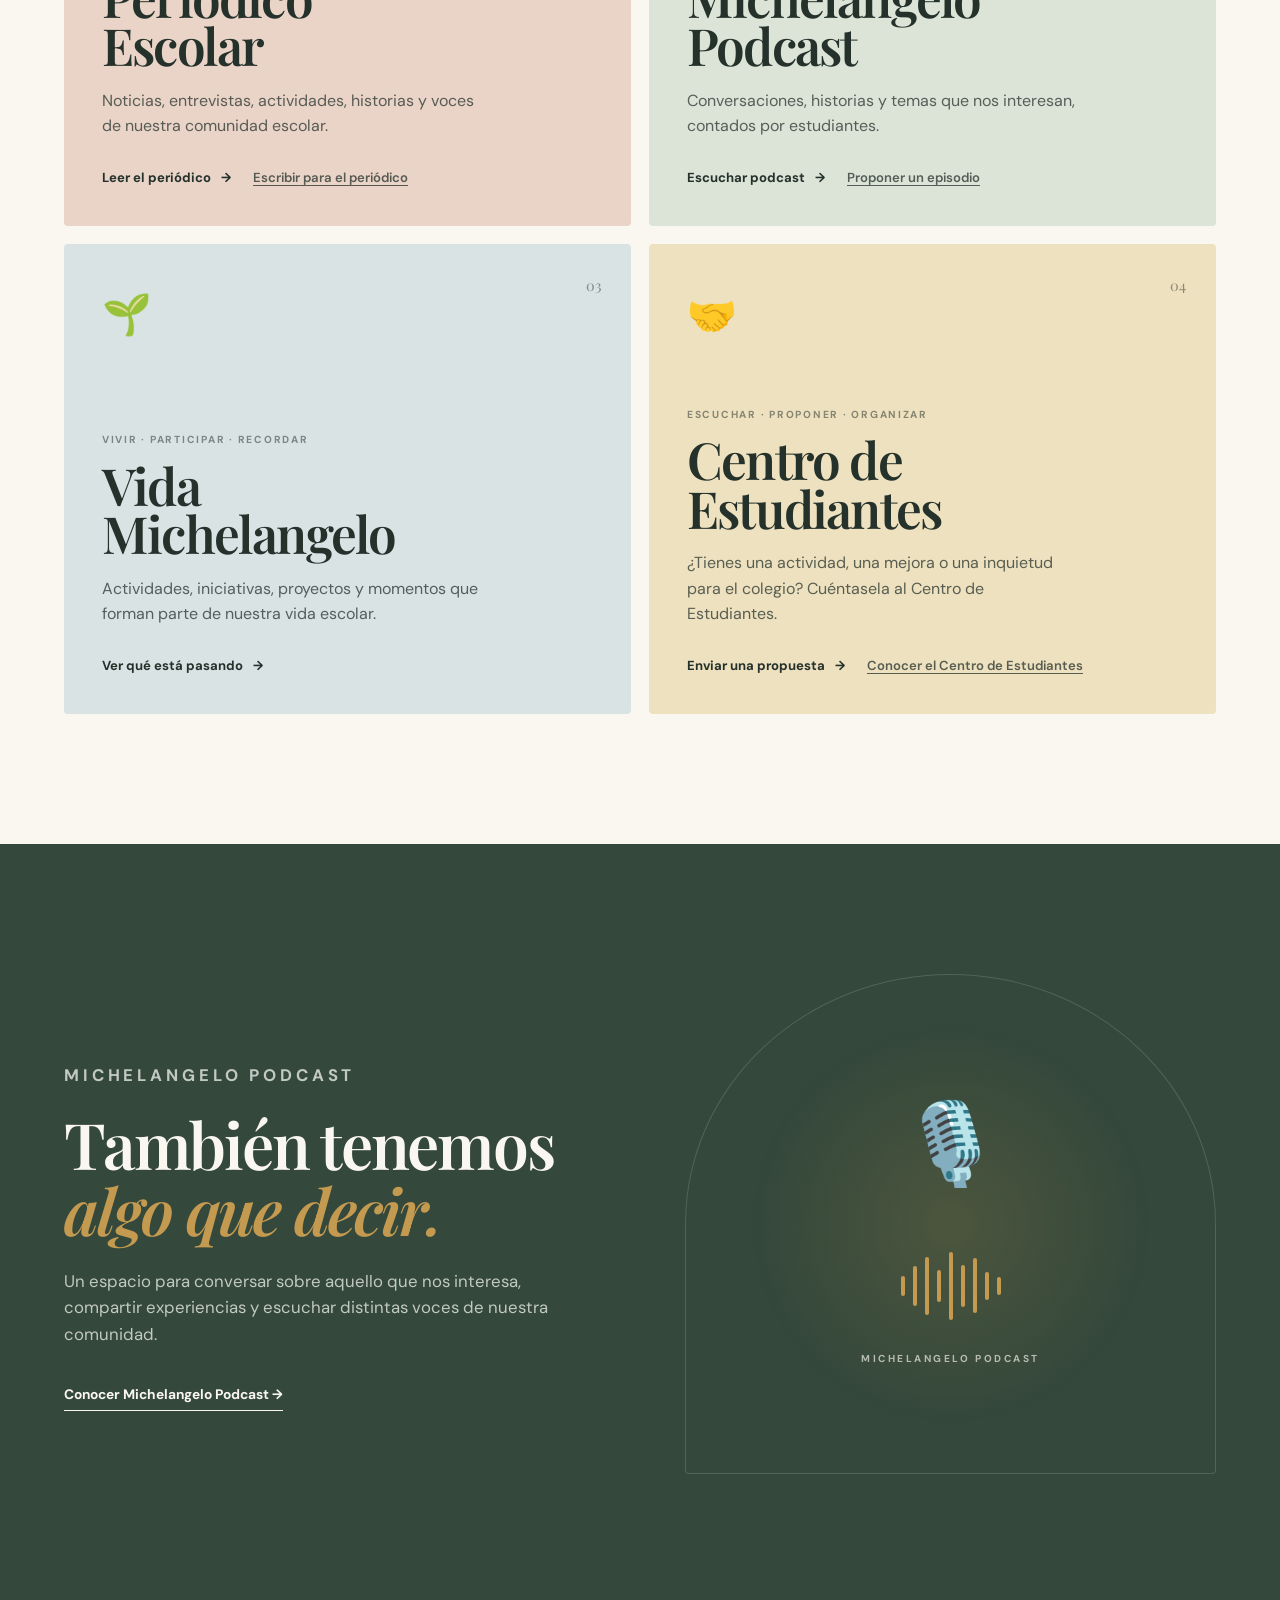
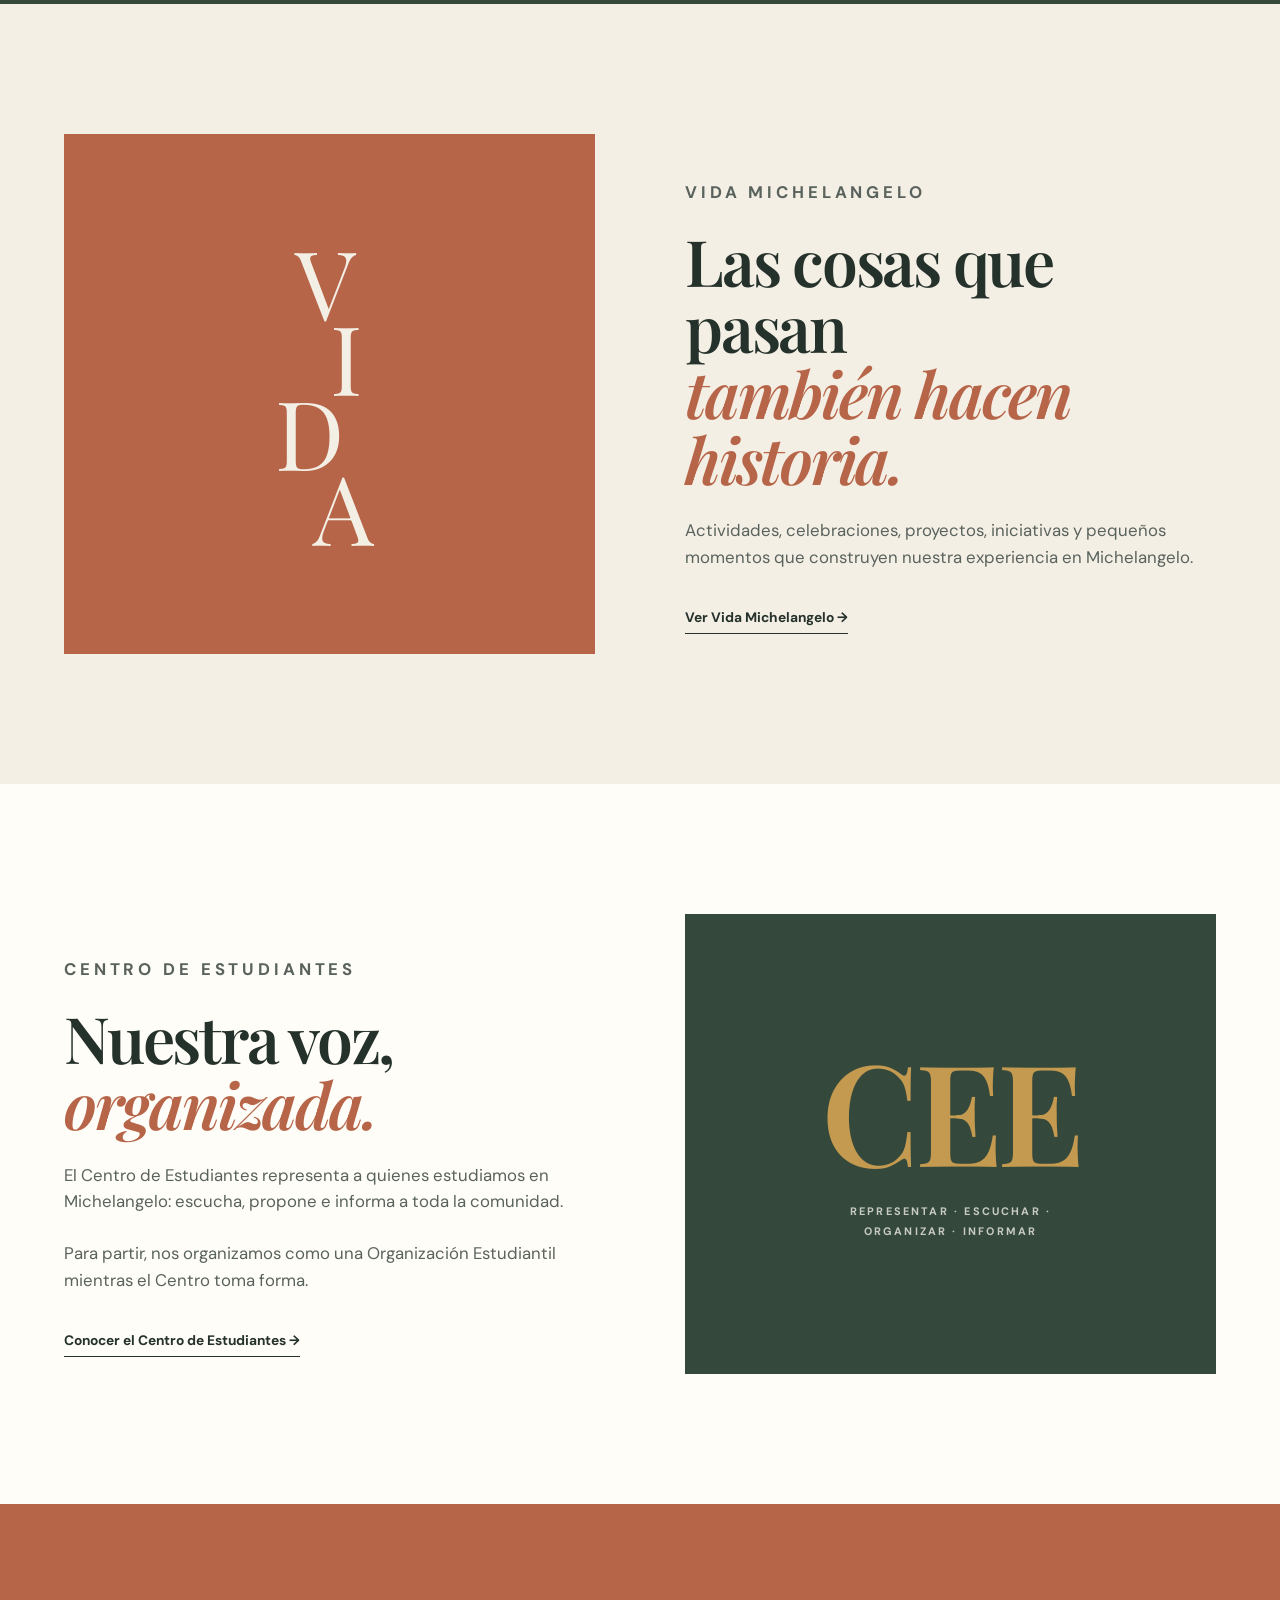
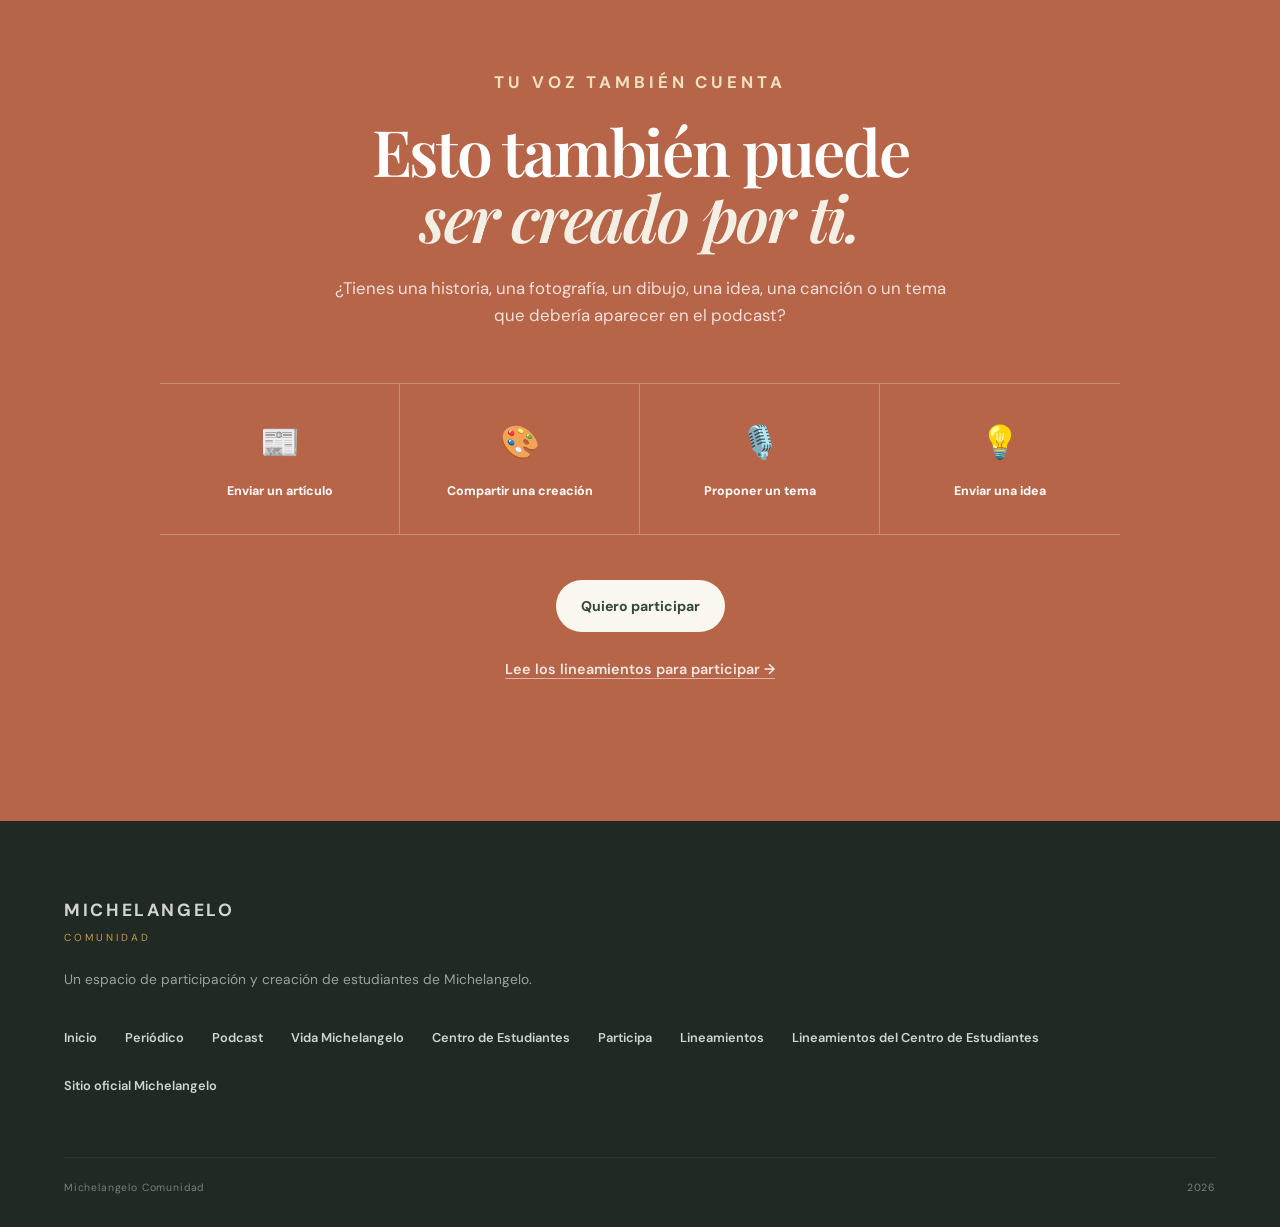
==== commit 586b0ee0: "Agrega el enlace a los lineamientos del Centro en el footer Co-Authored-By: Claude Opus 5.5 <noreply" ====
--- a/index.html
+++ b/index.html
@@ -622,6 +622,7 @@
         <a href="/centro-estudiantes">Centro de Estudiantes</a>
         <a href="/participa">Participa</a>
         <a href="/lineamientos">Lineamientos</a>
+        <a href="/lineamientos#centro-estudiantes">Lineamientos del Centro de Estudiantes</a>
         <a href="https://michelangelo.cl/" target="_blank" rel="noopener noreferrer">Sitio oficial Michelangelo</a>
       </div>
 
